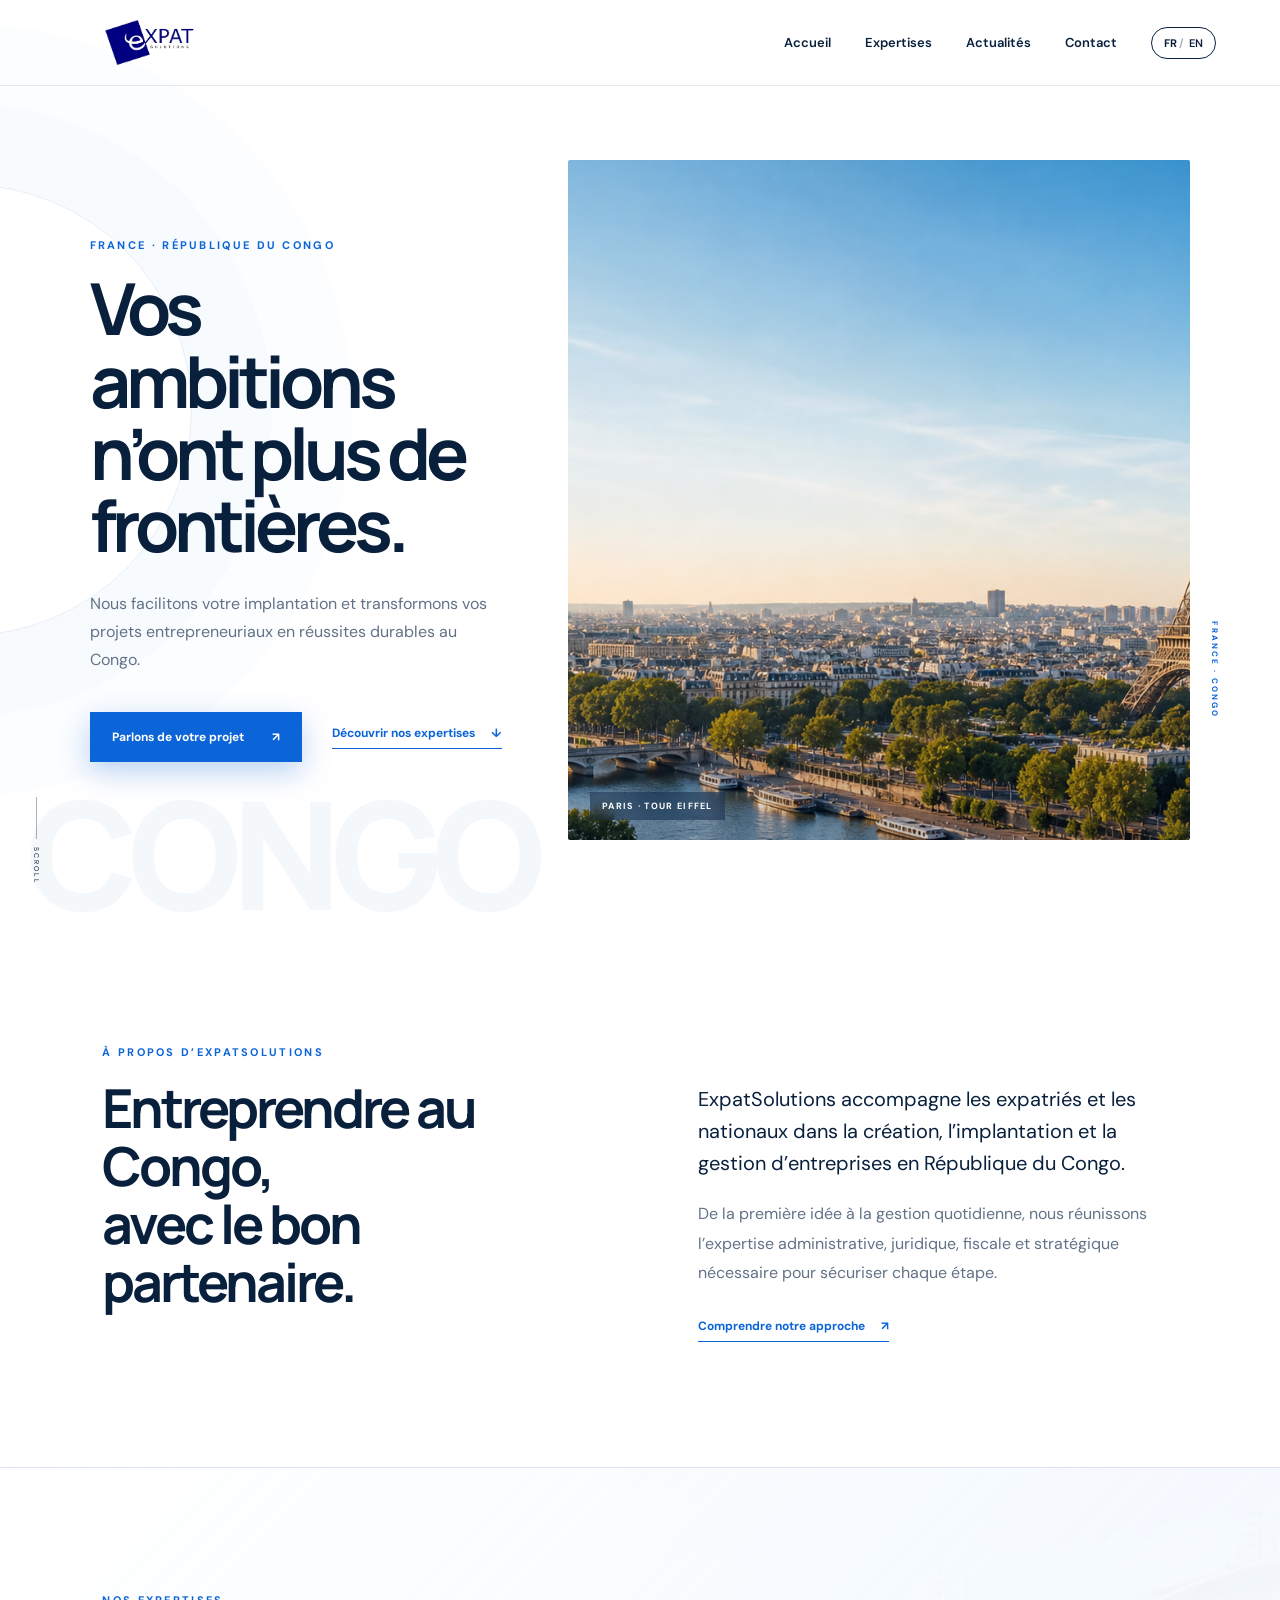
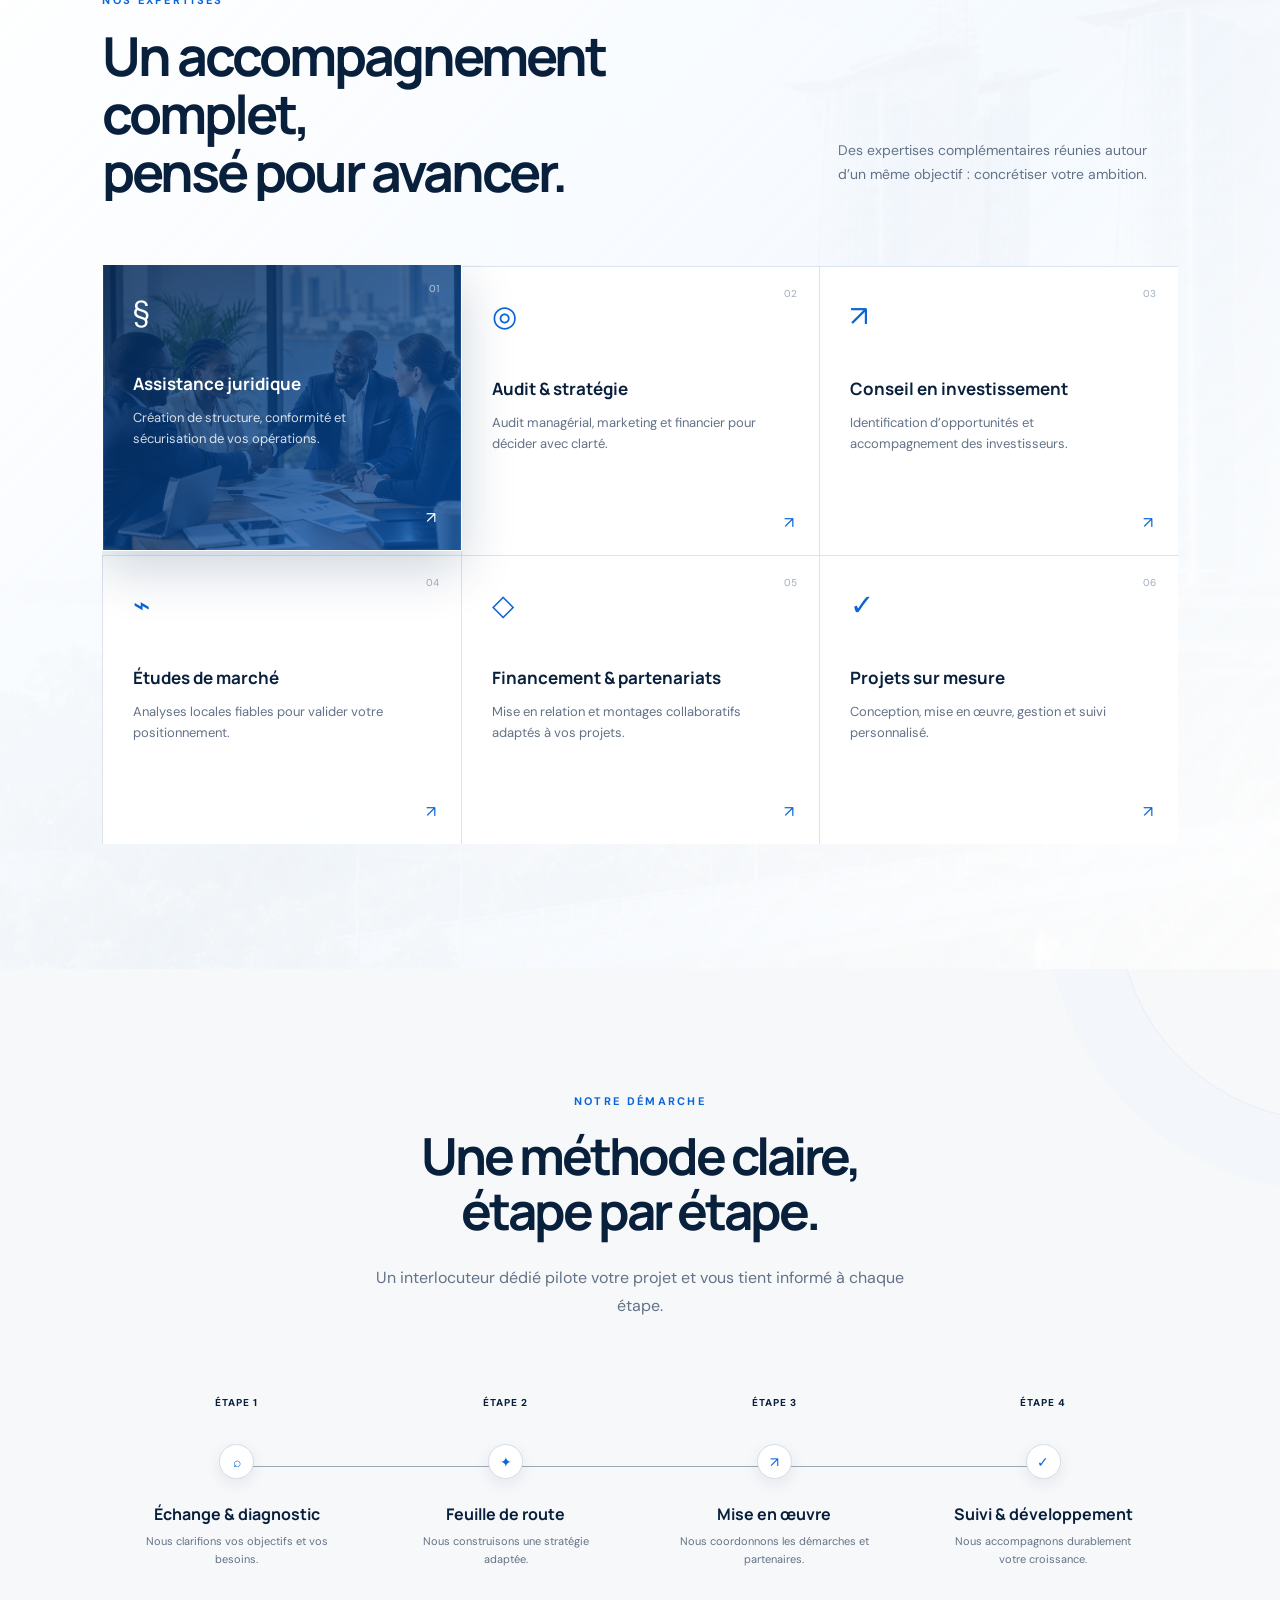
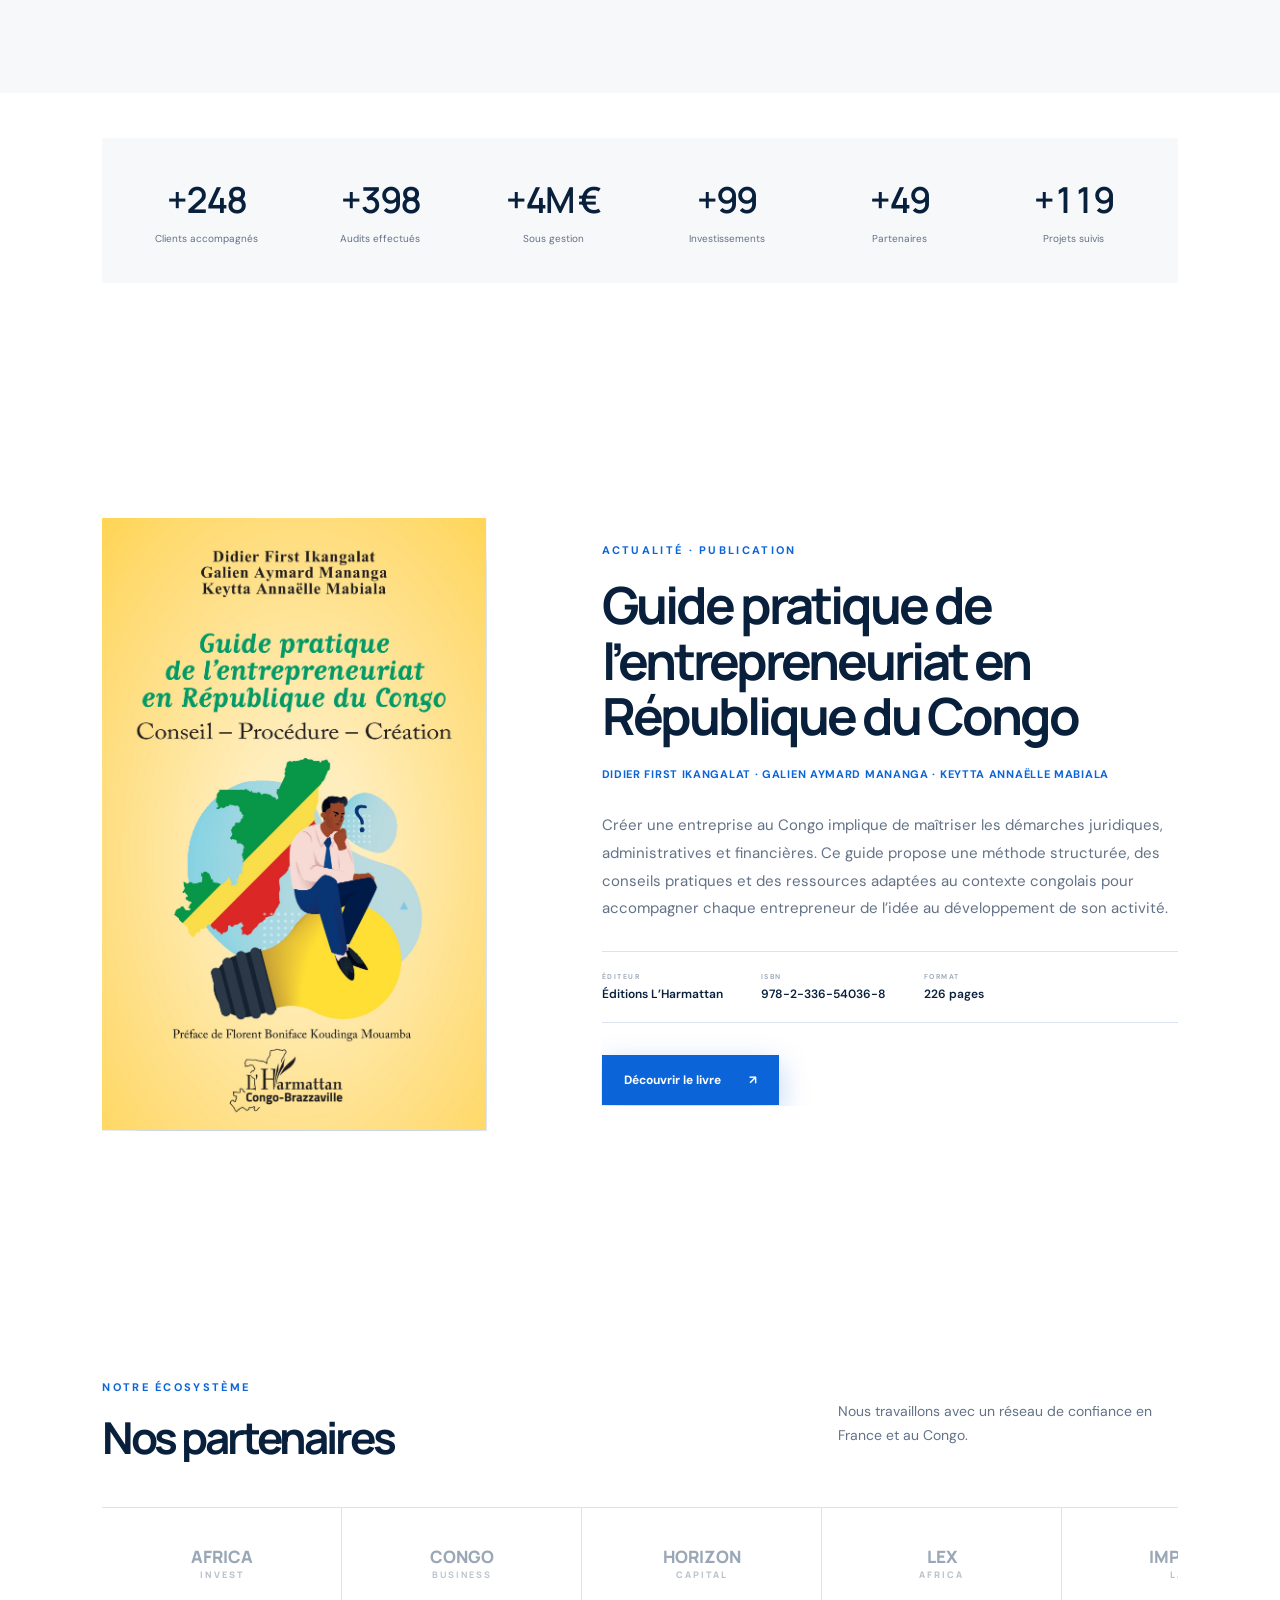
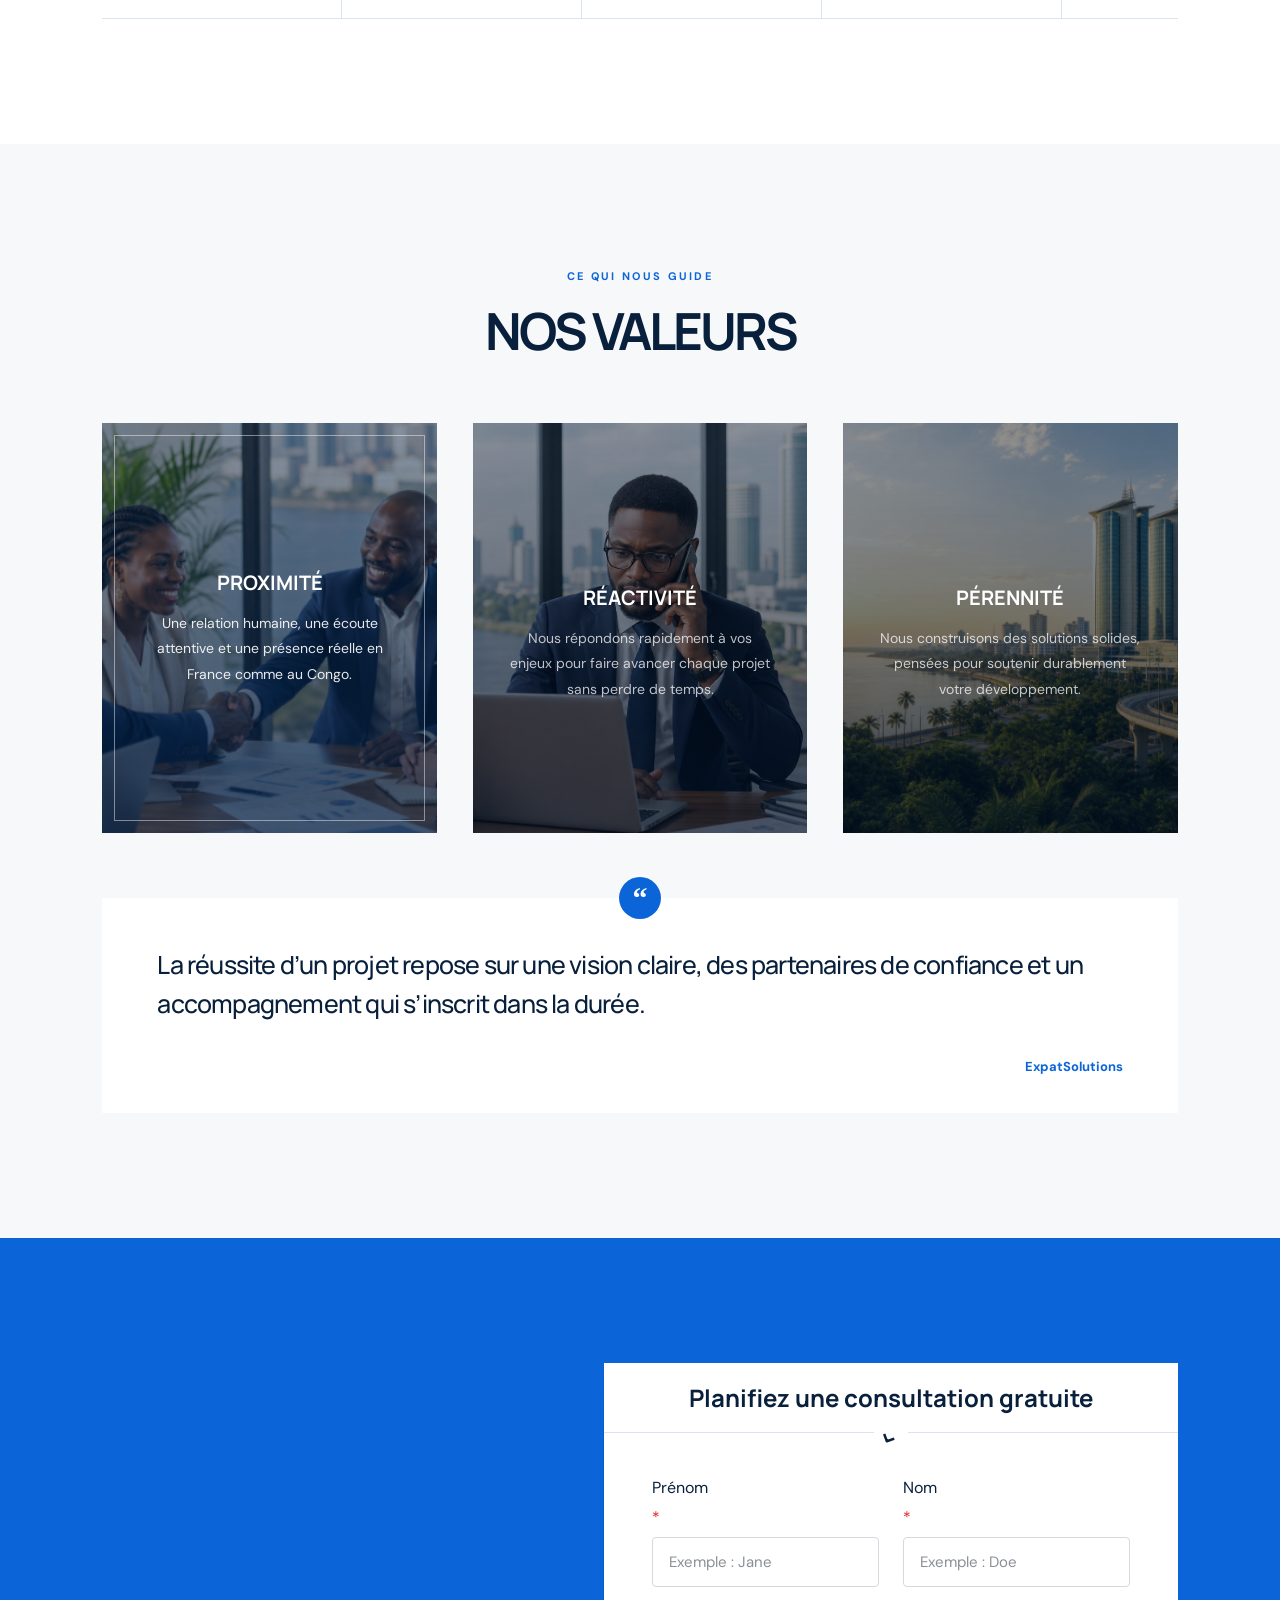
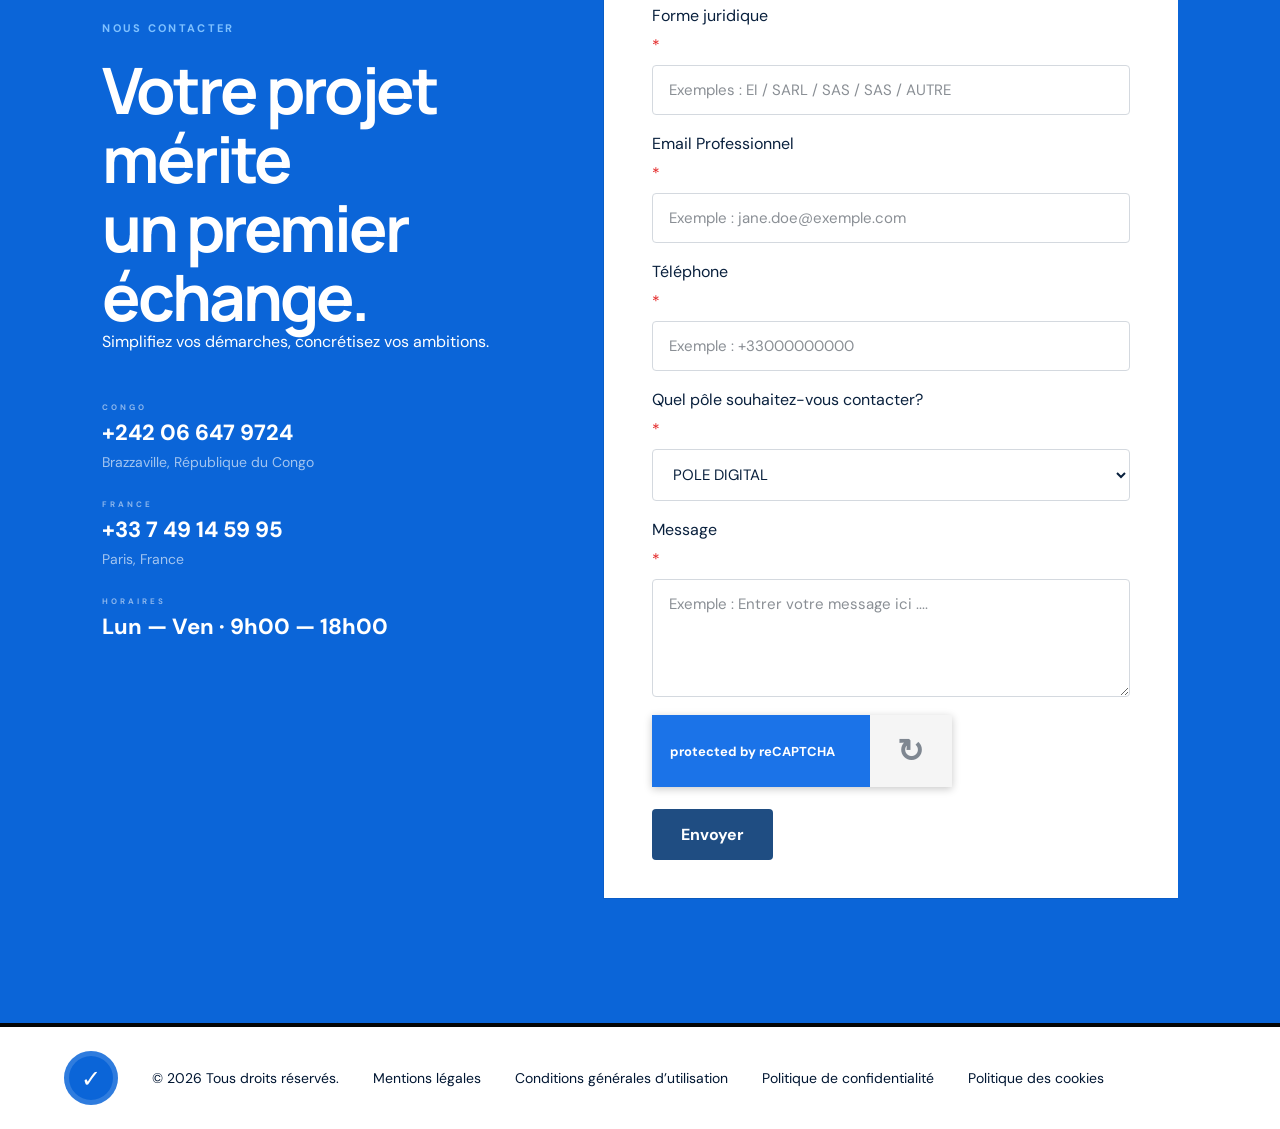
==== index.html @ 06015796 "Add free consultation contact form" ====
<!DOCTYPE html>
<html lang="fr">
<head>
  <meta charset="UTF-8">
  <meta name="viewport" content="width=device-width, initial-scale=1.0">
  <meta name="description" content="ExpatSolutions accompagne les expatriés et les nationaux dans leurs projets entrepreneuriaux en République du Congo.">
  <title>ExpatSolutions | Simplifiez vos démarches</title>
  <link rel="preconnect" href="https://fonts.googleapis.com">
  <link rel="preconnect" href="https://fonts.gstatic.com" crossorigin>
  <link href="https://fonts.googleapis.com/css2?family=DM+Sans:wght@400;500;600;700&family=Manrope:wght@500;600;700;800&display=swap" rel="stylesheet">
  <link rel="stylesheet" href="styles.css">
</head>
<body>
  <header class="site-header" id="top">
    <a class="brand" href="#top" aria-label="ExpatSolutions - Accueil">
      <img src="assets/logo-expat-solutions.png" alt="ExpatSolutions">
    </a>

    <button class="menu-toggle" aria-expanded="false" aria-label="Ouvrir le menu">
      <span></span><span></span>
    </button>

    <nav class="main-nav" aria-label="Navigation principale">
      <a href="#accueil" data-fr="Accueil" data-en="Home">Accueil</a>
      <a href="#expertises" data-fr="Expertises" data-en="Expertise">Expertises</a>
      <a href="#actualites" data-fr="Actualités" data-en="News">Actualités</a>
      <a href="#contact" data-fr="Contact" data-en="Contact">Contact</a>
      <button class="lang-switch" aria-label="Changer la langue"><strong>FR</strong><span>/</span> EN</button>
    </nav>
  </header>

  <main>
    <section class="hero" id="accueil">
      <div class="hero-content">
        <p class="eyebrow" data-fr="France · République du Congo" data-en="France · Republic of Congo">France · République du Congo</p>
        <h1 data-fr="Vos ambitions n’ont plus de frontières." data-en="Your ambitions know no borders.">Vos ambitions n’ont plus de frontières.</h1>
        <p class="hero-copy" data-fr="Nous facilitons votre implantation et transformons vos projets entrepreneuriaux en réussites durables au Congo." data-en="We simplify your establishment and turn your entrepreneurial projects into lasting successes in Congo.">
          Nous facilitons votre implantation et transformons vos projets entrepreneuriaux en réussites durables au Congo.
        </p>
        <div class="hero-actions">
          <a class="button button-primary" href="#contact" data-fr="Parlons de votre projet" data-en="Let's discuss your project">Parlons de votre projet <span>↗</span></a>
          <a class="text-link" href="#expertises" data-fr="Découvrir nos expertises" data-en="Discover our expertise">Découvrir nos expertises <span>↓</span></a>
        </div>
      </div>
      <div class="hero-visual">
        <div class="hero-image-main hero-slider">
          <div class="hero-slide-track">
            <figure class="hero-slide"><img src="assets/paris-eiffel.png" alt="Tour Eiffel et ville de Paris"><figcaption>Paris · Tour Eiffel</figcaption></figure>
            <figure class="hero-slide"><img src="assets/paris-louvre.png" alt="Musée du Louvre à Paris"><figcaption>Paris · Musée du Louvre</figcaption></figure>
            <figure class="hero-slide"><img src="assets/brazzaville-hero.png" alt="Tours Jumelles, viaduc et fleuve Congo à Brazzaville"><figcaption>Brazzaville · Tours Jumelles</figcaption></figure>
            <figure class="hero-slide"><img src="assets/congo-river.png" alt="Viaduc de la Corniche et Tours Jumelles de Brazzaville"><figcaption>Brazzaville · Viaduc</figcaption></figure>
            <figure class="hero-slide" aria-hidden="true"><img src="assets/paris-eiffel.png" alt=""><figcaption>Paris · Tour Eiffel</figcaption></figure>
            <figure class="hero-slide" aria-hidden="true"><img src="assets/paris-louvre.png" alt=""><figcaption>Paris · Musée du Louvre</figcaption></figure>
            <figure class="hero-slide" aria-hidden="true"><img src="assets/brazzaville-hero.png" alt=""><figcaption>Brazzaville · Tours Jumelles</figcaption></figure>
            <figure class="hero-slide" aria-hidden="true"><img src="assets/congo-river.png" alt=""><figcaption>Brazzaville · Viaduc</figcaption></figure>
          </div>
        </div>
        <span class="hero-caption">FRANCE · CONGO</span>
      </div>
      <div class="hero-scroll"><span></span><small>SCROLL</small></div>
    </section>

    <section class="intro section">
      <div>
        <p class="eyebrow" data-fr="À propos d’ExpatSolutions" data-en="About ExpatSolutions">À propos d’ExpatSolutions</p>
        <h2 data-fr="Entreprendre au Congo, avec le bon partenaire." data-en="Doing business in Congo, with the right partner.">Entreprendre au Congo,<br>avec le bon partenaire.</h2>
      </div>
      <div class="intro-copy">
        <p data-fr="ExpatSolutions accompagne les expatriés et les nationaux dans la création, l’implantation et la gestion d’entreprises en République du Congo." data-en="ExpatSolutions supports expatriates and nationals in creating, establishing and managing businesses in the Republic of Congo.">
          ExpatSolutions accompagne les expatriés et les nationaux dans la création, l’implantation et la gestion d’entreprises en République du Congo.
        </p>
        <p data-fr="De la première idée à la gestion quotidienne, nous réunissons l’expertise administrative, juridique, fiscale et stratégique nécessaire pour sécuriser chaque étape." data-en="From the first idea to daily management, we bring together the administrative, legal, tax and strategic expertise needed to secure every step.">
          De la première idée à la gestion quotidienne, nous réunissons l’expertise administrative, juridique, fiscale et stratégique nécessaire pour sécuriser chaque étape.
        </p>
        <a class="text-link" href="#demarche" data-fr="Comprendre notre approche" data-en="Understand our approach">Comprendre notre approche <span>↗</span></a>
      </div>
    </section>

    <section class="expertise section" id="expertises">
      <div class="expertise-moving-bg" aria-hidden="true"></div>
      <div class="section-heading">
        <div>
          <p class="eyebrow" data-fr="Nos expertises" data-en="Our expertise">Nos expertises</p>
          <h2 data-fr="Un accompagnement complet, pensé pour avancer." data-en="Comprehensive support, designed to move forward.">Un accompagnement complet,<br>pensé pour avancer.</h2>
        </div>
        <p data-fr="Des expertises complémentaires réunies autour d’un même objectif : concrétiser votre ambition." data-en="Complementary expertise united around one goal: making your ambition a reality.">Des expertises complémentaires réunies autour d’un même objectif : concrétiser votre ambition.</p>
      </div>
      <div class="services-grid">
        <article class="service active">
          <span class="service-bg service-bg-legal" aria-hidden="true"></span>
          <span class="service-number">01</span>
          <div class="service-icon">§</div>
          <h3 data-fr="Assistance juridique" data-en="Legal assistance">Assistance juridique</h3>
          <p data-fr="Création de structure, conformité et sécurisation de vos opérations." data-en="Company formation, compliance and operational security.">Création de structure, conformité et sécurisation de vos opérations.</p>
          <a href="#contact" aria-label="En savoir plus">↗</a>
        </article>
        <article class="service">
          <span class="service-bg service-bg-audit" aria-hidden="true"></span>
          <span class="service-number">02</span>
          <div class="service-icon">◎</div>
          <h3 data-fr="Audit & stratégie" data-en="Audit & strategy">Audit & stratégie</h3>
          <p data-fr="Audit managérial, marketing et financier pour décider avec clarté." data-en="Management, marketing and financial audits for clear decisions.">Audit managérial, marketing et financier pour décider avec clarté.</p>
          <a href="#contact" aria-label="En savoir plus">↗</a>
        </article>
        <article class="service">
          <span class="service-bg service-bg-invest" aria-hidden="true"></span>
          <span class="service-number">03</span>
          <div class="service-icon">↗</div>
          <h3 data-fr="Conseil en investissement" data-en="Investment advisory">Conseil en investissement</h3>
          <p data-fr="Identification d’opportunités et accompagnement des investisseurs." data-en="Opportunity sourcing and investor support.">Identification d’opportunités et accompagnement des investisseurs.</p>
          <a href="#contact" aria-label="En savoir plus">↗</a>
        </article>
        <article class="service">
          <span class="service-bg service-bg-market" aria-hidden="true"></span>
          <span class="service-number">04</span>
          <div class="service-icon">⌁</div>
          <h3 data-fr="Études de marché" data-en="Market research">Études de marché</h3>
          <p data-fr="Analyses locales fiables pour valider votre positionnement." data-en="Reliable local analysis to validate your positioning.">Analyses locales fiables pour valider votre positionnement.</p>
          <a href="#contact" aria-label="En savoir plus">↗</a>
        </article>
        <article class="service">
          <span class="service-bg service-bg-funding" aria-hidden="true"></span>
          <span class="service-number">05</span>
          <div class="service-icon">◇</div>
          <h3 data-fr="Financement & partenariats" data-en="Funding & partnerships">Financement & partenariats</h3>
          <p data-fr="Mise en relation et montages collaboratifs adaptés à vos projets." data-en="Networking and collaborative arrangements tailored to your projects.">Mise en relation et montages collaboratifs adaptés à vos projets.</p>
          <a href="#contact" aria-label="En savoir plus">↗</a>
        </article>
        <article class="service">
          <span class="service-bg service-bg-project" aria-hidden="true"></span>
          <span class="service-number">06</span>
          <div class="service-icon">✓</div>
          <h3 data-fr="Projets sur mesure" data-en="Tailored projects">Projets sur mesure</h3>
          <p data-fr="Conception, mise en œuvre, gestion et suivi personnalisé." data-en="Design, implementation, management and personalized monitoring.">Conception, mise en œuvre, gestion et suivi personnalisé.</p>
          <a href="#contact" aria-label="En savoir plus">↗</a>
        </article>
      </div>
    </section>

    <section class="process section" id="demarche">
      <div class="process-intro">
        <p class="eyebrow" data-fr="Notre démarche" data-en="Our approach">Notre démarche</p>
        <h2 data-fr="Une méthode claire, étape par étape." data-en="A clear method, step by step.">Une méthode claire,<br>étape par étape.</h2>
        <p data-fr="Un interlocuteur dédié pilote votre projet et vous tient informé à chaque étape." data-en="A dedicated advisor leads your project and keeps you informed at every stage.">Un interlocuteur dédié pilote votre projet et vous tient informé à chaque étape.</p>
      </div>
      <ol class="steps">
        <li>
          <span class="step-label">ÉTAPE 1</span>
          <span class="step-icon" aria-hidden="true">⌕</span>
          <div><h3 data-fr="Échange & diagnostic" data-en="Discussion & diagnosis">Échange & diagnostic</h3><p data-fr="Nous clarifions vos objectifs et vos besoins." data-en="We clarify your goals and needs.">Nous clarifions vos objectifs et vos besoins.</p></div>
        </li>
        <li>
          <span class="step-label">ÉTAPE 2</span>
          <span class="step-icon" aria-hidden="true">✦</span>
          <div><h3 data-fr="Feuille de route" data-en="Roadmap">Feuille de route</h3><p data-fr="Nous construisons une stratégie adaptée." data-en="We build a tailored strategy.">Nous construisons une stratégie adaptée.</p></div>
        </li>
        <li>
          <span class="step-label">ÉTAPE 3</span>
          <span class="step-icon" aria-hidden="true">↗</span>
          <div><h3 data-fr="Mise en œuvre" data-en="Implementation">Mise en œuvre</h3><p data-fr="Nous coordonnons les démarches et partenaires." data-en="We coordinate procedures and partners.">Nous coordonnons les démarches et partenaires.</p></div>
        </li>
        <li>
          <span class="step-label">ÉTAPE 4</span>
          <span class="step-icon" aria-hidden="true">✓</span>
          <div><h3 data-fr="Suivi & développement" data-en="Monitoring & growth">Suivi & développement</h3><p data-fr="Nous accompagnons durablement votre croissance." data-en="We support your long-term growth.">Nous accompagnons durablement votre croissance.</p></div>
        </li>
      </ol>
    </section>

    <section class="stats">
      <div><strong class="counter" data-target="250" data-prefix="+">0</strong><span data-fr="Clients accompagnés" data-en="Clients supported">Clients accompagnés</span></div>
      <div><strong class="counter" data-target="400" data-prefix="+">0</strong><span data-fr="Audits effectués" data-en="Audits completed">Audits effectués</span></div>
      <div><strong class="counter" data-target="5" data-prefix="+" data-suffix="M €">0</strong><span data-fr="Sous gestion" data-en="Under management">Sous gestion</span></div>
      <div><strong class="counter" data-target="100" data-prefix="+">0</strong><span data-fr="Investissements" data-en="Investments">Investissements</span></div>
      <div><strong class="counter" data-target="50" data-prefix="+">0</strong><span data-fr="Partenaires" data-en="Partners">Partenaires</span></div>
      <div><strong class="counter" data-target="120" data-prefix="+">0</strong><span data-fr="Projets suivis" data-en="Projects monitored">Projets suivis</span></div>
    </section>

    <section class="news section" id="actualites">
      <div class="news-cover">
        <span class="news-date">04.09.2025</span>
        <img src="assets/guide-entrepreneuriat-congo.jpg" alt="Couverture du Guide pratique de l’entrepreneuriat en République du Congo">
      </div>
      <div class="news-content">
        <p class="eyebrow" data-fr="Actualité · Publication" data-en="News · Publication">Actualité · Publication</p>
        <h2 data-fr="Guide pratique de l’entrepreneuriat en République du Congo" data-en="Practical guide to entrepreneurship in the Republic of Congo">Guide pratique de l’entrepreneuriat en République du Congo</h2>
        <p class="news-authors">Didier First Ikangalat · Galien Aymard Mananga · Keytta Annaëlle Mabiala</p>
        <p data-fr="Créer une entreprise au Congo implique de maîtriser les démarches juridiques, administratives et financières. Ce guide propose une méthode structurée, des conseils pratiques et des ressources adaptées au contexte congolais pour accompagner chaque entrepreneur de l’idée au développement de son activité." data-en="Starting a business in Congo requires a strong understanding of legal, administrative and financial procedures. This guide offers a structured method, practical advice and resources tailored to the Congolese context, supporting entrepreneurs from the initial idea through business growth.">
          Créer une entreprise au Congo implique de maîtriser les démarches juridiques, administratives et financières. Ce guide propose une méthode structurée, des conseils pratiques et des ressources adaptées au contexte congolais pour accompagner chaque entrepreneur de l’idée au développement de son activité.
        </p>
        <div class="news-meta">
          <span><small data-fr="ÉDITEUR" data-en="PUBLISHER">ÉDITEUR</small>Éditions L’Harmattan</span>
          <span><small>ISBN</small>978-2-336-54036-8</span>
          <span><small data-fr="FORMAT" data-en="FORMAT">FORMAT</small>226 pages</span>
        </div>
        <a class="button button-primary" href="https://www.editions-harmattan.fr/catalogue/livre/guide-pratique-de-l-entrepreneuriat-en-republique-du-congo/79647" target="_blank" rel="noopener noreferrer" data-fr="Découvrir le livre" data-en="Discover the book">Découvrir le livre <span>↗</span></a>
      </div>
    </section>

    <section class="partners section">
      <div class="section-heading compact">
        <div><p class="eyebrow" data-fr="Notre écosystème" data-en="Our ecosystem">Notre écosystème</p><h2 data-fr="Nos partenaires" data-en="Our partners">Nos partenaires</h2></div>
        <p data-fr="Nous travaillons avec un réseau de confiance en France et au Congo." data-en="We work with a trusted network in France and Congo.">Nous travaillons avec un réseau de confiance en France et au Congo.</p>
      </div>
      <div class="logo-marquee">
        <div class="logo-track">
          <span>AFRICA<span>INVEST</span></span><span>CONGO<br><b>BUSINESS</b></span><span>HORIZON<span>CAPITAL</span></span><span>LEX<span>AFRICA</span></span><span>IMPACT<span>LAB</span></span>
          <span>AFRICA<span>INVEST</span></span><span>CONGO<br><b>BUSINESS</b></span><span>HORIZON<span>CAPITAL</span></span><span>LEX<span>AFRICA</span></span><span>IMPACT<span>LAB</span></span>
        </div>
      </div>
    </section>

    <section class="values section" id="valeurs">
      <div class="values-copy">
        <p class="eyebrow" data-fr="Ce qui nous guide" data-en="What guides us">Ce qui nous guide</p>
        <h2 data-fr="Nos valeurs" data-en="Our values">Nos valeurs</h2>
      </div>
      <div class="values-list">
        <article class="value-card value-proximity">
          <span class="value-image" aria-hidden="true"></span>
          <div><h3 data-fr="Proximité" data-en="Proximity">Proximité</h3><p data-fr="Une relation humaine, une écoute attentive et une présence réelle en France comme au Congo." data-en="A human relationship, attentive listening and real presence in France and Congo.">Une relation humaine, une écoute attentive et une présence réelle en France comme au Congo.</p></div>
        </article>
        <article class="value-card value-reactivity">
          <span class="value-image" aria-hidden="true"></span>
          <div><h3 data-fr="Réactivité" data-en="Responsiveness">Réactivité</h3><p data-fr="Nous répondons rapidement à vos enjeux pour faire avancer chaque projet sans perdre de temps." data-en="We respond quickly to your challenges to keep every project moving forward.">Nous répondons rapidement à vos enjeux pour faire avancer chaque projet sans perdre de temps.</p></div>
        </article>
        <article class="value-card value-sustainability">
          <span class="value-image" aria-hidden="true"></span>
          <div><h3 data-fr="Pérennité" data-en="Sustainability">Pérennité</h3><p data-fr="Nous construisons des solutions solides, pensées pour soutenir durablement votre développement." data-en="We build strong solutions designed to support your long-term development.">Nous construisons des solutions solides, pensées pour soutenir durablement votre développement.</p></div>
        </article>
      </div>
      <blockquote class="values-quote">
        <span>“</span>
        <p data-fr="La réussite d’un projet repose sur une vision claire, des partenaires de confiance et un accompagnement qui s’inscrit dans la durée." data-en="A project's success relies on a clear vision, trusted partners and long-term support.">La réussite d’un projet repose sur une vision claire, des partenaires de confiance et un accompagnement qui s’inscrit dans la durée.</p>
        <cite>ExpatSolutions</cite>
      </blockquote>
    </section>

    <section class="contact section" id="contact">
      <div>
        <p class="eyebrow light" data-fr="Nous contacter" data-en="Contact us">Nous contacter</p>
        <h2 data-fr="Votre projet mérite un premier échange." data-en="Your project deserves a first conversation.">Votre projet mérite<br>un premier échange.</h2>
        <p data-fr="Simplifiez vos démarches, concrétisez vos ambitions." data-en="Simplify your processes, achieve your ambitions.">Simplifiez vos démarches, concrétisez vos ambitions.</p>
        <div class="contact-quick">
          <div><small>CONGO</small><a href="tel:+242066479724">+242 06 647 9724</a><span>Brazzaville, République du Congo</span></div>
          <div><small>FRANCE</small><a href="tel:+33749145995">+33 7 49 14 59 95</a><span>Paris, France</span></div>
          <div><small data-fr="HORAIRES" data-en="OPENING HOURS">HORAIRES</small><strong data-fr="Lun — Ven · 9h00 — 18h00" data-en="Mon — Fri · 9am — 6pm">Lun — Ven · 9h00 — 18h00</strong></div>
        </div>
      </div>
      <form class="consultation-form" action="mailto:contact@expatsolutions.com" method="post" enctype="text/plain">
        <h3 data-fr="Planifiez une consultation gratuite" data-en="Schedule a free consultation">Planifiez une consultation gratuite</h3>
        <span class="form-mark" aria-hidden="true">⌄</span>
        <div class="form-grid">
          <label>Prénom <em>*</em><input type="text" name="prenom" placeholder="Exemple : Jane" required></label>
          <label>Nom <em>*</em><input type="text" name="nom" placeholder="Exemple : Doe" required></label>
        </div>
        <label>Forme juridique <em>*</em><input type="text" name="forme_juridique" placeholder="Exemples : EI / SARL / SAS / SAS / AUTRE" required></label>
        <label>Email Professionnel <em>*</em><input type="email" name="email" placeholder="Exemple : jane.doe@exemple.com" required></label>
        <label>Téléphone <em>*</em><input type="tel" name="telephone" placeholder="Exemple : +33000000000" required></label>
        <label>Quel pôle souhaitez-vous contacter? <em>*</em>
          <select name="pole" required>
            <option>POLE DIGITAL</option>
            <option>ASSISTANCE JURIDIQUE</option>
            <option>CONSEIL EN INVESTISSEMENT</option>
            <option>ÉTUDES DE MARCHÉ</option>
            <option>PROJET SUR MESURE</option>
          </select>
        </label>
        <label>Message <em>*</em><textarea name="message" placeholder="Exemple : Entrer votre message ici ...." required></textarea></label>
        <div class="fake-recaptcha" aria-label="protected by reCAPTCHA">
          <span>protected by reCAPTCHA</span>
          <strong>↻</strong>
        </div>
        <button type="submit">Envoyer</button>
      </form>
      <a class="contact-arrow" href="mailto:contact@expatsolutions.com" aria-label="Envoyer un e-mail">↗</a>
    </section>
  </main>

  <footer class="site-footer">
    <div class="footer-bottom">
      <span class="footer-badge" aria-hidden="true">✓</span>
      <p>© 2026 Tous droits réservés.</p>
      <a href="#">Mentions légales</a>
      <a href="#">Conditions générales d’utilisation</a>
      <a href="#">Politique de confidentialité</a>
      <a href="#">Politique des cookies</a>
    </div>
  </footer>
  <script src="script.js"></script>
</body>
</html>
---- styles.css ----
:root {
  --navy: #061d3b;
  --navy-2: #082853;
  --blue: #0b65d8;
  --bright: #2d91ff;
  --ice: #edf6ff;
  --ink: #09203d;
  --muted: #637287;
  --line: #dbe4ee;
  --white: #fff;
}

* { box-sizing: border-box; }
html { scroll-behavior: smooth; }
body { margin: 0; color: var(--ink); background: #fff; font-family: "DM Sans", sans-serif; }
a { color: inherit; text-decoration: none; }
button { font: inherit; }
h1, h2, h3, p { margin-top: 0; }
h1, h2, h3 { font-family: "Manrope", sans-serif; }

.site-header {
  height: 86px; padding: 0 5vw; display: flex; align-items: center; justify-content: space-between;
  position: fixed; inset: 0 0 auto; z-index: 20; color: var(--ink); border-bottom: 1px solid rgba(9,32,61,.1);
  transition: .3s ease;
}
.site-header.scrolled { height: 72px; background: rgba(255,255,255,.92); color: var(--ink); box-shadow: 0 8px 30px rgba(5,29,58,.06); backdrop-filter: blur(16px); }
.brand { display: flex; align-items: center; }
.brand img { display: block; width: 172px; height: 58px; object-fit: contain; }
.main-nav { display: flex; align-items: center; gap: 34px; font-size: 13px; font-weight: 600; }
.main-nav a { position: relative; }
.main-nav a::after { content: ""; position: absolute; left: 0; bottom: -8px; width: 0; height: 2px; background: var(--bright); transition: .25s; }
.main-nav a:hover::after { width: 100%; }
.lang-switch { border: 1px solid currentColor; color: inherit; background: transparent; border-radius: 30px; padding: 8px 12px; cursor: pointer; font-size: 11px; }
.lang-switch span { opacity: .4; margin: 0 2px; }
.menu-toggle { display: none; }

.hero { min-height: 100vh; padding: 160px 7vw 80px; color: var(--ink); position: relative; display: grid; grid-template-columns: .8fr 1.2fr; gap: 5vw; align-items: center; overflow: hidden; background: #fff; }
.hero::before { content: ""; position: absolute; width: 450px; height: 450px; left: -260px; top: 20%; border: 1px solid #e6eef7; border-radius: 50%; box-shadow: 0 0 0 80px #f8fbfe, 0 0 0 160px #fbfdff; }
.hero::after { content: "CONGO"; position: absolute; left: 2vw; bottom: -35px; font: 800 150px "Manrope"; letter-spacing: -10px; color: #f5f8fb; z-index: 0; }
.hero-content { max-width: 620px; position: relative; z-index: 3; }
.eyebrow { color: var(--blue); text-transform: uppercase; font-size: 11px; letter-spacing: 2.3px; font-weight: 700; margin-bottom: 20px; }
.eyebrow.light { color: #7fc1ff; }
.hero h1 { max-width: 620px; font-size: clamp(50px, 5.6vw, 82px); line-height: 1.01; letter-spacing: -5px; margin-bottom: 28px; }
.hero-copy { max-width: 520px; font-size: 16px; line-height: 1.75; color: var(--muted); }
.hero-actions { margin-top: 38px; display: flex; align-items: center; gap: 30px; }
.button { display: inline-flex; align-items: center; gap: 28px; padding: 17px 22px; font-size: 12px; font-weight: 700; transition: .25s; }
.button-primary { background: var(--blue); color: white; box-shadow: 0 10px 30px rgba(0,94,212,.28); }
.button:hover { transform: translateY(-3px); }
.text-link { display: inline-flex; align-items: center; gap: 16px; font-size: 12px; font-weight: 700; color: var(--blue); padding-bottom: 7px; border-bottom: 1px solid currentColor; }
.light-link { color: #fff; }
.hero-visual { position: relative; height: min(68vw, 680px); z-index: 2; }
.hero-image-main { position: absolute; inset: 0; overflow: hidden; border-radius: 2px; clip-path: inset(0 100% 0 0); animation: reveal-image 1.2s cubic-bezier(.77,0,.18,1) .25s forwards; }
.hero-image-main img, .hero-image-float img { width: 100%; height: 100%; display: block; object-fit: cover; transition: transform 1.2s cubic-bezier(.2,.7,.2,1); }
.hero-slide-track { height: 100%; width: 800%; display: flex; animation: continuous-slides 36s linear infinite; will-change: transform; }
.hero-slide { width: 12.5%; height: 100%; flex: 0 0 12.5%; position: relative; margin: 0; overflow: hidden; }
.hero-slide img { transform: scale(1.04); }
.hero-slide figcaption { position: absolute; left: 22px; bottom: 20px; z-index: 2; padding: 8px 12px; color: white; background: rgba(4,28,60,.45); backdrop-filter: blur(8px); font-size: 9px; font-weight: 700; letter-spacing: 1.3px; text-transform: uppercase; }
.hero-slide::after { content: ""; position: absolute; inset: 0; background: linear-gradient(0deg, rgba(4,28,60,.22), transparent 35%); }
@keyframes continuous-slides { to { transform: translateX(-50%); } }
.hero-caption { position: absolute; right: -32px; bottom: 18%; color: var(--blue); font-size: 8px; font-weight: 700; line-height: 1.8; letter-spacing: 2px; writing-mode: vertical-rl; text-transform: uppercase; }
@keyframes reveal-image { to { clip-path: inset(0 0 0 0); } }
@keyframes float-in { from { opacity: 0; transform: translateY(25px); } to { opacity: 1; transform: translateY(0); } }
.pulse { width: 7px; height: 7px; display: block; background: #45e0b1; border-radius: 50%; box-shadow: 0 0 0 6px rgba(69,224,177,.12); margin-bottom: 16px; }
.hero-scroll { position: absolute; z-index: 2; bottom: 35px; left: 2.5vw; display: flex; flex-direction: column; align-items: center; gap: 8px; }
.hero-scroll span { width: 1px; height: 42px; background: rgba(9,32,61,.35); }
.hero-scroll small { font-size: 7px; letter-spacing: 2px; writing-mode: vertical-rl; }

.section { padding: 125px 8vw; }
.intro { display: grid; grid-template-columns: 1fr 1fr; gap: 9vw; background: #fff; }
.section h2 { font-size: clamp(35px, 4.2vw, 60px); line-height: 1.08; letter-spacing: -3px; margin-bottom: 0; }
.intro-copy { padding-top: 38px; }
.intro-copy p { color: var(--muted); font-size: 16px; line-height: 1.85; }
.intro-copy p:first-child { color: var(--ink); font-size: 20px; line-height: 1.6; }
.intro-copy .text-link { margin-top: 14px; }

.expertise { position: relative; overflow: hidden; background: rgba(255,255,255,.88); border-top: 1px solid var(--line); isolation: isolate; }
.expertise-moving-bg { position: absolute; inset: -12%; z-index: -2; background: url("assets/brazzaville-hero.png") center/cover no-repeat; opacity: .16; animation: expertise-pan 22s ease-in-out infinite alternate; will-change: transform; }
.expertise::before { content: ""; position: absolute; inset: 0; z-index: -1; background: linear-gradient(135deg, rgba(255,255,255,.97), rgba(244,249,255,.84) 52%, rgba(255,255,255,.92)); }
.expertise .section-heading, .expertise .services-grid { position: relative; z-index: 1; }
@keyframes expertise-pan {
  0% { transform: scale(1.05) translate3d(-2%, -1%, 0); }
  50% { transform: scale(1.12) translate3d(2%, 1%, 0); }
  100% { transform: scale(1.07) translate3d(1%, -2%, 0); }
}
.section-heading { display: flex; justify-content: space-between; align-items: flex-end; gap: 50px; margin-bottom: 65px; }
.section-heading > p { max-width: 340px; color: var(--muted); line-height: 1.7; font-size: 14px; }
.services-grid { display: grid; grid-template-columns: repeat(3, 1fr); }
.service { min-height: 290px; padding: 30px; position: relative; overflow: hidden; isolation: isolate; background: rgba(255,255,255,.94); border: 1px solid var(--line); margin: 0 -1px -1px 0; transition: transform .5s cubic-bezier(.2,.7,.2,1), box-shadow .5s, color .45s, border-color .45s; }
.service:hover, .service.active { z-index: 1; color: white; border-color: transparent; transform: translateY(-5px); box-shadow: 0 18px 50px rgba(11,45,84,.2); }
.service-bg { position: absolute; inset: 0; z-index: -2; background-position: center; background-size: cover; clip-path: inset(100% 0 0); transform: scale(1.08); transition: clip-path .75s cubic-bezier(.77,0,.18,1), transform 5s ease; }
.service::before { content: ""; position: absolute; inset: 0; z-index: -1; opacity: 0; background: linear-gradient(145deg, rgba(3,41,89,.82), rgba(5,92,193,.68)); transition: opacity .55s; }
.service:hover .service-bg, .service.active .service-bg { clip-path: inset(0); transform: scale(1); }
.service:hover::before, .service.active::before { opacity: 1; }
.service-bg-legal { background-image: url("assets/value-proximity.png"); }
.service-bg-audit { background-image: url("assets/value-reactivity.png"); }
.service-bg-invest { background-image: url("assets/brazzaville-hero.png"); }
.service-bg-market { background-image: url("assets/congo-river.png"); }
.service-bg-funding { background-image: url("assets/paris-louvre.png"); }
.service-bg-project { background-image: url("assets/value-sustainability.png"); }
.service-number { position: absolute; right: 22px; top: 20px; color: #9eadbd; font-size: 10px; }
.service:hover .service-number, .service.active .service-number { color: rgba(255,255,255,.65); }
.service-icon { height: 80px; color: var(--blue); font-size: 29px; }
.service:hover .service-icon, .service.active .service-icon { color: white; }
.service h3 { font-size: 17px; margin-bottom: 12px; }
.service p { color: var(--muted); font-size: 13px; line-height: 1.65; max-width: 270px; }
.service:hover p, .service.active p { color: rgba(255,255,255,.82); }
.service > a { position: absolute; right: 25px; bottom: 22px; color: var(--blue); }
.service:hover > a, .service.active > a { color: white; }

.process { color: var(--ink); background: #f7f8fa; position: relative; overflow: hidden; text-align: center; }
.process::before { content: ""; position: absolute; width: 420px; height: 420px; border-radius: 50%; border: 1px solid #e9eef4; right: -260px; top: -270px; box-shadow: 0 0 0 70px rgba(230,238,247,.25); }
.process-intro { max-width: 680px; margin: 0 auto 75px; position: relative; z-index: 1; }
.process-intro h2 { font-size: clamp(34px, 4vw, 54px); }
.process-intro > p:not(.eyebrow) { max-width: 550px; color: var(--muted); line-height: 1.8; margin: 25px auto 0; }
.button-outline { border: 1px solid rgba(255,255,255,.3); }
.steps { list-style: none; padding: 0; margin: 0; display: grid; grid-template-columns: repeat(4, 1fr); position: relative; z-index: 1; }
.steps::before { content: ""; position: absolute; height: 1px; background: #9ba7b4; left: 12.5%; right: 12.5%; top: 70px; }
.steps li { position: relative; padding: 0 20px; display: flex; flex-direction: column; align-items: center; }
.step-label { color: var(--ink); font-size: 10px; font-weight: 800; letter-spacing: 1px; margin-bottom: 35px; }
.step-icon { position: relative; z-index: 1; width: 35px; height: 35px; display: grid; place-content: center; color: var(--blue); background: white; border: 1px solid #d4dce5; border-radius: 50%; box-shadow: 0 5px 15px rgba(6,29,59,.08); margin-bottom: 24px; font-size: 14px; transition: .35s; }
.steps li:hover .step-icon { color: white; background: var(--blue); border-color: var(--blue); transform: translateY(-4px); }
.steps h3 { font-size: 16px; margin-bottom: 8px; }
.steps p { max-width: 190px; color: var(--muted); font-size: 11px; line-height: 1.6; margin: 0; }
.stats { margin: 45px 8vw 110px; display: grid; grid-template-columns: repeat(6, 1fr); padding: 0 18px; background: #f7f8fa; color: var(--ink); }
.stats div { min-height: 145px; padding: 28px 12px; display: flex; flex-direction: column; align-items: center; justify-content: center; text-align: center; gap: 8px; }
.stats strong { font: 600 clamp(25px, 2.8vw, 40px) "Manrope"; letter-spacing: -2px; }
.stats .counter { min-width: 90px; font-variant-numeric: tabular-nums; }
.stats span { max-width: 105px; color: var(--muted); font-size: 10px; line-height: 1.45; }

.news { display: grid; grid-template-columns: .8fr 1.2fr; gap: 9vw; align-items: center; background: #fff; }
.news-cover { max-width: 430px; position: relative; margin: 0 auto; }
.news-cover::before { content: ""; position: absolute; inset: 7% -9% -7% 9%; z-index: 0; background: var(--ice); }
.news-cover img { width: 100%; display: block; position: relative; z-index: 1; box-shadow: 0 25px 60px rgba(6,29,59,.18); transition: transform .65s cubic-bezier(.16,1,.3,1), box-shadow .65s; }
.news-cover:hover img { transform: translateY(-8px) rotate(-1deg); box-shadow: 0 35px 70px rgba(6,29,59,.24); }
.news-date { position: absolute; top: 25px; left: -42px; z-index: 2; padding: 10px 14px; color: white; background: var(--blue); font-size: 9px; font-weight: 700; letter-spacing: 1.5px; writing-mode: vertical-rl; }
.news-content h2 { max-width: 750px; font-size: clamp(35px, 4vw, 58px); }
.news-content > p:not(.eyebrow):not(.news-authors) { max-width: 690px; margin: 28px 0; color: var(--muted); font-size: 15px; line-height: 1.85; }
.news-authors { margin: 22px 0 0; color: var(--blue); font-size: 11px; font-weight: 700; line-height: 1.7; letter-spacing: .7px; text-transform: uppercase; }
.news-meta { margin-bottom: 32px; padding: 20px 0; display: flex; gap: 38px; border-top: 1px solid var(--line); border-bottom: 1px solid var(--line); }
.news-meta span { display: flex; flex-direction: column; gap: 5px; color: var(--ink); font-size: 12px; font-weight: 600; }
.news-meta small { color: #96a4b4; font-size: 7px; letter-spacing: 1.5px; }

.compact { margin-bottom: 45px; }
.compact h2 { font-size: 44px; }
.logo-marquee { overflow: hidden; border-top: 1px solid var(--line); border-bottom: 1px solid var(--line); }
.logo-track { width: max-content; display: flex; align-items: center; animation: marquee 24s linear infinite; }
.logo-track > span { min-width: 240px; height: 110px; display: grid; place-content: center; text-align: center; color: #9aa7b6; font: 800 17px "Manrope"; border-right: 1px solid var(--line); }
.logo-track > span span, .logo-track b { color: #b9c2cc; font-size: 9px; letter-spacing: 2px; display: block; }
@keyframes marquee { to { transform: translateX(-50%); } }
.values { background: #f7f8fa; display: block; }
.values-copy { text-align: center; margin-bottom: 65px; }
.values-copy h2 { font-size: clamp(36px, 4vw, 55px); text-transform: uppercase; }
.values-list { display: grid; grid-template-columns: repeat(3, 1fr); gap: 36px; }
.value-card { min-height: 410px; position: relative; overflow: hidden; display: grid; place-items: center; color: white; text-align: center; isolation: isolate; perspective: 800px; }
.value-image { position: absolute; inset: -12%; z-index: -2; background-position: center; background-size: cover; animation: value-zoom 5.5s ease-in-out infinite alternate; transition: transform .75s cubic-bezier(.16,1,.3,1), filter .75s; will-change: transform; }
.value-card::before { content: ""; position: absolute; inset: 0; background: linear-gradient(rgba(3,19,40,.44), rgba(3,19,40,.68)); transition: background .4s; }
.value-card::after { content: ""; position: absolute; inset: 18px; border: 1px solid rgba(255,255,255,0); transition: .4s; }
.value-card:hover::before, .value-card.zooming::before { background: linear-gradient(rgba(4,35,74,.48), rgba(4,35,74,.72)); }
.value-card:hover::after, .value-card.zooming::after { inset: 12px; border-color: rgba(255,255,255,.45); }
.value-card:hover .value-image, .value-card.zooming .value-image { transform: scale(1.28) translate3d(var(--move-x, 0), var(--move-y, 0), 0); filter: saturate(1.22); animation-play-state: paused; }
.value-card > div { max-width: 330px; padding: 35px; position: relative; z-index: 1; transform: translateY(15px); transition: transform .55s cubic-bezier(.16,1,.3,1); }
.value-card:hover > div, .value-card.zooming > div { transform: translateY(0); }
.value-card h3 { margin-bottom: 15px; color: white; font-size: 20px; text-transform: uppercase; }
.value-card p { margin: 0; color: rgba(255,255,255,.9); font-size: 14px; line-height: 1.8; opacity: .82; transition: opacity .45s; }
.value-card:hover p, .value-card.zooming p { opacity: 1; }
.value-proximity .value-image { background-image: url("assets/value-proximity.png"); animation-delay: -2s; }
.value-reactivity .value-image { background-image: url("assets/value-reactivity.png"); animation-delay: -6s; }
.value-sustainability .value-image { background-image: url("assets/value-sustainability.png"); animation-delay: -9s; }
@keyframes value-zoom {
  0% { transform: scale(1.02) translate3d(-2%, -1%, 0); }
  100% { transform: scale(1.24) translate3d(2%, 1%, 0); }
}
.values-quote { margin: 65px 0 0; padding: 48px 55px 38px; position: relative; background: white; border: 0; }
.values-quote > span { width: 42px; height: 42px; position: absolute; left: calc(50% - 21px); top: -21px; display: grid; place-content: center; color: white; background: var(--blue); border-radius: 50%; font: 700 30px Georgia, serif; }
.values-quote p { margin: 0; color: var(--ink); font: 500 clamp(18px, 2vw, 25px)/1.55 "Manrope"; letter-spacing: -.8px; }
.values-quote cite { display: block; margin-top: 35px; color: var(--blue); font-size: 13px; font-style: normal; font-weight: 700; text-align: right; }

.contact { background: var(--blue); color: white; display: grid; grid-template-columns: .85fr 1.15fr; gap: 6vw; align-items: center; }
.contact h2 { font-size: clamp(40px, 5vw, 70px); }
.contact > div:first-child > p:last-child { color: rgba(255,255,255,.65); margin-top: 25px; }
.contact-quick { margin-top: 50px; display: grid; gap: 28px; }
.contact-quick div { display: flex; flex-direction: column; gap: 6px; }
.contact-quick small { color: rgba(255,255,255,.52); font-size: 8px; font-weight: 700; letter-spacing: 3px; }
.contact-quick a, .contact-quick strong { color: white; font-size: 22px; font-weight: 800; }
.contact-quick span { color: rgba(255,255,255,.62); font-size: 14px; }
.consultation-form { padding: 0 48px 38px; color: var(--ink); background: white; box-shadow: 0 25px 70px rgba(4,22,46,.2); }
.consultation-form h3 { margin: 0 -48px 28px; padding: 18px 48px; text-align: center; font-size: 24px; border-bottom: 1px solid var(--line); }
.form-mark { width: 34px; height: 34px; display: grid; place-content: center; margin: -46px auto 28px; color: var(--ink); background: white; border-radius: 50%; font-size: 30px; transform: rotate(25deg); }
.form-grid { display: grid; grid-template-columns: 1fr 1fr; gap: 24px; }
.consultation-form label { display: flex; flex-direction: column; gap: 9px; margin-bottom: 18px; color: var(--ink); font-size: 16px; }
.consultation-form em { color: #e32222; font-style: normal; }
.consultation-form input, .consultation-form select, .consultation-form textarea { width: 100%; border: 1px solid #d4d9df; border-radius: 4px; padding: 14px 16px; color: var(--ink); background: white; font: 15px "DM Sans"; }
.consultation-form textarea { min-height: 118px; resize: vertical; }
.consultation-form input::placeholder, .consultation-form textarea::placeholder { color: #8a8f95; }
.fake-recaptcha { width: 300px; max-width: 100%; height: 72px; margin: 18px 0 22px; display: grid; grid-template-columns: 1fr 82px; align-items: center; color: white; background: #1b73e8; box-shadow: 0 2px 8px rgba(0,0,0,.22); }
.fake-recaptcha span { padding-left: 18px; font-size: 13px; font-weight: 700; }
.fake-recaptcha strong { height: 72px; display: grid; place-content: center; color: #7f8791; background: #f5f5f5; font-size: 32px; }
.consultation-form button { border: 0; border-radius: 4px; padding: 15px 29px; color: white; background: #1f4d82; font: 700 16px "DM Sans"; cursor: pointer; transition: .25s; }
.consultation-form button:hover { transform: translateY(-2px); background: var(--navy); }
.contact-arrow { display: none; }
.site-footer { padding: 24px 5vw; color: var(--ink); background: white; border-top: 4px solid #050505; }
.footer-bottom { display: flex; align-items: center; gap: 34px; color: #001632; font-size: 14px; }
.footer-bottom p { margin: 0; }
.footer-badge { width: 54px; height: 54px; flex: 0 0 auto; display: grid; place-content: center; color: white; background: var(--blue); border-radius: 50%; font-size: 24px; box-shadow: inset 0 0 0 5px rgba(255,255,255,.15); }
.footer-bottom a { white-space: nowrap; }

@media (max-width: 900px) {
  .site-header { height: 72px; padding: 0 20px; }
  .brand img { width: 135px; height: 42px; }
  .menu-toggle { display: grid; gap: 6px; border: 0; background: none; padding: 10px; z-index: 2; }
  .menu-toggle span { width: 23px; height: 2px; background: currentColor; transition: .25s; }
  .menu-toggle.active span:first-child { transform: translateY(4px) rotate(45deg); }
  .menu-toggle.active span:last-child { transform: translateY(-4px) rotate(-45deg); }
  .main-nav { position: fixed; inset: 0; background: var(--navy); color: white; flex-direction: column; justify-content: center; font-size: 24px; transform: translateX(100%); transition: .35s; }
  .main-nav.open { transform: translateX(0); }
  .hero { padding: 120px 24px 70px; min-height: auto; grid-template-columns: 1fr; }
  .hero h1 { letter-spacing: -3px; }
  .hero-visual { height: 520px; margin-top: 25px; }
  .hero-image-main { inset: 0; }
  .hero-scroll, .hero-caption { display: none; }
  .hero-actions { align-items: flex-start; flex-direction: column; gap: 22px; }
  .section { padding: 75px 24px; }
  .intro { grid-template-columns: 1fr; gap: 55px; }
  .section-heading { display: block; }
  .section-heading > p { margin-top: 25px; }
  .section h2 { letter-spacing: -2px; }
  .services-grid { grid-template-columns: 1fr; }
  .service { min-height: 250px; }
  .steps { grid-template-columns: 1fr 1fr; gap: 55px 0; }
  .steps::before { display: none; }
  .step-label { margin-bottom: 15px; }
  .stats { grid-template-columns: repeat(3, 1fr); margin: 30px 24px 75px; padding: 0; }
  .news { grid-template-columns: 1fr; gap: 75px; }
  .news-cover { width: min(75%, 400px); }
  .values-list { grid-template-columns: 1fr; gap: 20px; }
  .value-card { min-height: 370px; }
  .values-quote { margin-top: 45px; padding: 45px 28px 30px; }
  .contact { grid-template-columns: 1fr; }
  .consultation-form { padding: 0 24px 28px; }
  .consultation-form h3 { margin: 0 -24px 24px; padding: 17px 24px; }
  .form-grid { grid-template-columns: 1fr; gap: 0; }
}

@media (max-width: 560px) {
  .hero h1 { font-size: 47px; }
  .hero-copy { font-size: 15px; }
  .intro-copy p:first-child { font-size: 17px; }
  .steps { grid-template-columns: 1fr; }
  .stats { grid-template-columns: 1fr 1fr; }
  .news-meta { align-items: flex-start; flex-direction: column; gap: 14px; }
  .footer-bottom { flex-direction: column; gap: 16px; text-align: center; }
}

@media (prefers-reduced-motion: reduce) {
  html { scroll-behavior: auto; }
  *, *::before, *::after { animation-duration: .001ms !important; animation-iteration-count: 1 !important; transition-duration: .001ms !important; }
}
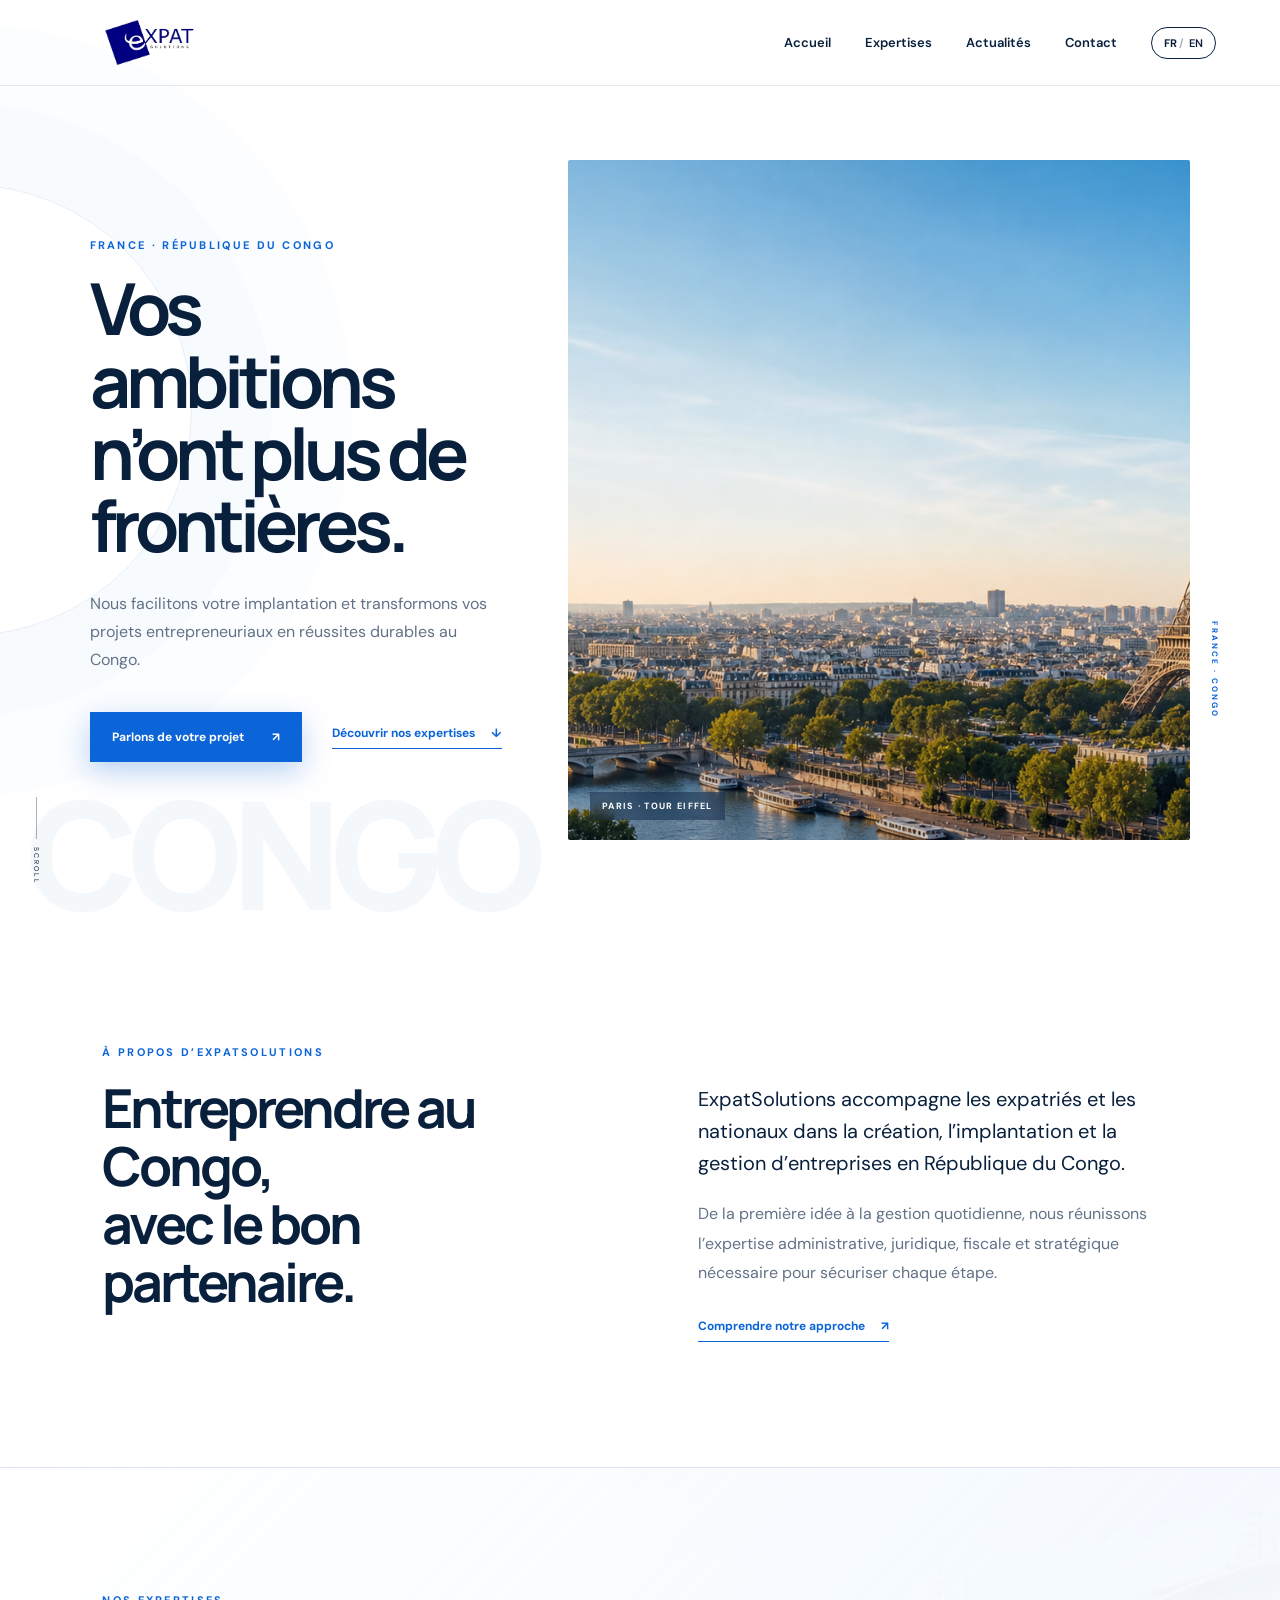
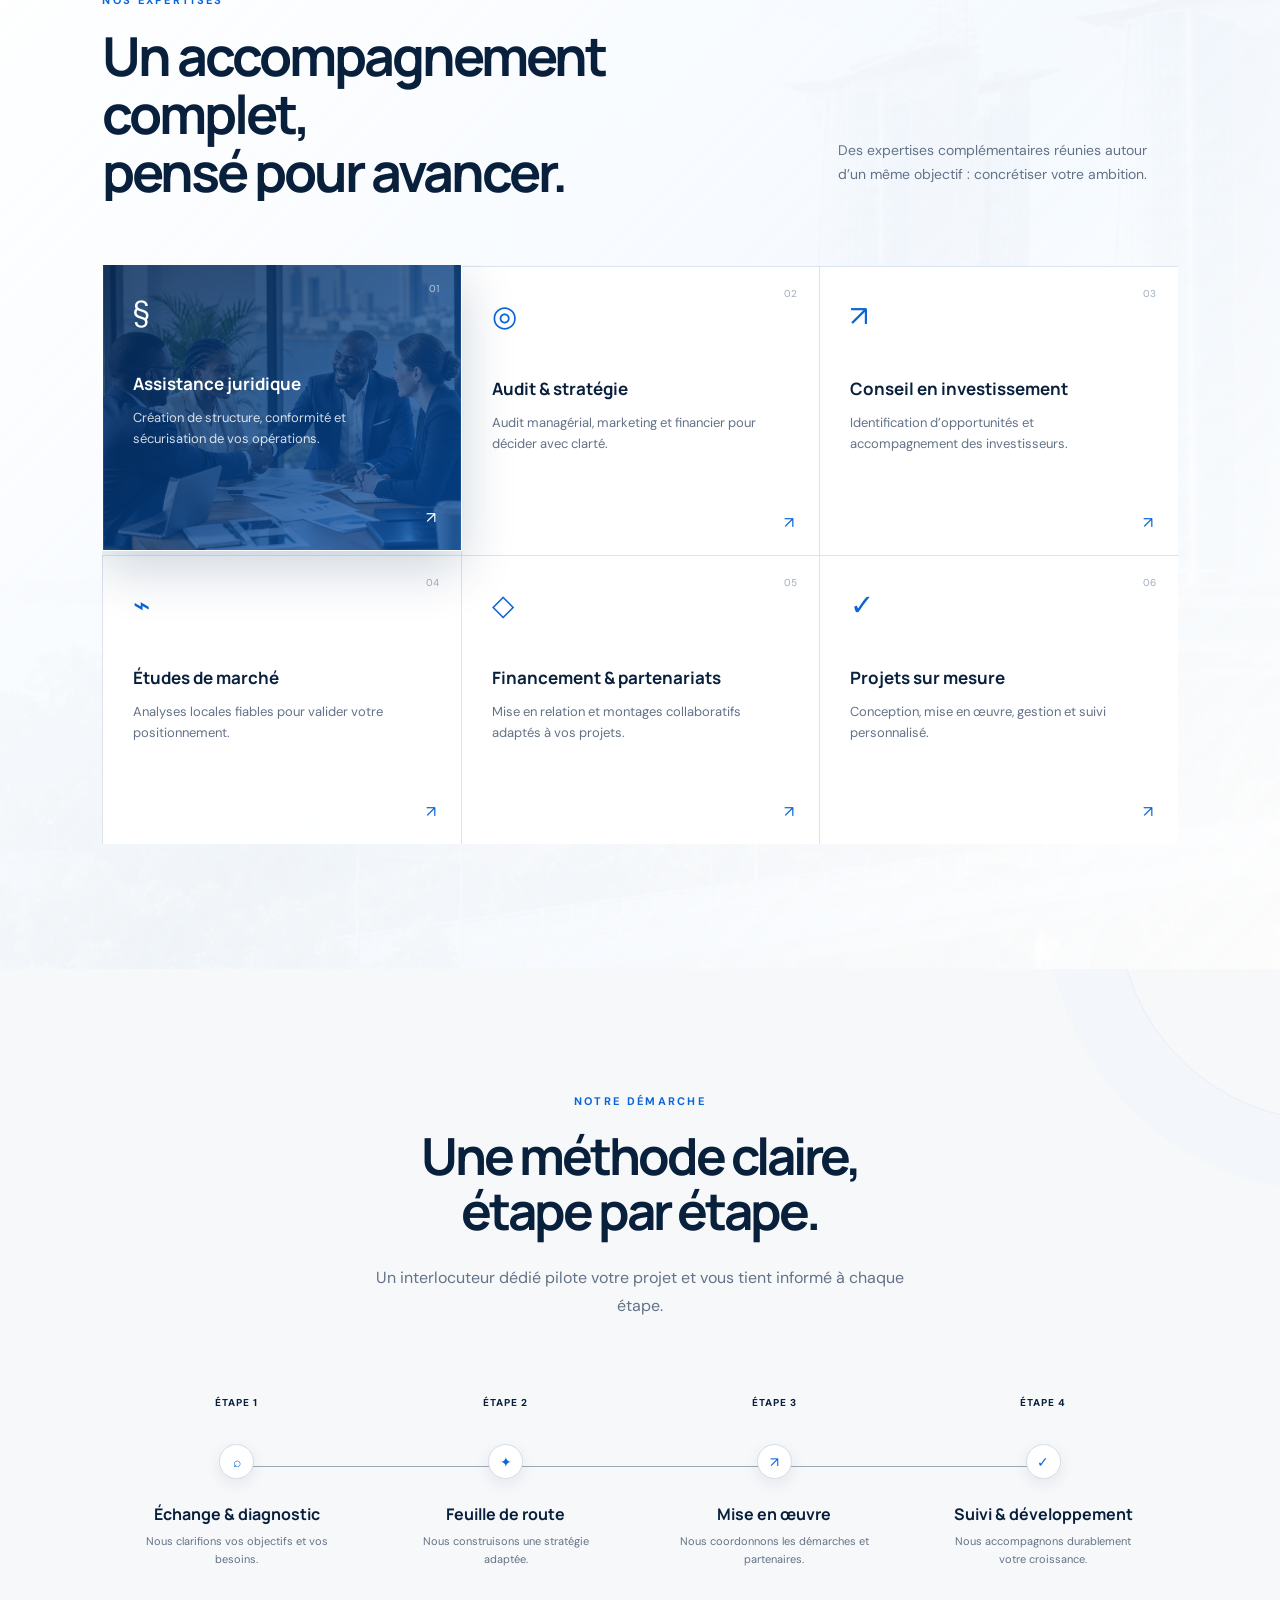
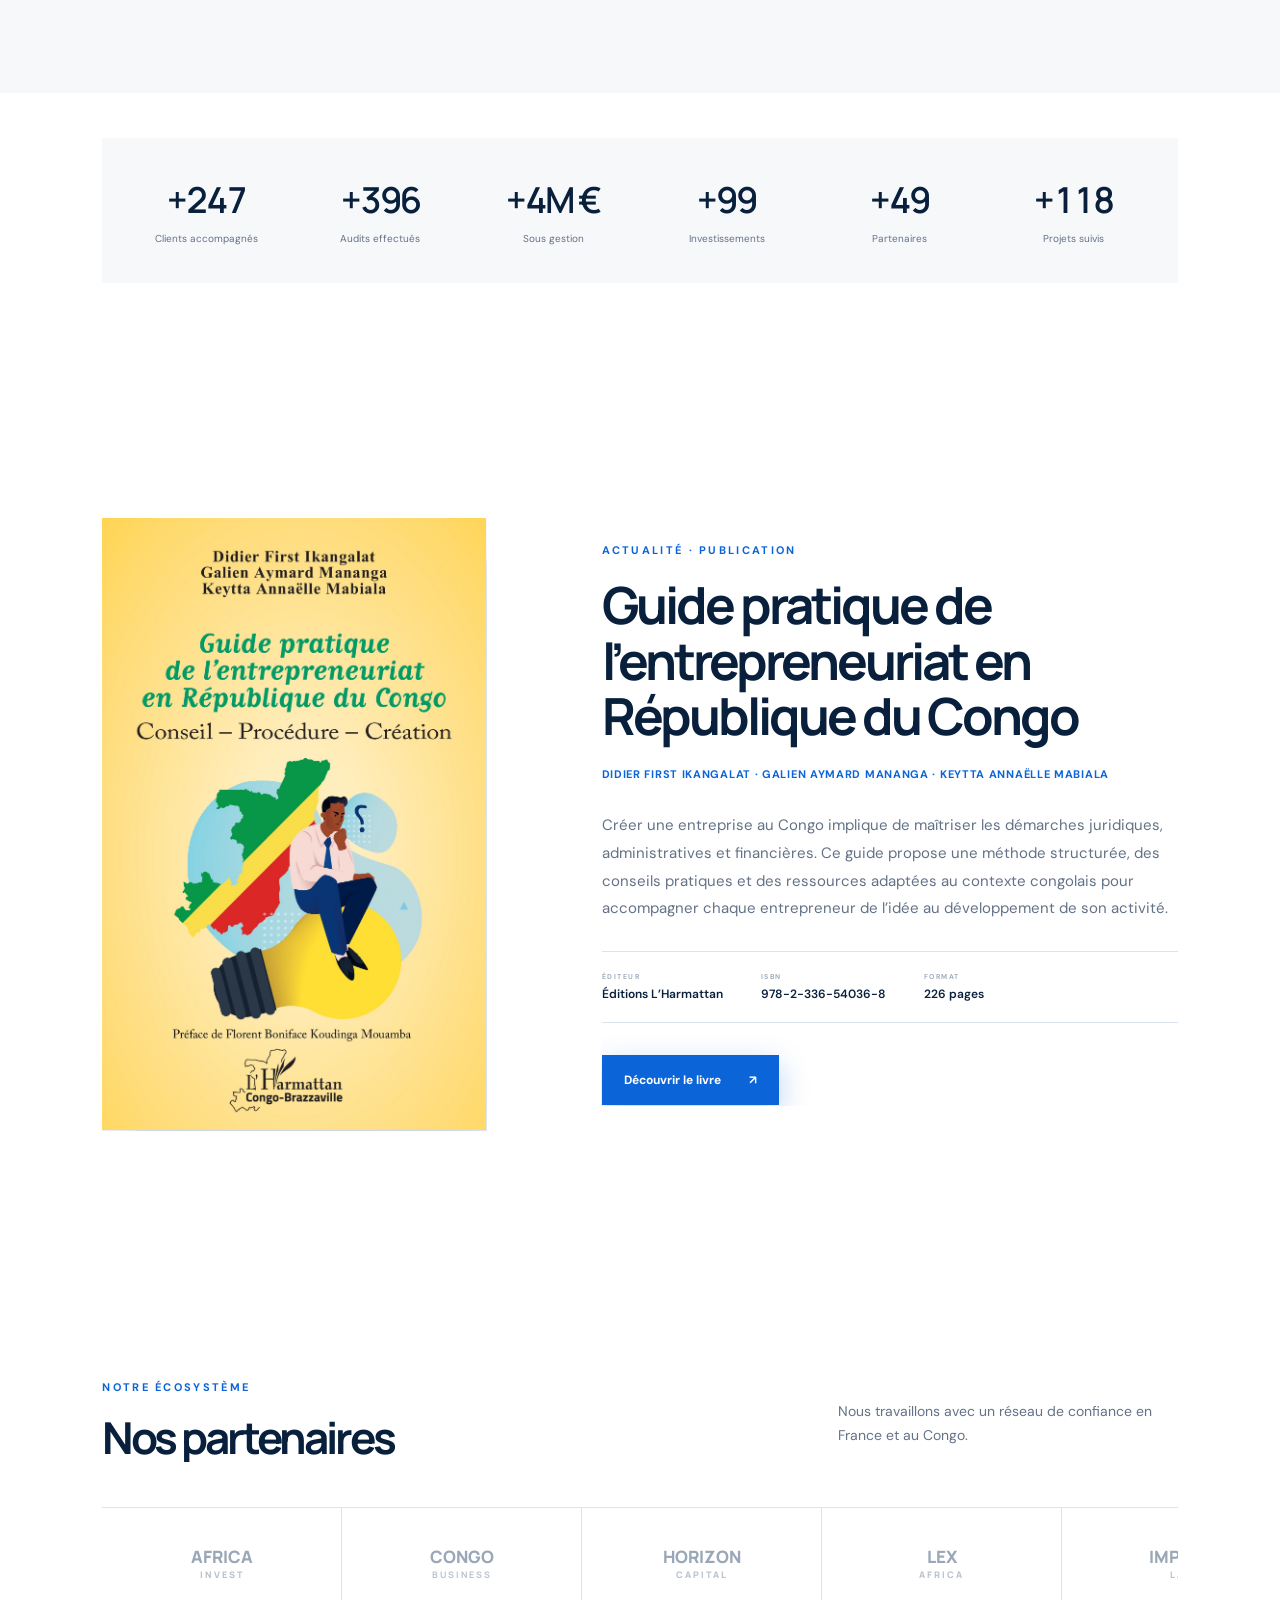
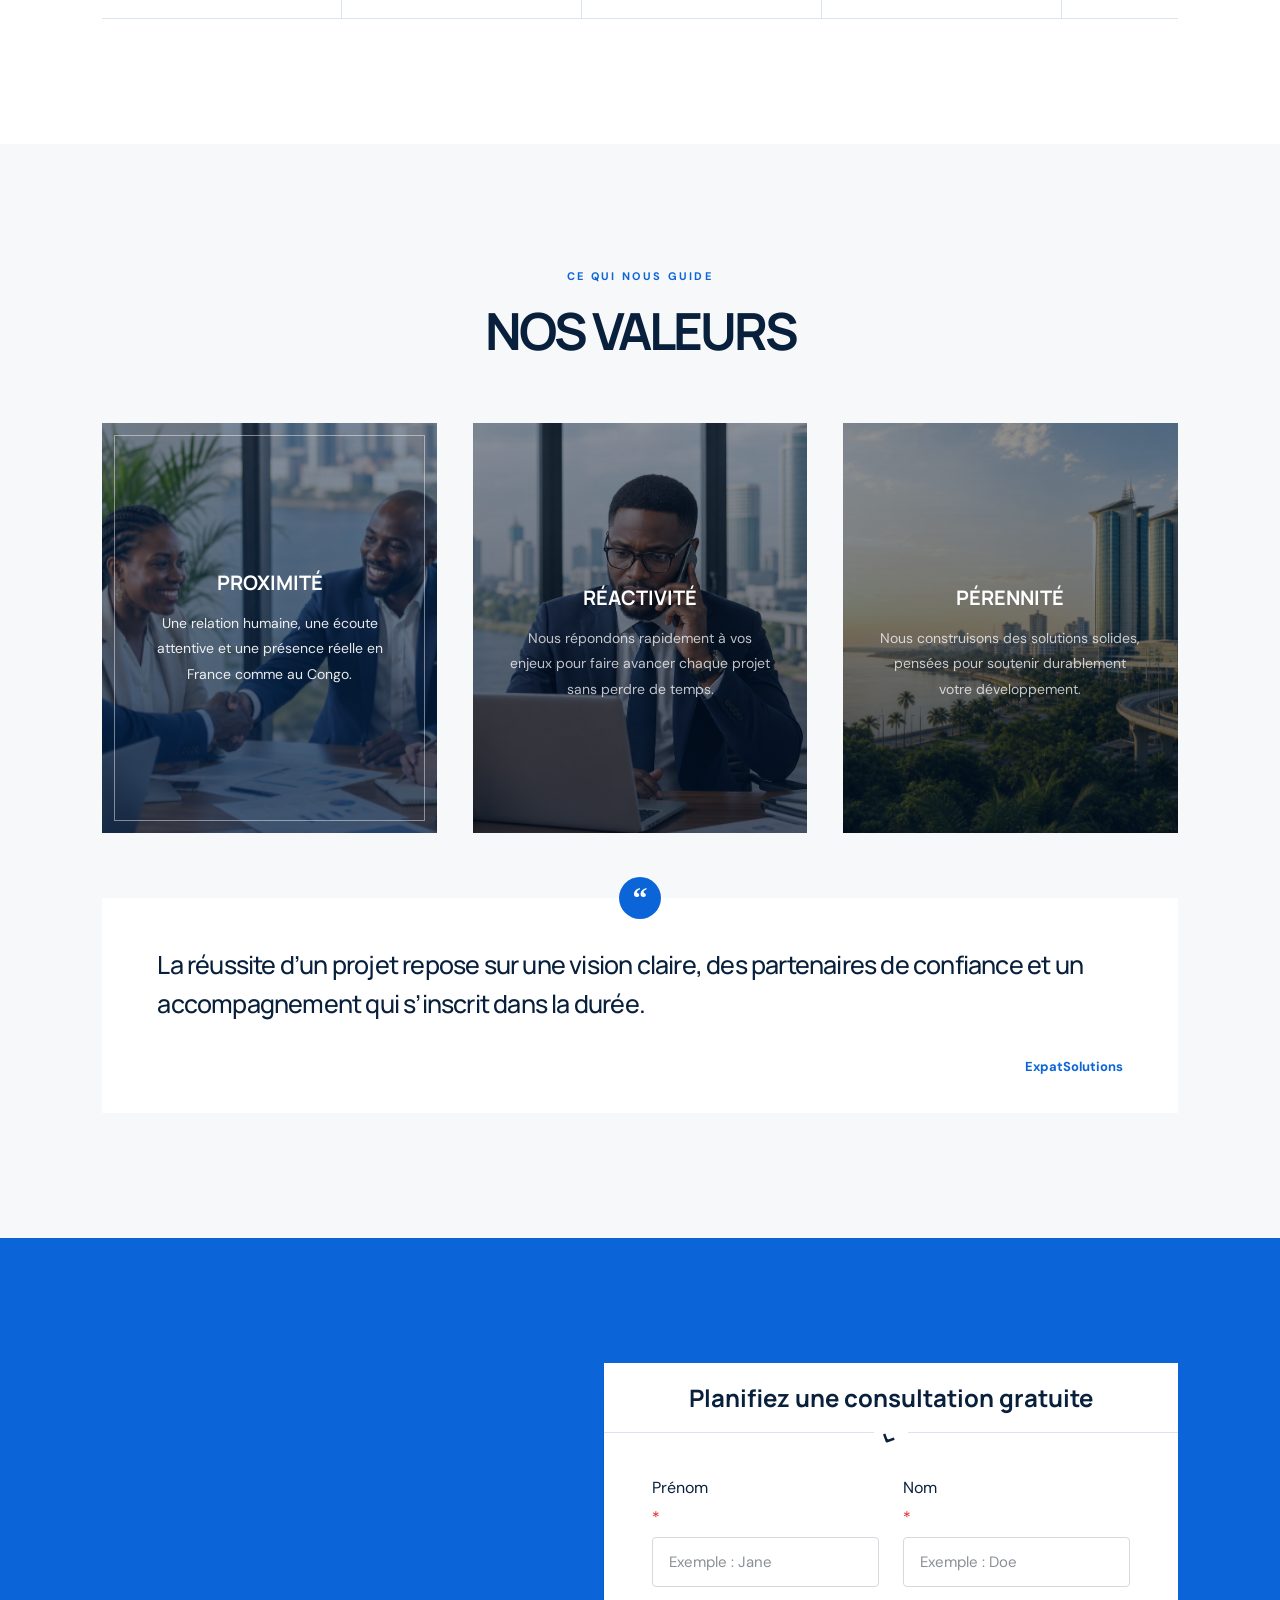
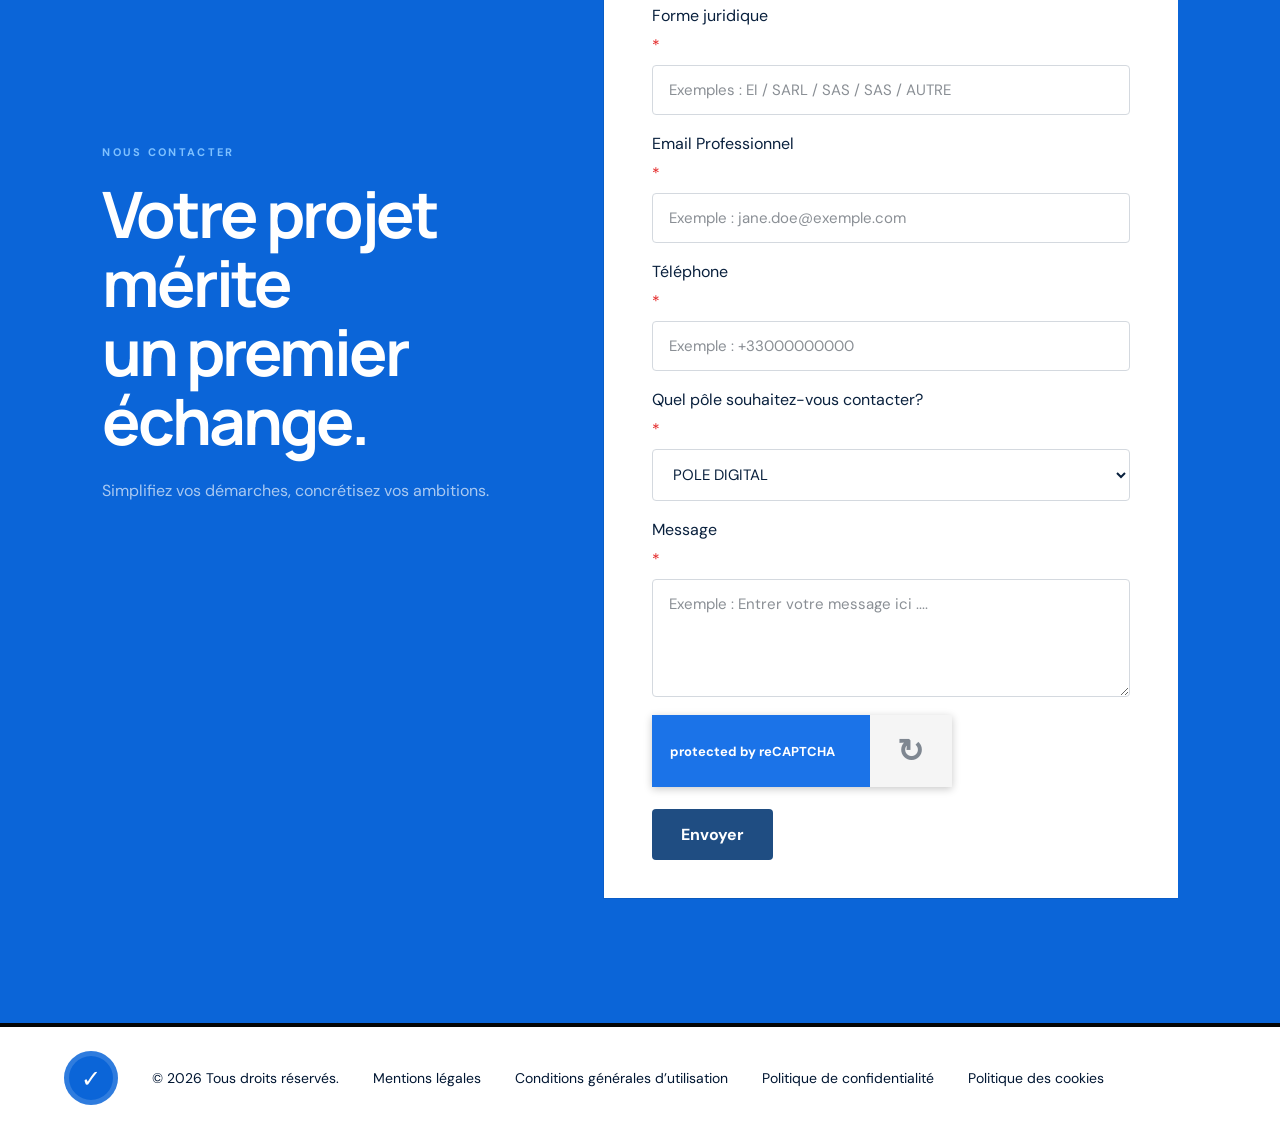
==== commit 5667c6e5: "Place consultation form in contact slot" ====
--- a/index.html
+++ b/index.html
@@ -241,11 +241,6 @@
         <p class="eyebrow light" data-fr="Nous contacter" data-en="Contact us">Nous contacter</p>
         <h2 data-fr="Votre projet mérite un premier échange." data-en="Your project deserves a first conversation.">Votre projet mérite<br>un premier échange.</h2>
         <p data-fr="Simplifiez vos démarches, concrétisez vos ambitions." data-en="Simplify your processes, achieve your ambitions.">Simplifiez vos démarches, concrétisez vos ambitions.</p>
-        <div class="contact-quick">
-          <div><small>CONGO</small><a href="tel:+242066479724">+242 06 647 9724</a><span>Brazzaville, République du Congo</span></div>
-          <div><small>FRANCE</small><a href="tel:+33749145995">+33 7 49 14 59 95</a><span>Paris, France</span></div>
-          <div><small data-fr="HORAIRES" data-en="OPENING HOURS">HORAIRES</small><strong data-fr="Lun — Ven · 9h00 — 18h00" data-en="Mon — Fri · 9am — 6pm">Lun — Ven · 9h00 — 18h00</strong></div>
-        </div>
       </div>
       <form class="consultation-form" action="mailto:contact@expatsolutions.com" method="post" enctype="text/plain">
         <h3 data-fr="Planifiez une consultation gratuite" data-en="Schedule a free consultation">Planifiez une consultation gratuite</h3>
--- a/styles.css
+++ b/styles.css
@@ -178,12 +178,7 @@
 .contact { background: var(--blue); color: white; display: grid; grid-template-columns: .85fr 1.15fr; gap: 6vw; align-items: center; }
 .contact h2 { font-size: clamp(40px, 5vw, 70px); }
 .contact > div:first-child > p:last-child { color: rgba(255,255,255,.65); margin-top: 25px; }
-.contact-quick { margin-top: 50px; display: grid; gap: 28px; }
-.contact-quick div { display: flex; flex-direction: column; gap: 6px; }
-.contact-quick small { color: rgba(255,255,255,.52); font-size: 8px; font-weight: 700; letter-spacing: 3px; }
-.contact-quick a, .contact-quick strong { color: white; font-size: 22px; font-weight: 800; }
-.contact-quick span { color: rgba(255,255,255,.62); font-size: 14px; }
-.consultation-form { padding: 0 48px 38px; color: var(--ink); background: white; box-shadow: 0 25px 70px rgba(4,22,46,.2); }
+.consultation-form { width: min(600px, 100%); justify-self: end; padding: 0 48px 38px; color: var(--ink); background: white; box-shadow: 0 25px 70px rgba(4,22,46,.2); }
 .consultation-form h3 { margin: 0 -48px 28px; padding: 18px 48px; text-align: center; font-size: 24px; border-bottom: 1px solid var(--line); }
 .form-mark { width: 34px; height: 34px; display: grid; place-content: center; margin: -46px auto 28px; color: var(--ink); background: white; border-radius: 50%; font-size: 30px; transform: rotate(25deg); }
 .form-grid { display: grid; grid-template-columns: 1fr 1fr; gap: 24px; }
@@ -236,7 +231,7 @@
   .value-card { min-height: 370px; }
   .values-quote { margin-top: 45px; padding: 45px 28px 30px; }
   .contact { grid-template-columns: 1fr; }
-  .consultation-form { padding: 0 24px 28px; }
+  .consultation-form { justify-self: stretch; width: 100%; padding: 0 24px 28px; }
   .consultation-form h3 { margin: 0 -24px 24px; padding: 17px 24px; }
   .form-grid { grid-template-columns: 1fr; gap: 0; }
 }
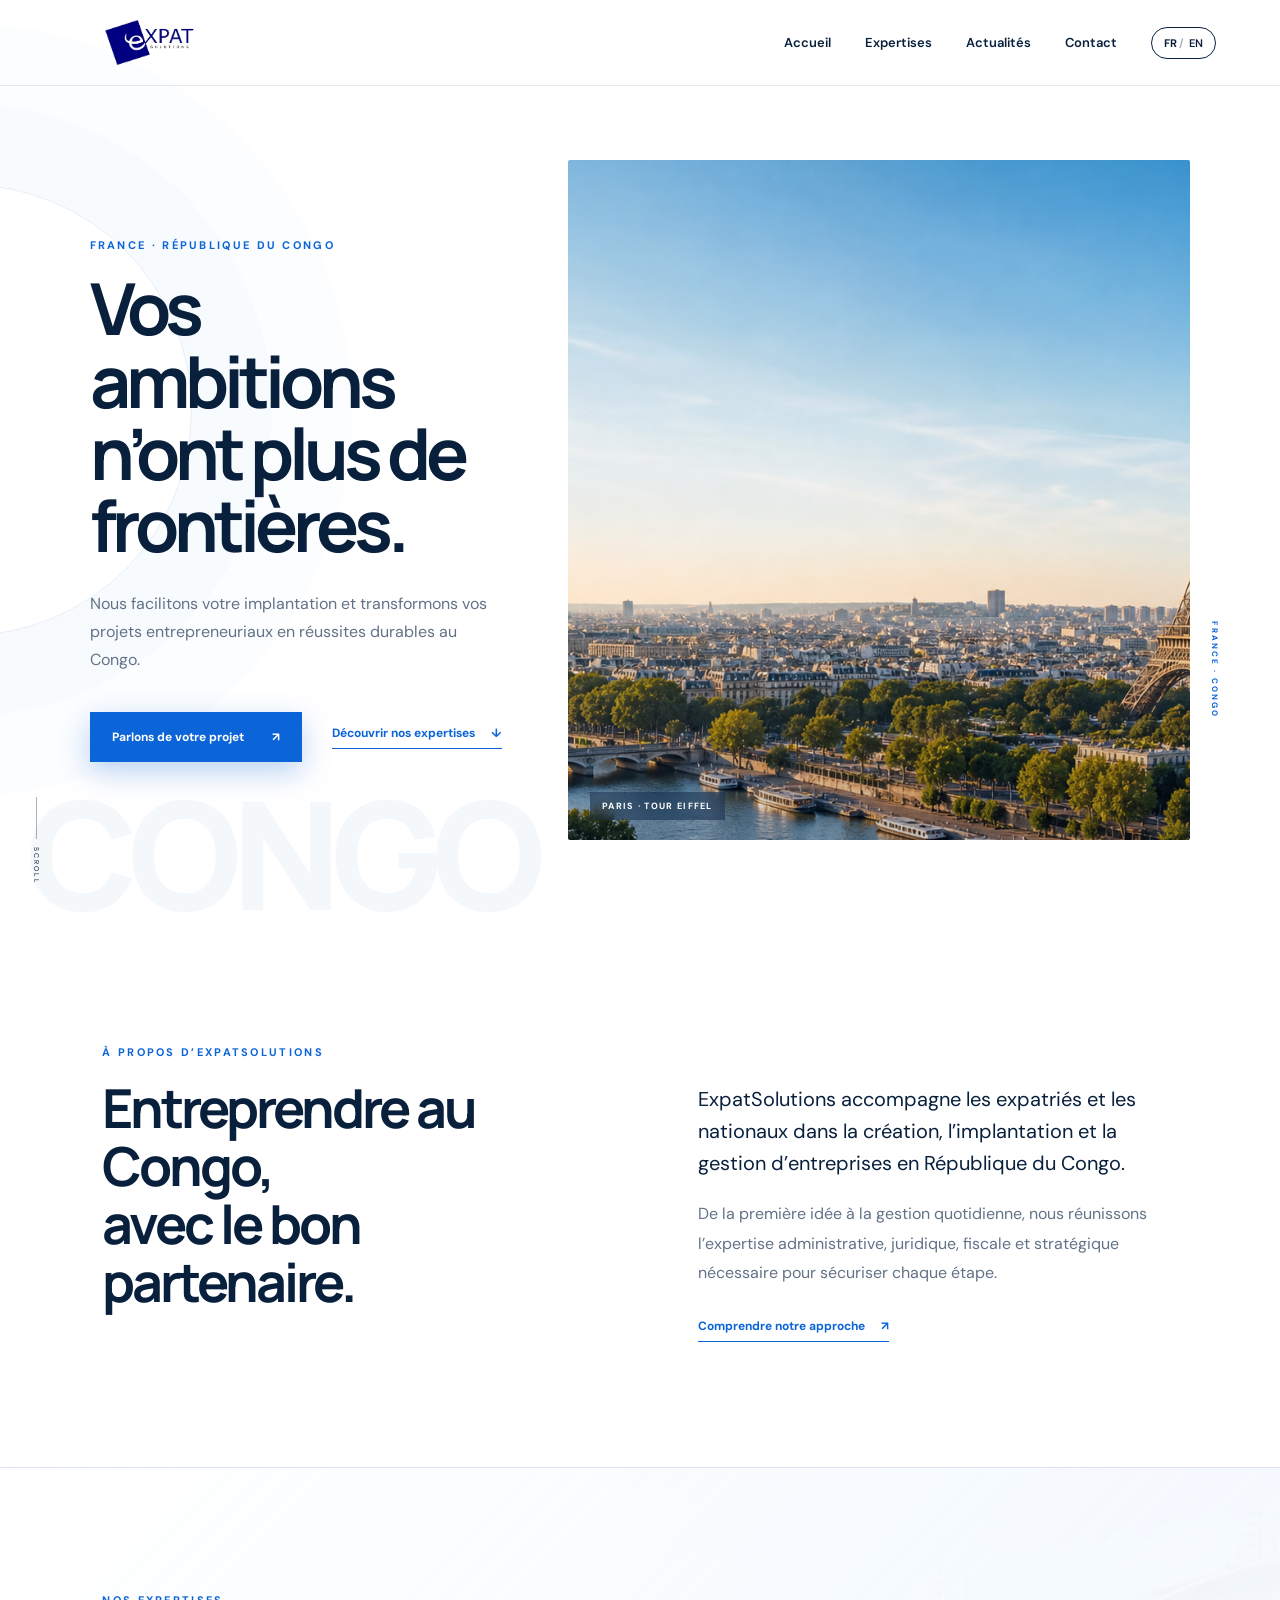
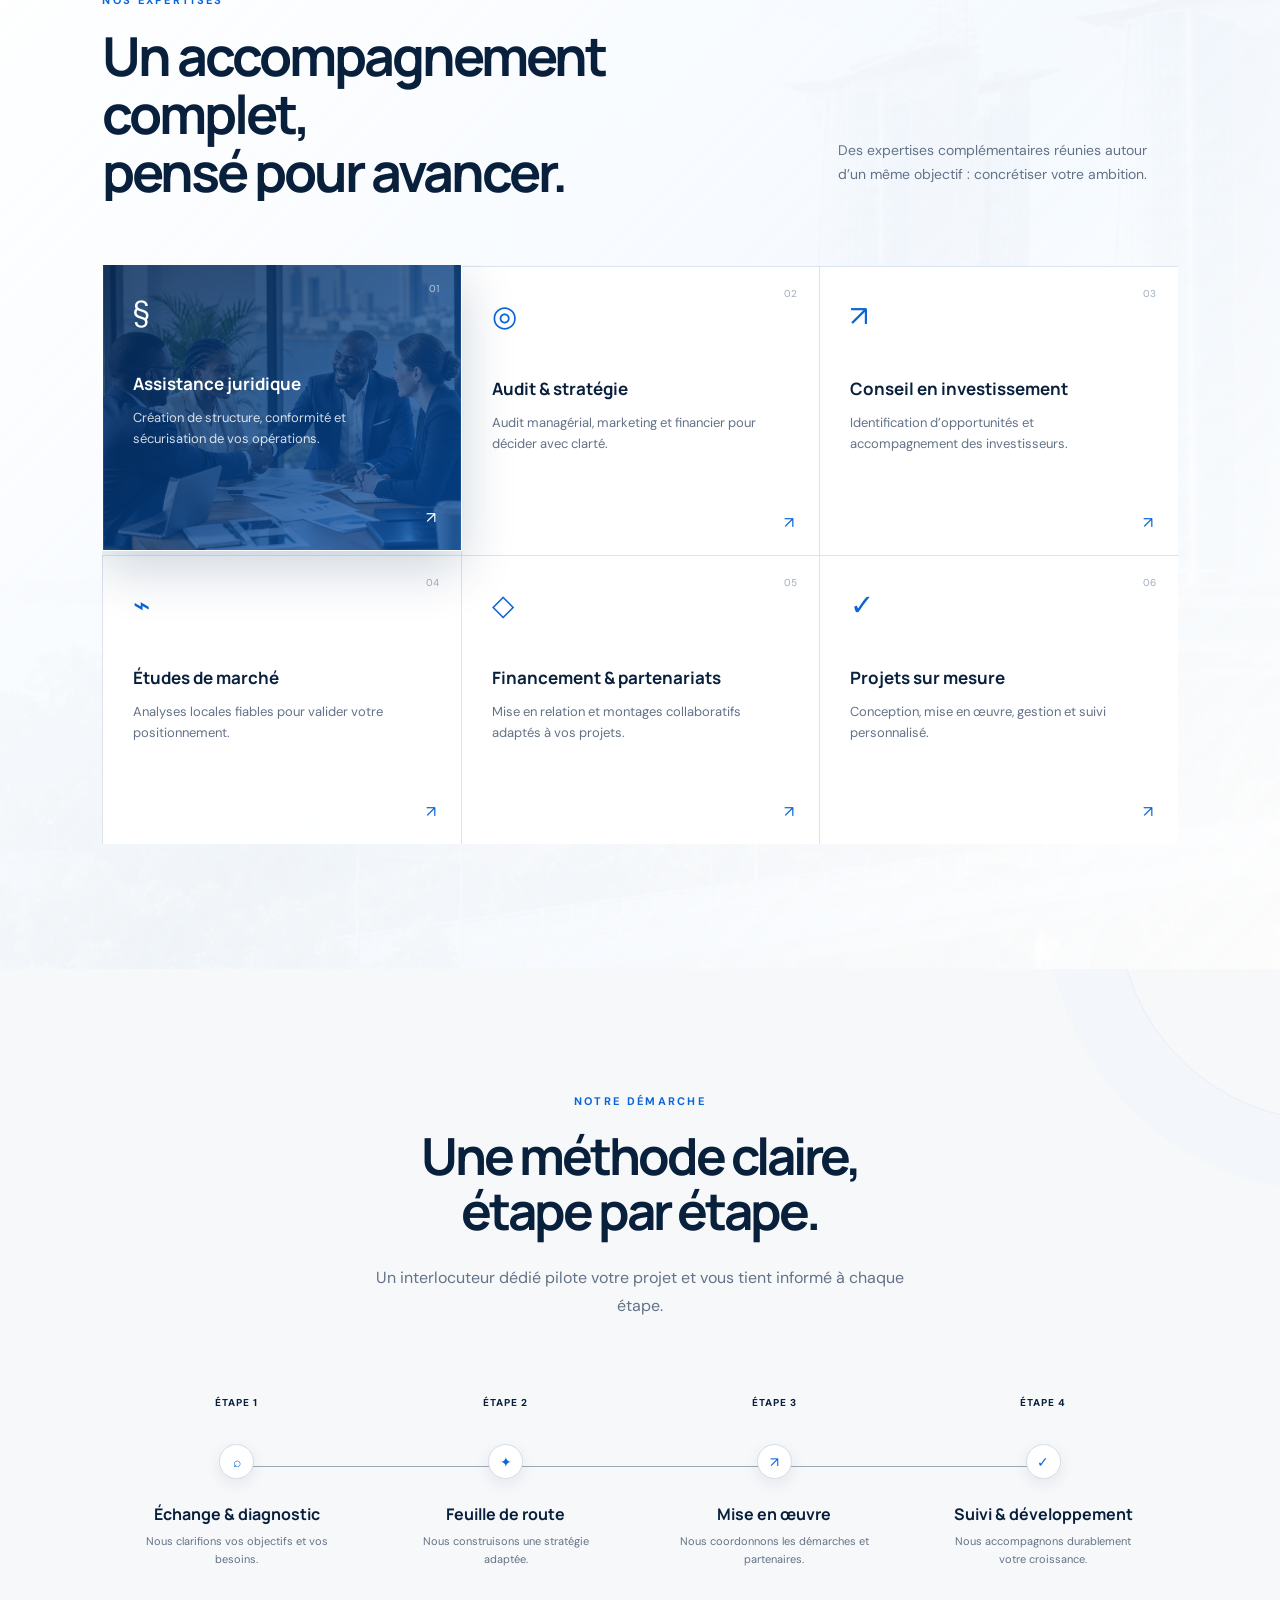
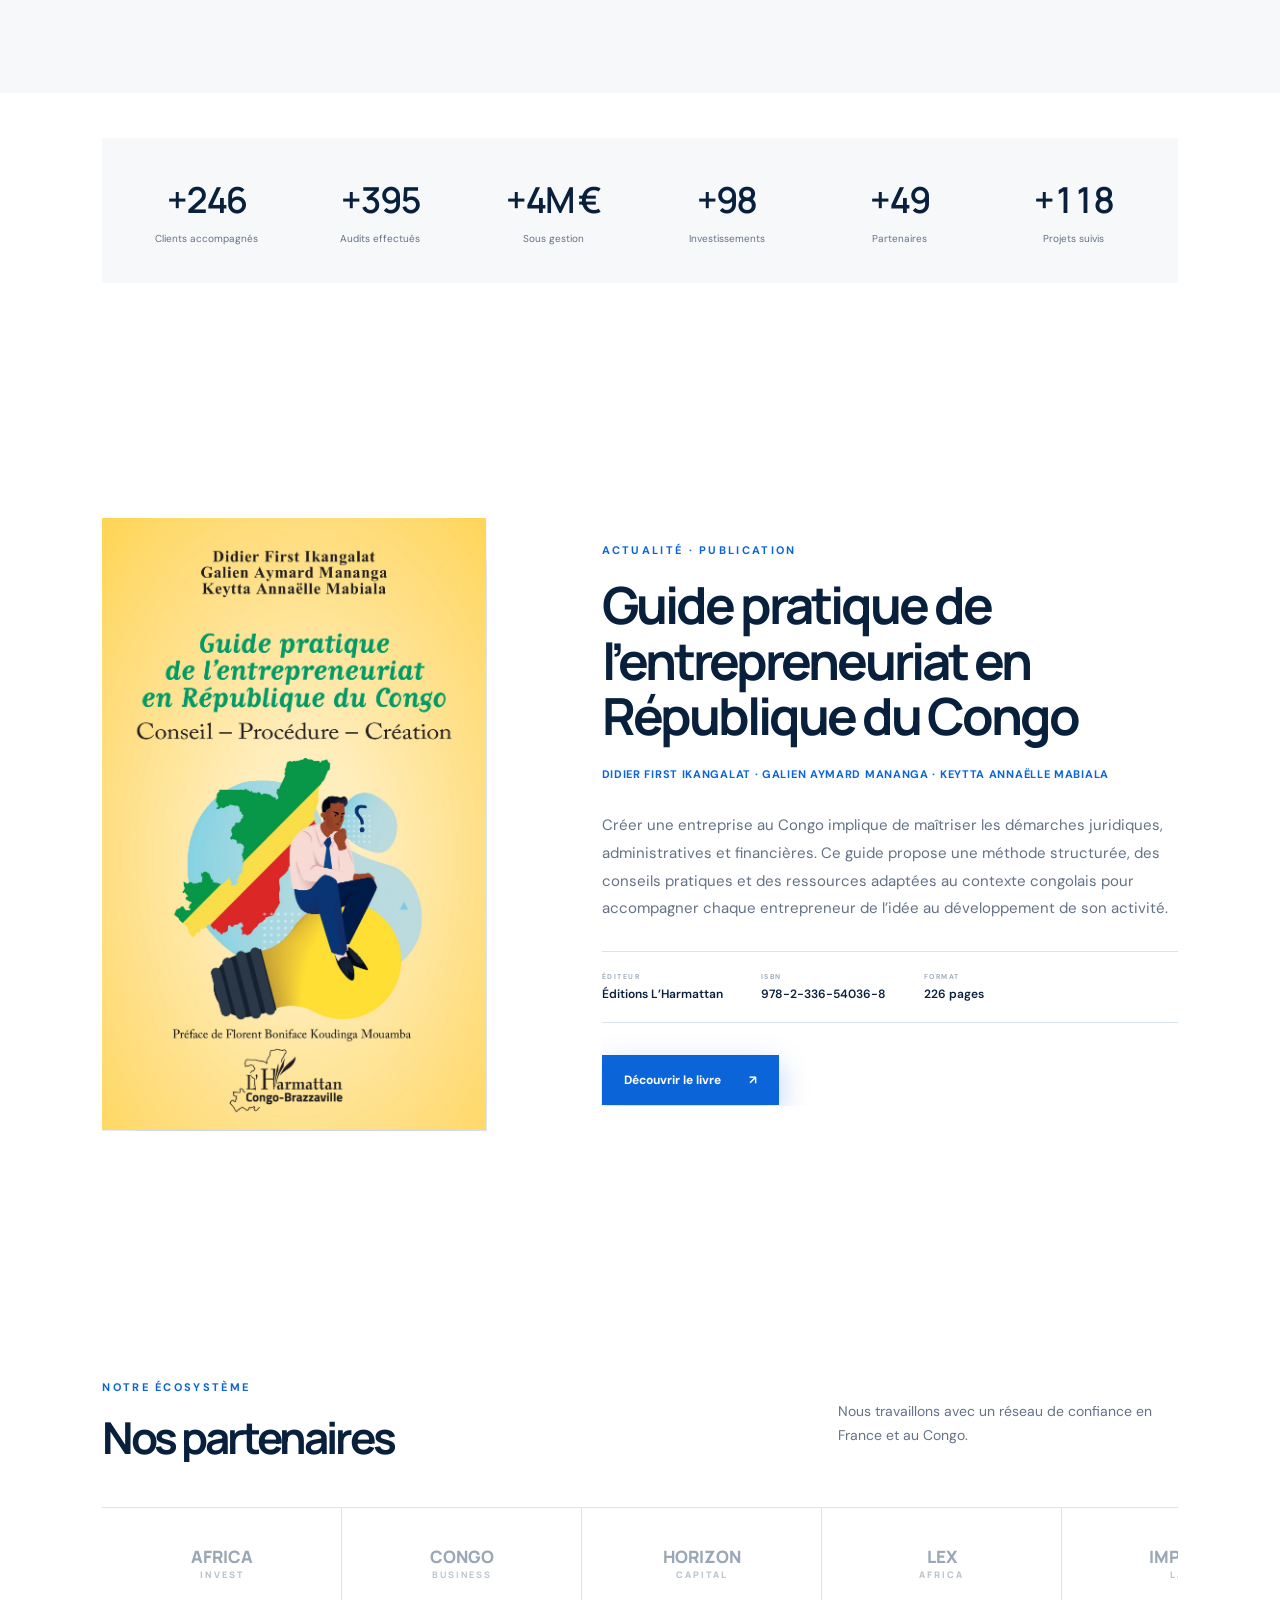
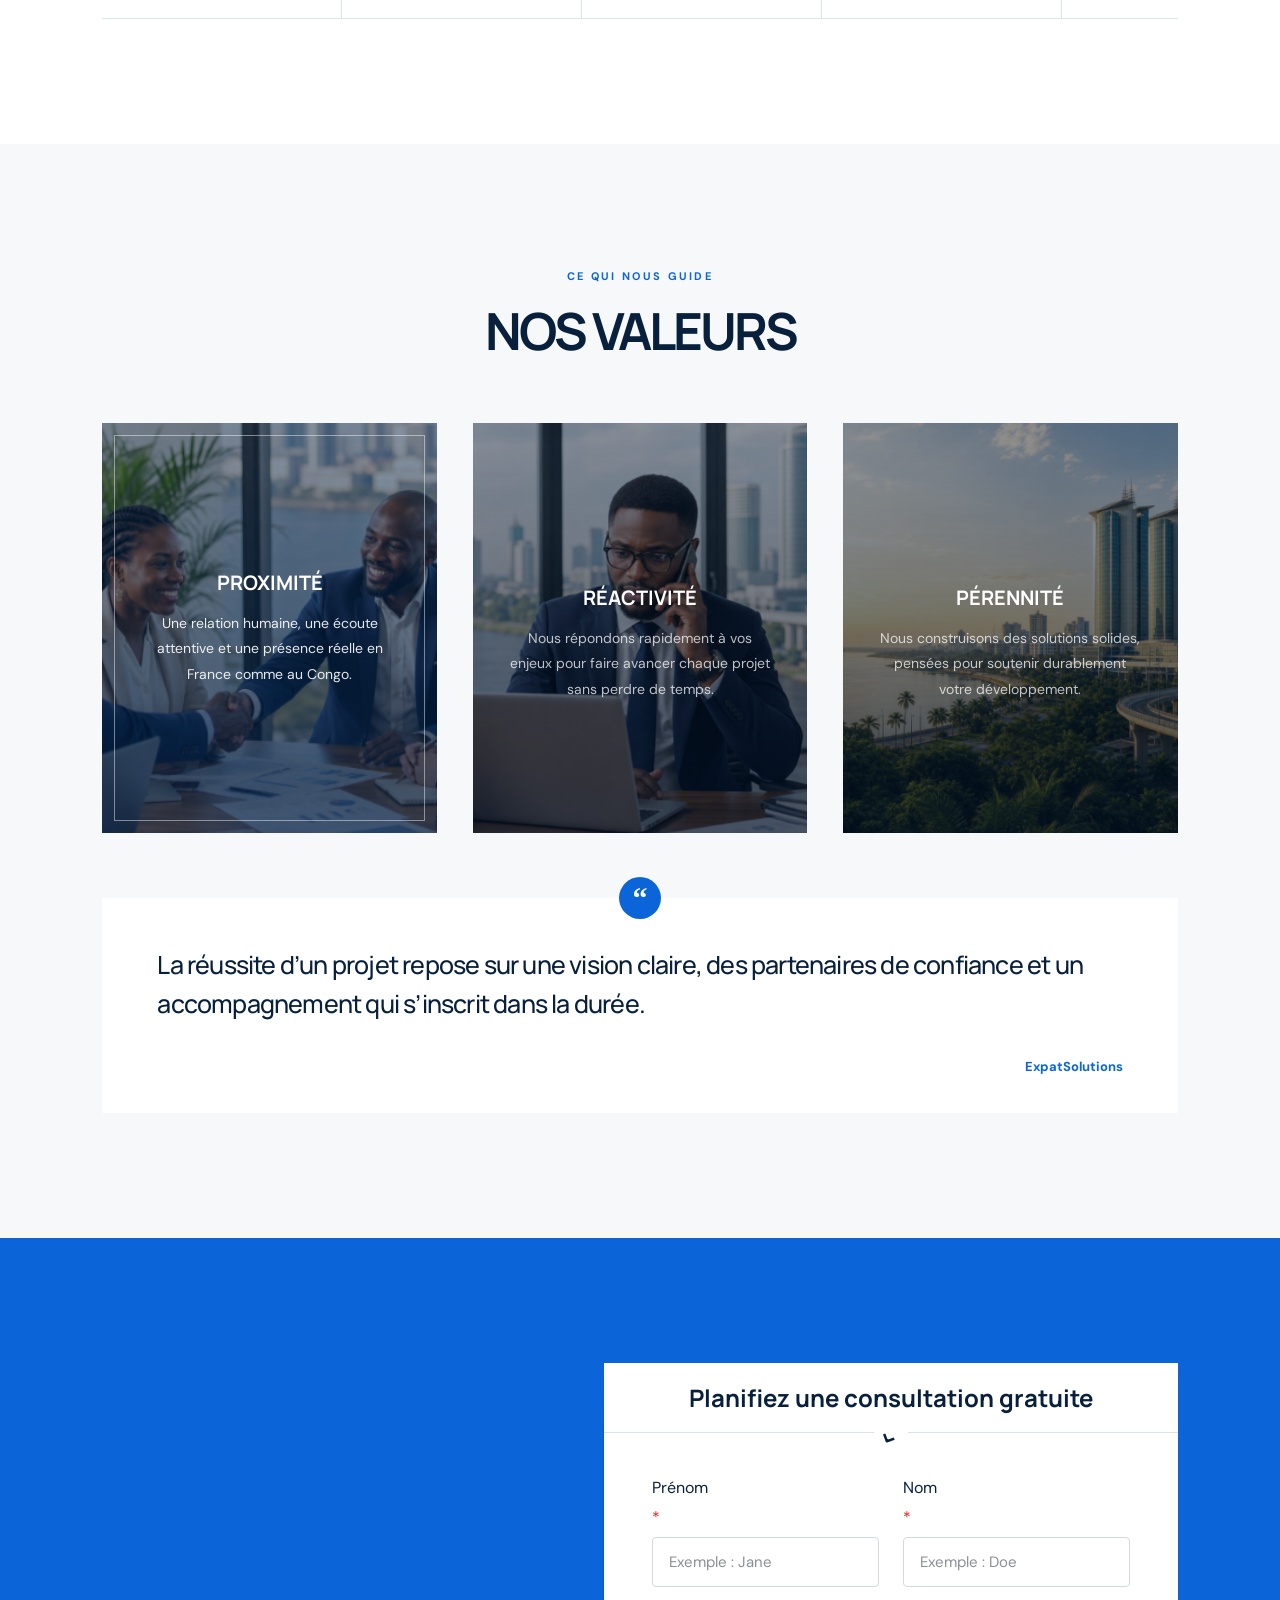
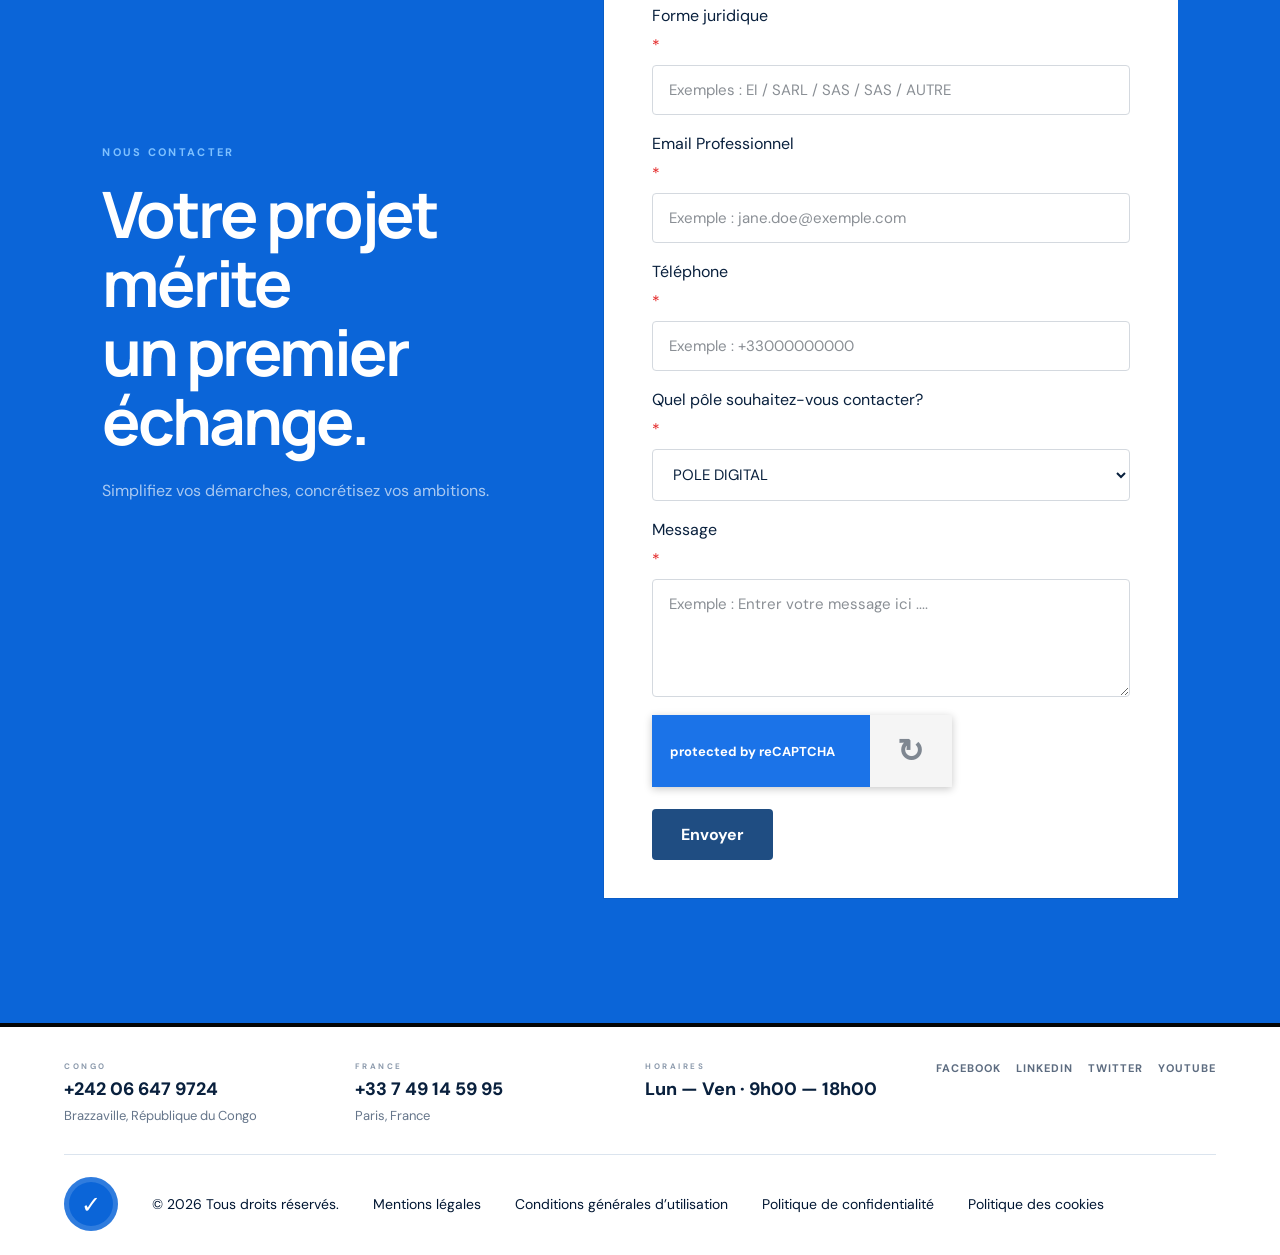
==== commit c25b3e23: "Add contact details to footer" ====
--- a/index.html
+++ b/index.html
@@ -273,6 +273,17 @@
   </main>
 
   <footer class="site-footer">
+    <div class="footer-contact-panel">
+      <div><small>CONGO</small><a href="tel:+242066479724">+242 06 647 9724</a><span>Brazzaville, République du Congo</span></div>
+      <div><small>FRANCE</small><a href="tel:+33749145995">+33 7 49 14 59 95</a><span>Paris, France</span></div>
+      <div><small data-fr="HORAIRES" data-en="OPENING HOURS">HORAIRES</small><strong data-fr="Lun — Ven · 9h00 — 18h00" data-en="Mon — Fri · 9am — 6pm">Lun — Ven · 9h00 — 18h00</strong></div>
+      <nav class="footer-mini-social" aria-label="Réseaux sociaux">
+        <a href="#">Facebook</a>
+        <a href="#">LinkedIn</a>
+        <a href="#">Twitter</a>
+        <a href="#">Youtube</a>
+      </nav>
+    </div>
     <div class="footer-bottom">
       <span class="footer-badge" aria-hidden="true">✓</span>
       <p>© 2026 Tous droits réservés.</p>
--- a/styles.css
+++ b/styles.css
@@ -193,7 +193,14 @@
 .consultation-form button { border: 0; border-radius: 4px; padding: 15px 29px; color: white; background: #1f4d82; font: 700 16px "DM Sans"; cursor: pointer; transition: .25s; }
 .consultation-form button:hover { transform: translateY(-2px); background: var(--navy); }
 .contact-arrow { display: none; }
-.site-footer { padding: 24px 5vw; color: var(--ink); background: white; border-top: 4px solid #050505; }
+.site-footer { padding: 34px 5vw 24px; color: var(--ink); background: white; border-top: 4px solid #050505; }
+.footer-contact-panel { display: grid; grid-template-columns: repeat(3, 1fr) auto; gap: 36px; align-items: start; padding-bottom: 28px; margin-bottom: 22px; border-bottom: 1px solid var(--line); }
+.footer-contact-panel div { display: flex; flex-direction: column; gap: 6px; }
+.footer-contact-panel small { color: #8d9bad; font-size: 8px; font-weight: 700; letter-spacing: 2.5px; }
+.footer-contact-panel a, .footer-contact-panel strong { color: var(--ink); font-size: 18px; font-weight: 800; }
+.footer-contact-panel span { color: #65758a; font-size: 13px; line-height: 1.45; }
+.footer-mini-social { display: flex; gap: 15px; align-items: center; justify-content: flex-end; flex-wrap: wrap; }
+.footer-mini-social a { color: #5d6c80; font-size: 11px; font-weight: 700; text-transform: uppercase; letter-spacing: 1px; }
 .footer-bottom { display: flex; align-items: center; gap: 34px; color: #001632; font-size: 14px; }
 .footer-bottom p { margin: 0; }
 .footer-badge { width: 54px; height: 54px; flex: 0 0 auto; display: grid; place-content: center; color: white; background: var(--blue); border-radius: 50%; font-size: 24px; box-shadow: inset 0 0 0 5px rgba(255,255,255,.15); }
@@ -234,6 +241,8 @@
   .consultation-form { justify-self: stretch; width: 100%; padding: 0 24px 28px; }
   .consultation-form h3 { margin: 0 -24px 24px; padding: 17px 24px; }
   .form-grid { grid-template-columns: 1fr; gap: 0; }
+  .footer-contact-panel { grid-template-columns: 1fr; gap: 22px; text-align: center; }
+  .footer-mini-social { justify-content: center; }
 }
 
 @media (max-width: 560px) {
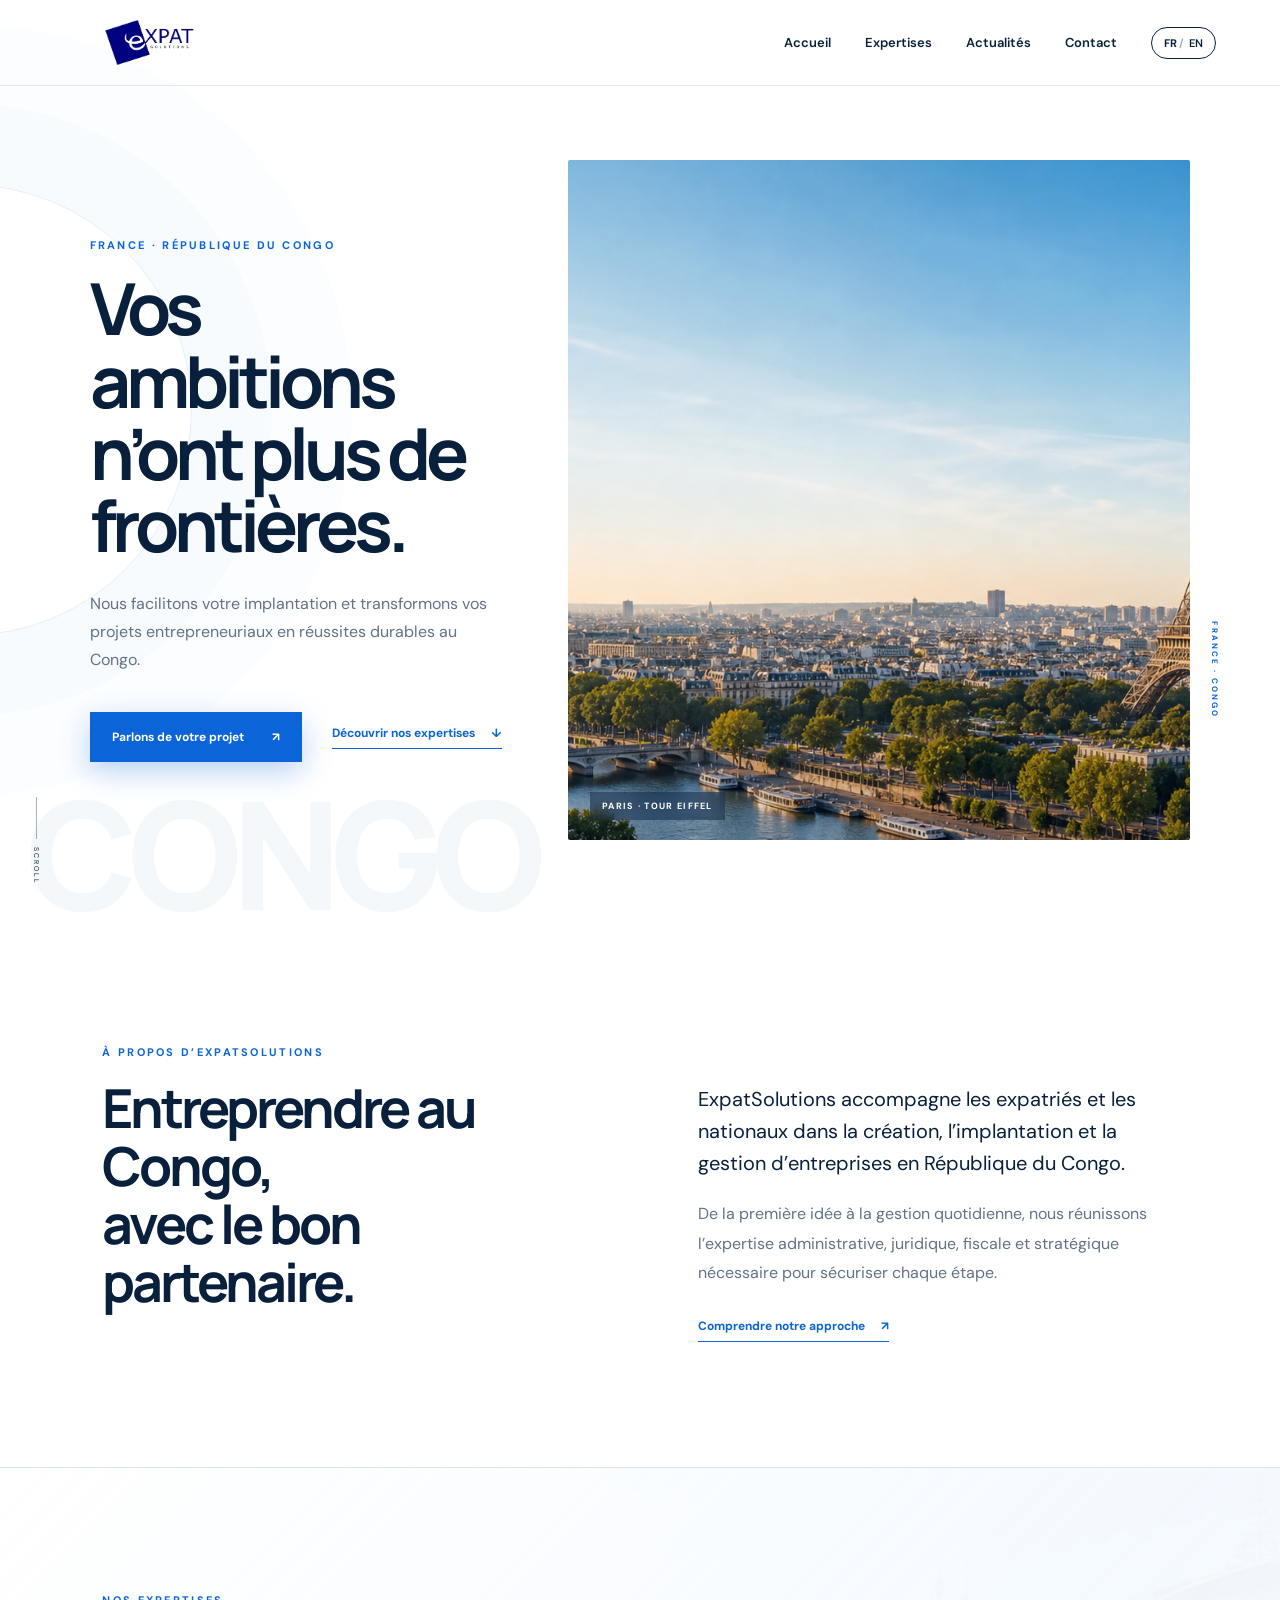
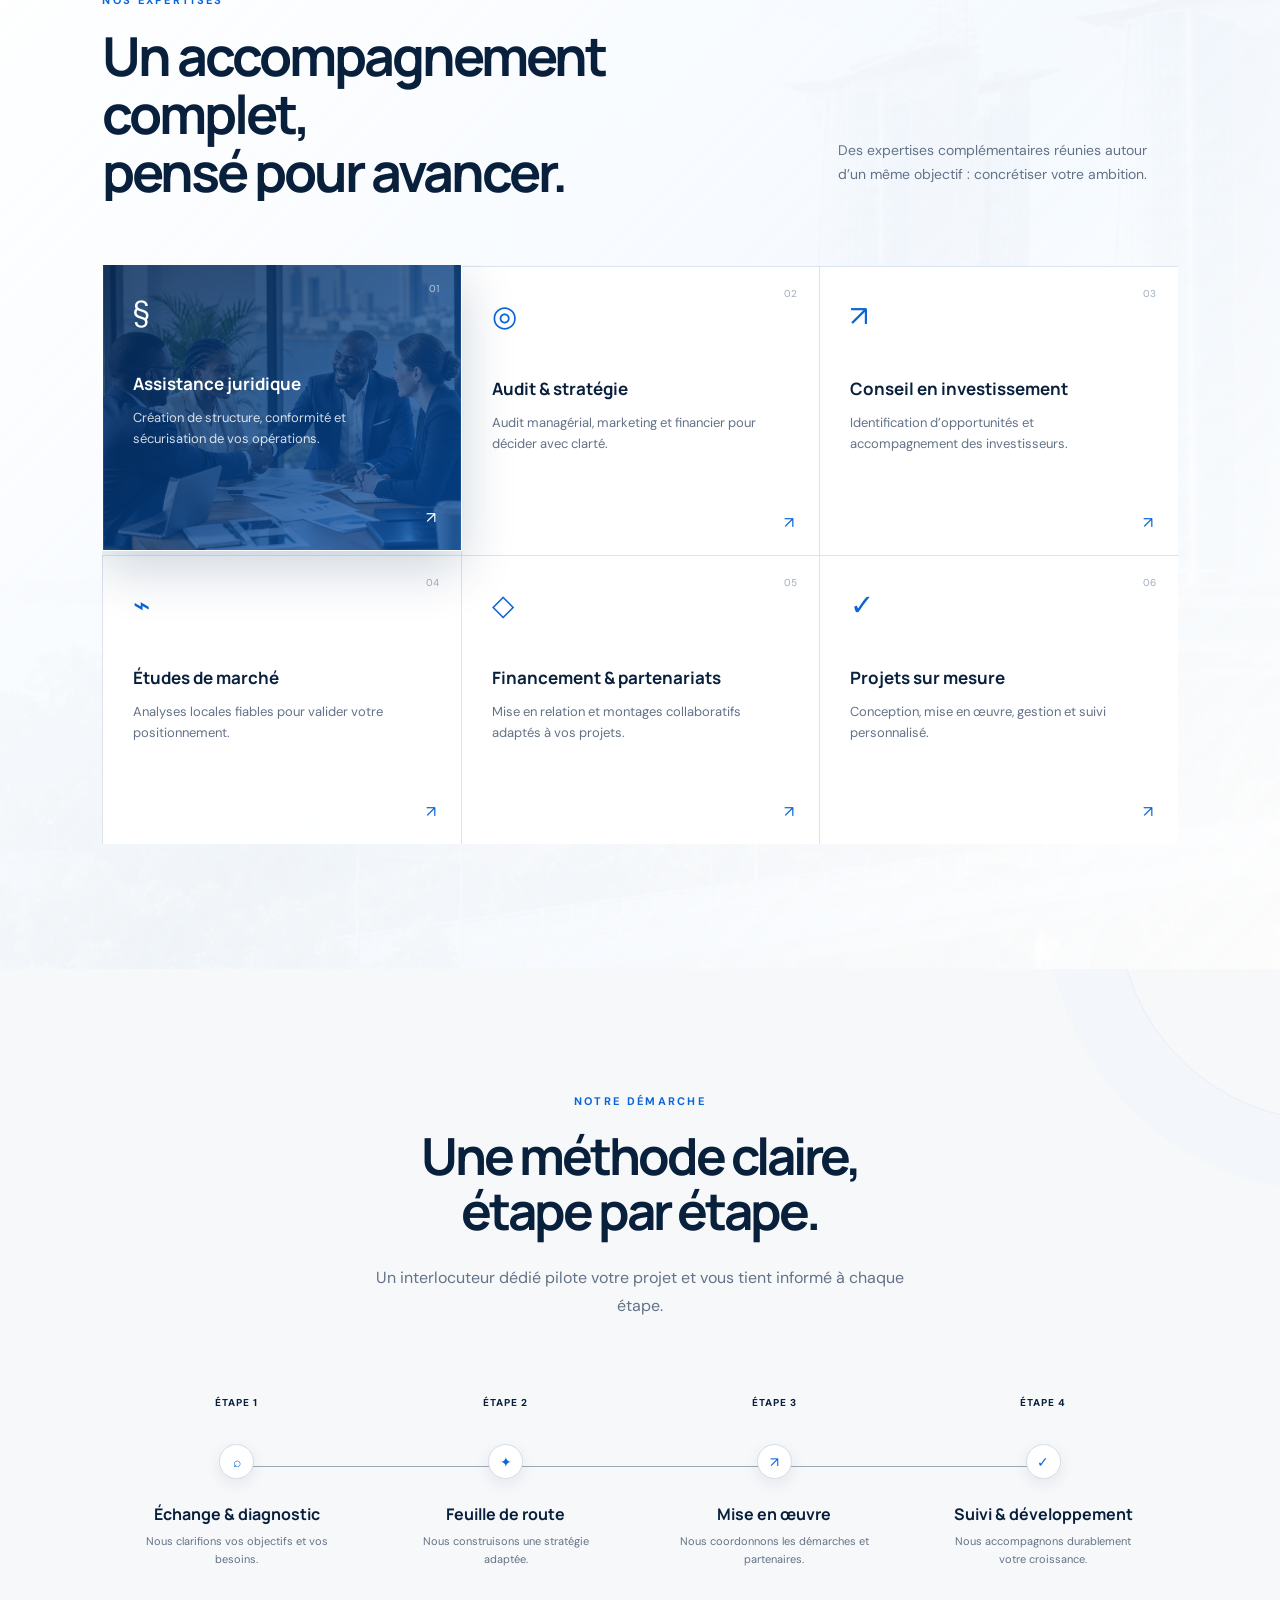
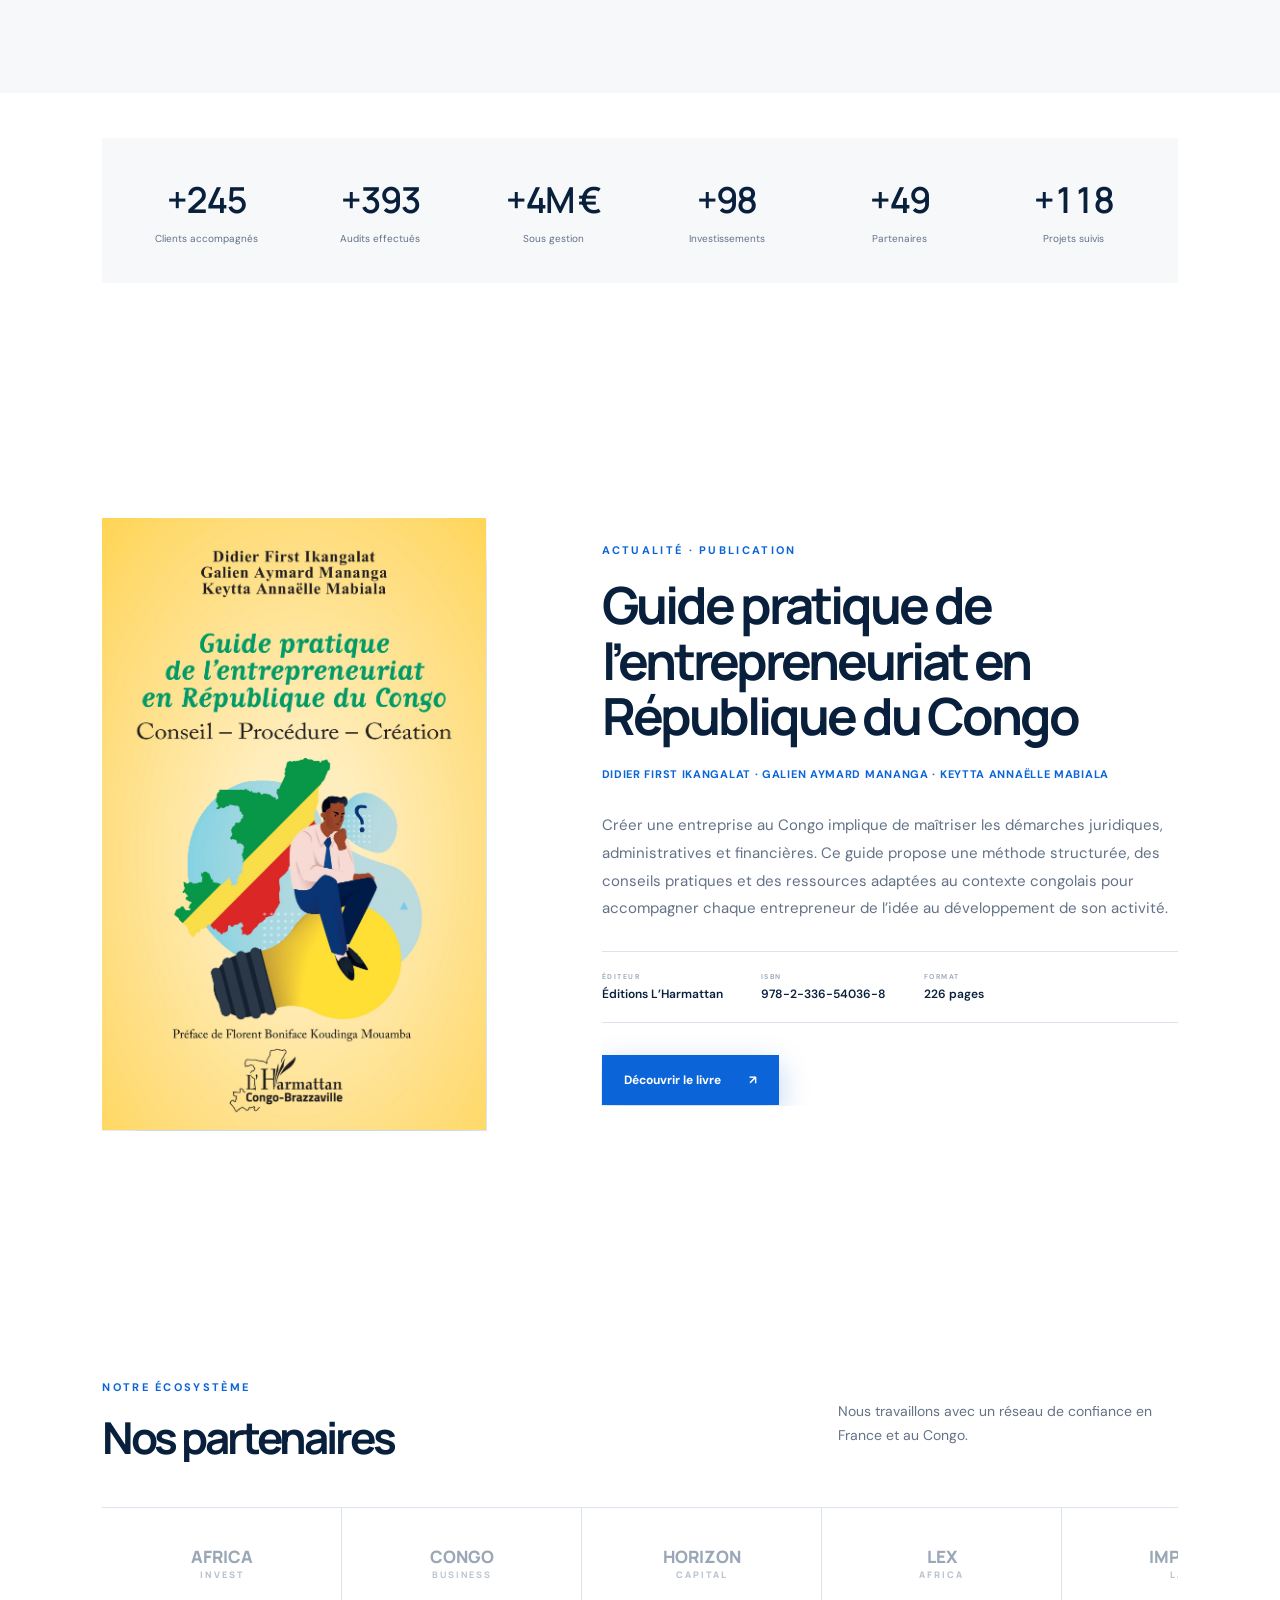
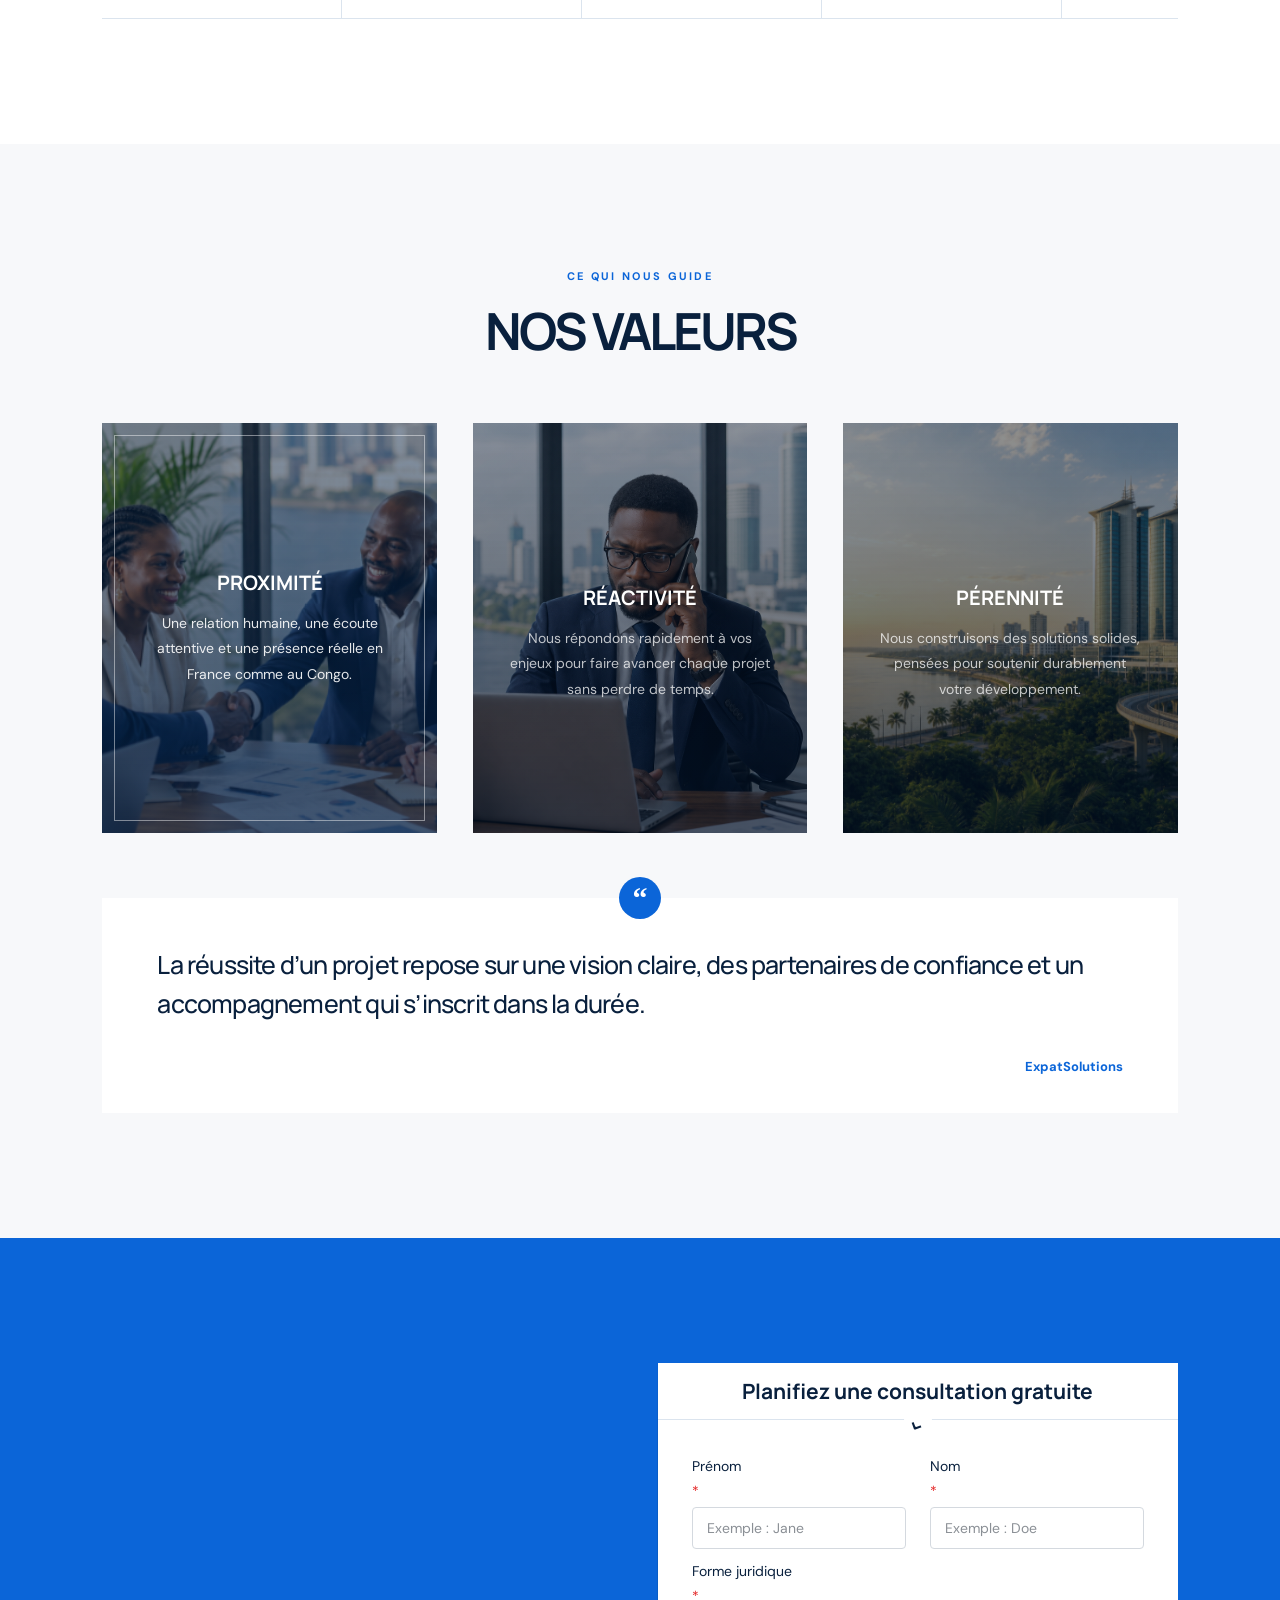
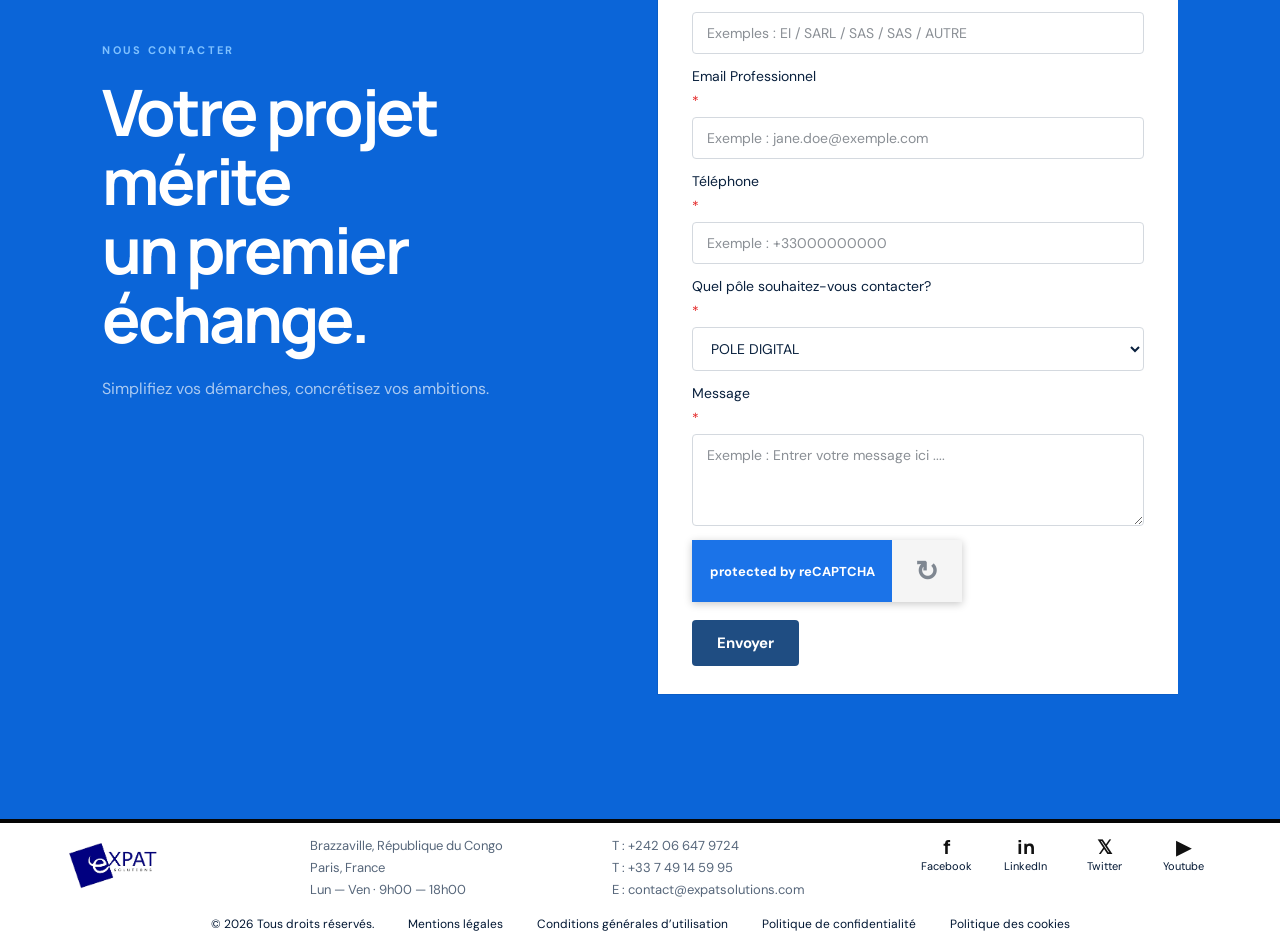
==== commit 6658a88d: "Make footer compact" ====
--- a/index.html
+++ b/index.html
@@ -273,19 +273,28 @@
   </main>
 
   <footer class="site-footer">
-    <div class="footer-contact-panel">
-      <div><small>CONGO</small><a href="tel:+242066479724">+242 06 647 9724</a><span>Brazzaville, République du Congo</span></div>
-      <div><small>FRANCE</small><a href="tel:+33749145995">+33 7 49 14 59 95</a><span>Paris, France</span></div>
-      <div><small data-fr="HORAIRES" data-en="OPENING HOURS">HORAIRES</small><strong data-fr="Lun — Ven · 9h00 — 18h00" data-en="Mon — Fri · 9am — 6pm">Lun — Ven · 9h00 — 18h00</strong></div>
+    <div class="footer-main">
+      <a class="footer-logo-small" href="#top" aria-label="ExpatSolutions - Accueil">
+        <img src="assets/logo-expat-solutions.png" alt="ExpatSolutions">
+      </a>
+      <address>
+        <span>Brazzaville, République du Congo</span>
+        <span>Paris, France</span>
+        <span>Lun — Ven · 9h00 — 18h00</span>
+      </address>
+      <div class="footer-phones">
+        <a href="tel:+242066479724">T : +242 06 647 9724</a>
+        <a href="tel:+33749145995">T : +33 7 49 14 59 95</a>
+        <a href="mailto:contact@expatsolutions.com">E : contact@expatsolutions.com</a>
+      </div>
       <nav class="footer-mini-social" aria-label="Réseaux sociaux">
-        <a href="#">Facebook</a>
-        <a href="#">LinkedIn</a>
-        <a href="#">Twitter</a>
-        <a href="#">Youtube</a>
+        <a href="#"><span>f</span>Facebook</a>
+        <a href="#"><span>in</span>LinkedIn</a>
+        <a href="#"><span>𝕏</span>Twitter</a>
+        <a href="#"><span>▶</span>Youtube</a>
       </nav>
     </div>
     <div class="footer-bottom">
-      <span class="footer-badge" aria-hidden="true">✓</span>
       <p>© 2026 Tous droits réservés.</p>
       <a href="#">Mentions légales</a>
       <a href="#">Conditions générales d’utilisation</a>
--- a/styles.css
+++ b/styles.css
@@ -178,32 +178,31 @@
 .contact { background: var(--blue); color: white; display: grid; grid-template-columns: .85fr 1.15fr; gap: 6vw; align-items: center; }
 .contact h2 { font-size: clamp(40px, 5vw, 70px); }
 .contact > div:first-child > p:last-child { color: rgba(255,255,255,.65); margin-top: 25px; }
-.consultation-form { width: min(600px, 100%); justify-self: end; padding: 0 48px 38px; color: var(--ink); background: white; box-shadow: 0 25px 70px rgba(4,22,46,.2); }
-.consultation-form h3 { margin: 0 -48px 28px; padding: 18px 48px; text-align: center; font-size: 24px; border-bottom: 1px solid var(--line); }
-.form-mark { width: 34px; height: 34px; display: grid; place-content: center; margin: -46px auto 28px; color: var(--ink); background: white; border-radius: 50%; font-size: 30px; transform: rotate(25deg); }
+.consultation-form { width: min(520px, 100%); justify-self: end; padding: 0 34px 28px; color: var(--ink); background: white; box-shadow: 0 25px 70px rgba(4,22,46,.2); }
+.consultation-form h3 { margin: 0 -34px 22px; padding: 14px 34px; text-align: center; font-size: 21px; border-bottom: 1px solid var(--line); }
+.form-mark { width: 28px; height: 28px; display: grid; place-content: center; margin: -35px auto 22px; color: var(--ink); background: white; border-radius: 50%; font-size: 25px; transform: rotate(25deg); }
 .form-grid { display: grid; grid-template-columns: 1fr 1fr; gap: 24px; }
-.consultation-form label { display: flex; flex-direction: column; gap: 9px; margin-bottom: 18px; color: var(--ink); font-size: 16px; }
+.consultation-form label { display: flex; flex-direction: column; gap: 7px; margin-bottom: 13px; color: var(--ink); font-size: 14px; }
 .consultation-form em { color: #e32222; font-style: normal; }
-.consultation-form input, .consultation-form select, .consultation-form textarea { width: 100%; border: 1px solid #d4d9df; border-radius: 4px; padding: 14px 16px; color: var(--ink); background: white; font: 15px "DM Sans"; }
-.consultation-form textarea { min-height: 118px; resize: vertical; }
+.consultation-form input, .consultation-form select, .consultation-form textarea { width: 100%; border: 1px solid #d4d9df; border-radius: 4px; padding: 11px 14px; color: var(--ink); background: white; font: 14px "DM Sans"; }
+.consultation-form textarea { min-height: 92px; resize: vertical; }
 .consultation-form input::placeholder, .consultation-form textarea::placeholder { color: #8a8f95; }
-.fake-recaptcha { width: 300px; max-width: 100%; height: 72px; margin: 18px 0 22px; display: grid; grid-template-columns: 1fr 82px; align-items: center; color: white; background: #1b73e8; box-shadow: 0 2px 8px rgba(0,0,0,.22); }
+.fake-recaptcha { width: 270px; max-width: 100%; height: 62px; margin: 14px 0 18px; display: grid; grid-template-columns: 1fr 70px; align-items: center; color: white; background: #1b73e8; box-shadow: 0 2px 8px rgba(0,0,0,.22); }
 .fake-recaptcha span { padding-left: 18px; font-size: 13px; font-weight: 700; }
-.fake-recaptcha strong { height: 72px; display: grid; place-content: center; color: #7f8791; background: #f5f5f5; font-size: 32px; }
-.consultation-form button { border: 0; border-radius: 4px; padding: 15px 29px; color: white; background: #1f4d82; font: 700 16px "DM Sans"; cursor: pointer; transition: .25s; }
+.fake-recaptcha strong { height: 62px; display: grid; place-content: center; color: #7f8791; background: #f5f5f5; font-size: 28px; }
+.consultation-form button { border: 0; border-radius: 4px; padding: 13px 25px; color: white; background: #1f4d82; font: 700 15px "DM Sans"; cursor: pointer; transition: .25s; }
 .consultation-form button:hover { transform: translateY(-2px); background: var(--navy); }
 .contact-arrow { display: none; }
-.site-footer { padding: 34px 5vw 24px; color: var(--ink); background: white; border-top: 4px solid #050505; }
-.footer-contact-panel { display: grid; grid-template-columns: repeat(3, 1fr) auto; gap: 36px; align-items: start; padding-bottom: 28px; margin-bottom: 22px; border-bottom: 1px solid var(--line); }
-.footer-contact-panel div { display: flex; flex-direction: column; gap: 6px; }
-.footer-contact-panel small { color: #8d9bad; font-size: 8px; font-weight: 700; letter-spacing: 2.5px; }
-.footer-contact-panel a, .footer-contact-panel strong { color: var(--ink); font-size: 18px; font-weight: 800; }
-.footer-contact-panel span { color: #65758a; font-size: 13px; line-height: 1.45; }
-.footer-mini-social { display: flex; gap: 15px; align-items: center; justify-content: flex-end; flex-wrap: wrap; }
-.footer-mini-social a { color: #5d6c80; font-size: 11px; font-weight: 700; text-transform: uppercase; letter-spacing: 1px; }
-.footer-bottom { display: flex; align-items: center; gap: 34px; color: #001632; font-size: 14px; }
+.site-footer { padding: 14px 5vw 16px; color: var(--ink); background: white; border-top: 4px solid #050505; }
+.footer-main { display: grid; grid-template-columns: 1.1fr 1.4fr 1.4fr 1.6fr; gap: 38px; align-items: start; }
+.footer-logo-small img { width: 180px; height: 58px; display: block; object-fit: contain; object-position: left center; }
+.footer-main address, .footer-phones { display: flex; flex-direction: column; gap: 4px; margin: 0; color: #56667a; font-style: normal; font-size: 13px; line-height: 1.35; }
+.footer-phones a { color: #56667a; }
+.footer-mini-social { display: grid; grid-template-columns: repeat(4, 1fr); gap: 14px; text-align: center; }
+.footer-mini-social a { display: flex; flex-direction: column; align-items: center; gap: 2px; color: #001632; font-size: 11px; }
+.footer-mini-social span { height: 20px; display: grid; place-content: center; color: #111; font: 800 19px "Manrope"; line-height: 1; }
+.footer-bottom { margin-top: 18px; display: flex; align-items: center; justify-content: center; gap: 34px; color: #001632; font-size: 12px; }
 .footer-bottom p { margin: 0; }
-.footer-badge { width: 54px; height: 54px; flex: 0 0 auto; display: grid; place-content: center; color: white; background: var(--blue); border-radius: 50%; font-size: 24px; box-shadow: inset 0 0 0 5px rgba(255,255,255,.15); }
 .footer-bottom a { white-space: nowrap; }
 
 @media (max-width: 900px) {
@@ -241,8 +240,9 @@
   .consultation-form { justify-self: stretch; width: 100%; padding: 0 24px 28px; }
   .consultation-form h3 { margin: 0 -24px 24px; padding: 17px 24px; }
   .form-grid { grid-template-columns: 1fr; gap: 0; }
-  .footer-contact-panel { grid-template-columns: 1fr; gap: 22px; text-align: center; }
-  .footer-mini-social { justify-content: center; }
+  .footer-main { grid-template-columns: 1fr; gap: 18px; text-align: center; }
+  .footer-logo-small img { margin: 0 auto; object-position: center; }
+  .footer-mini-social { max-width: 360px; margin: 0 auto; width: 100%; }
 }
 
 @media (max-width: 560px) {
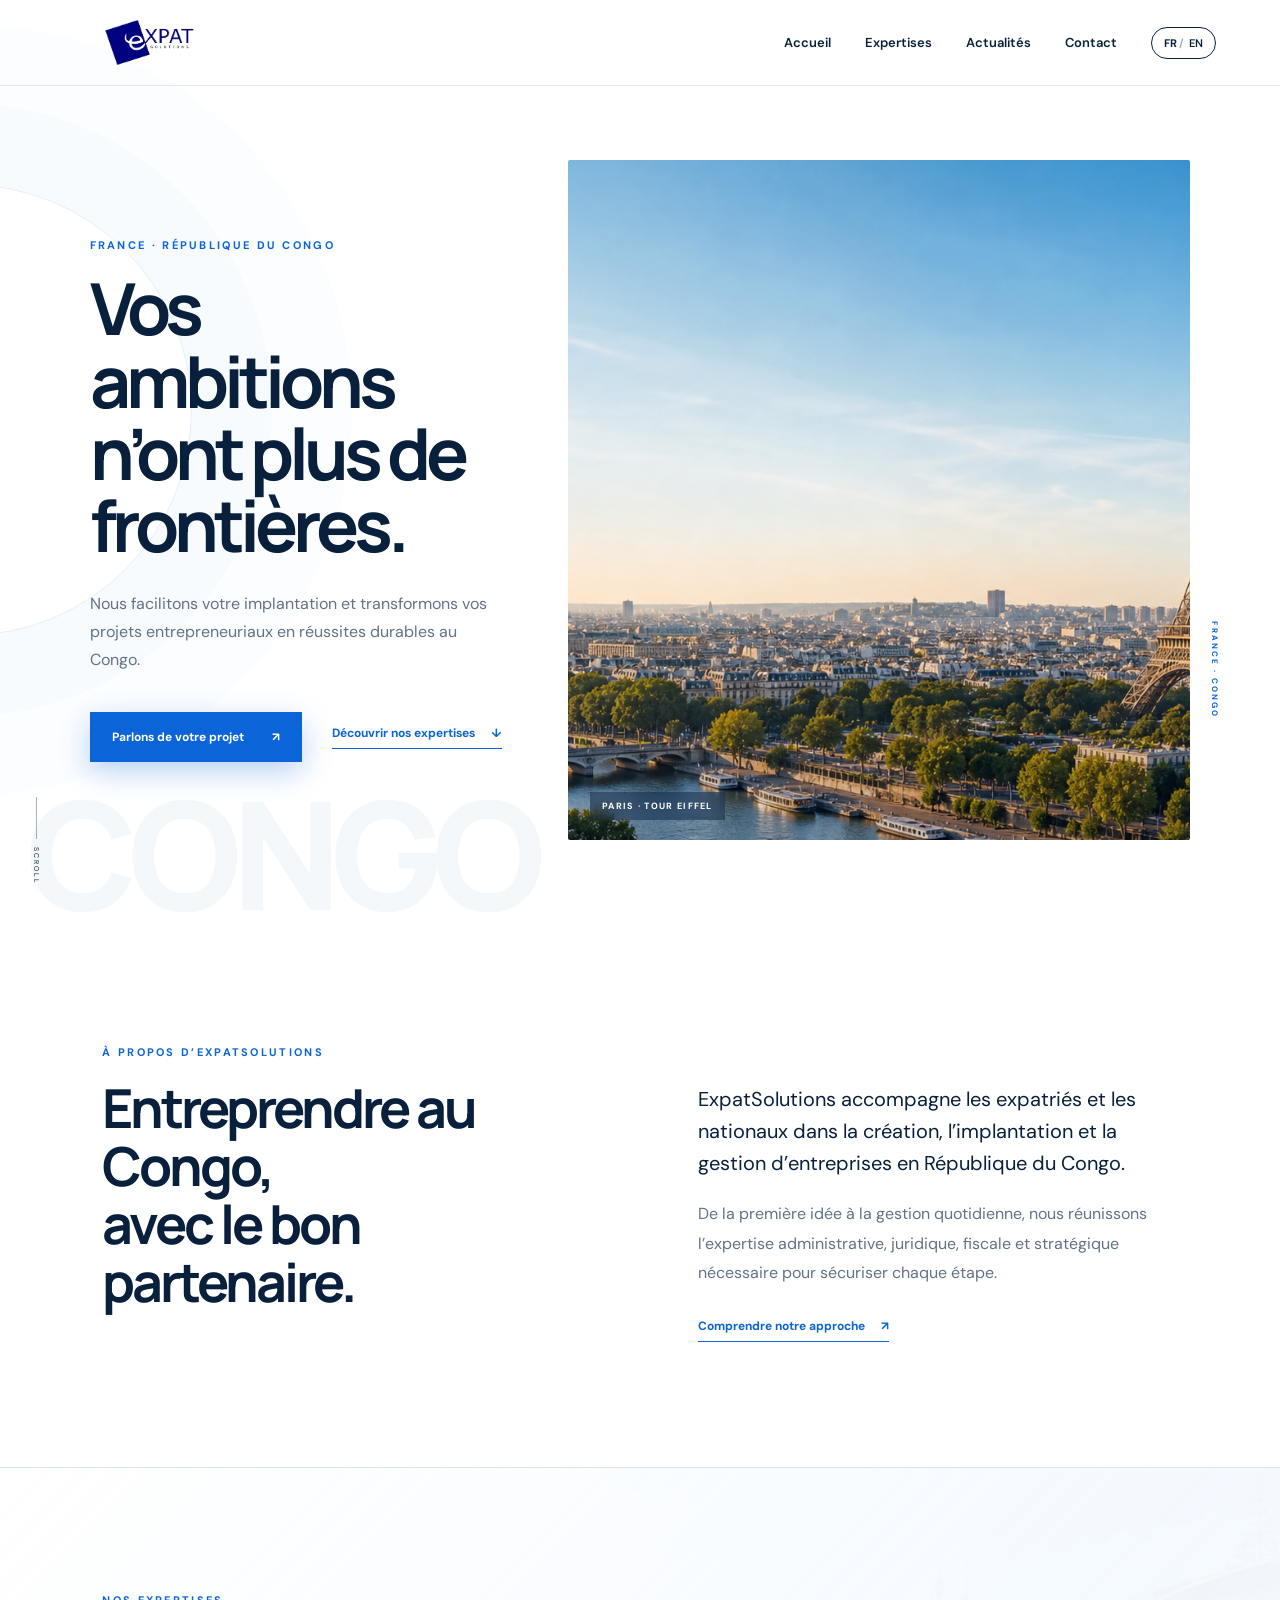
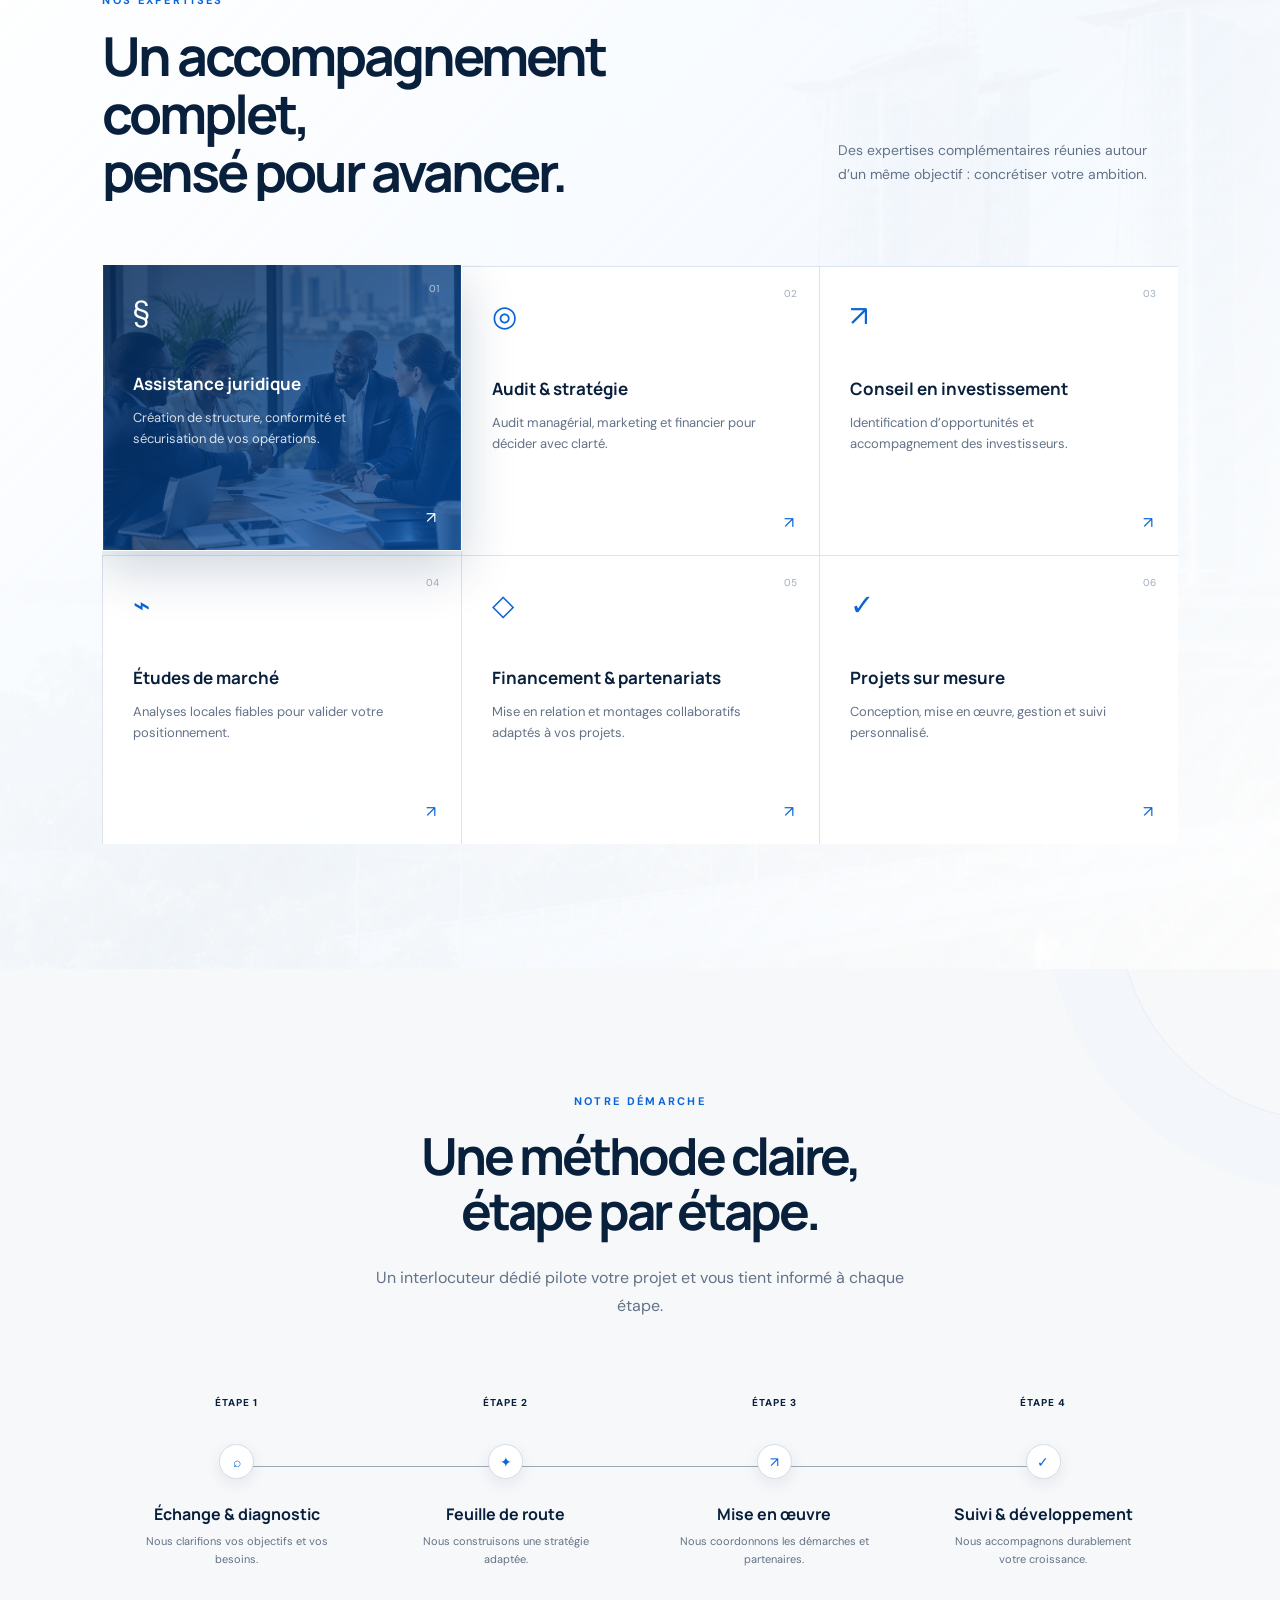
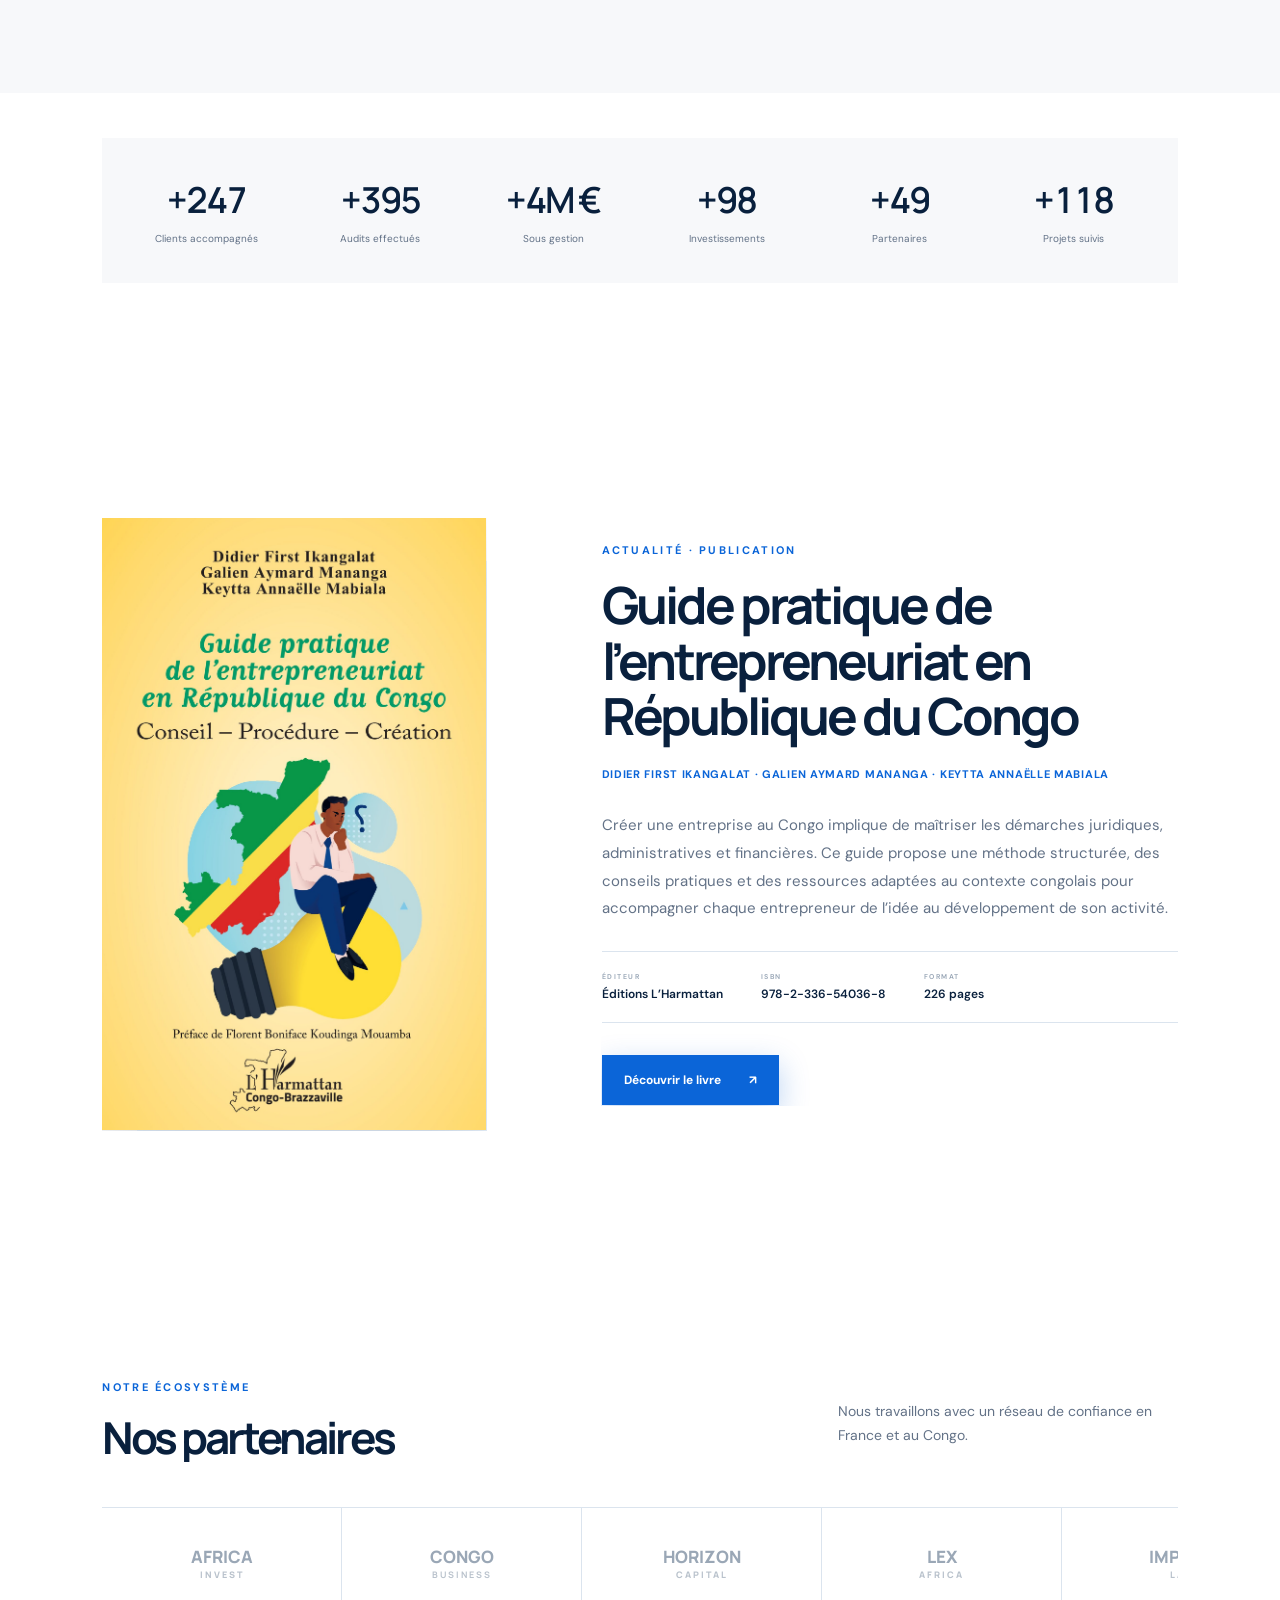
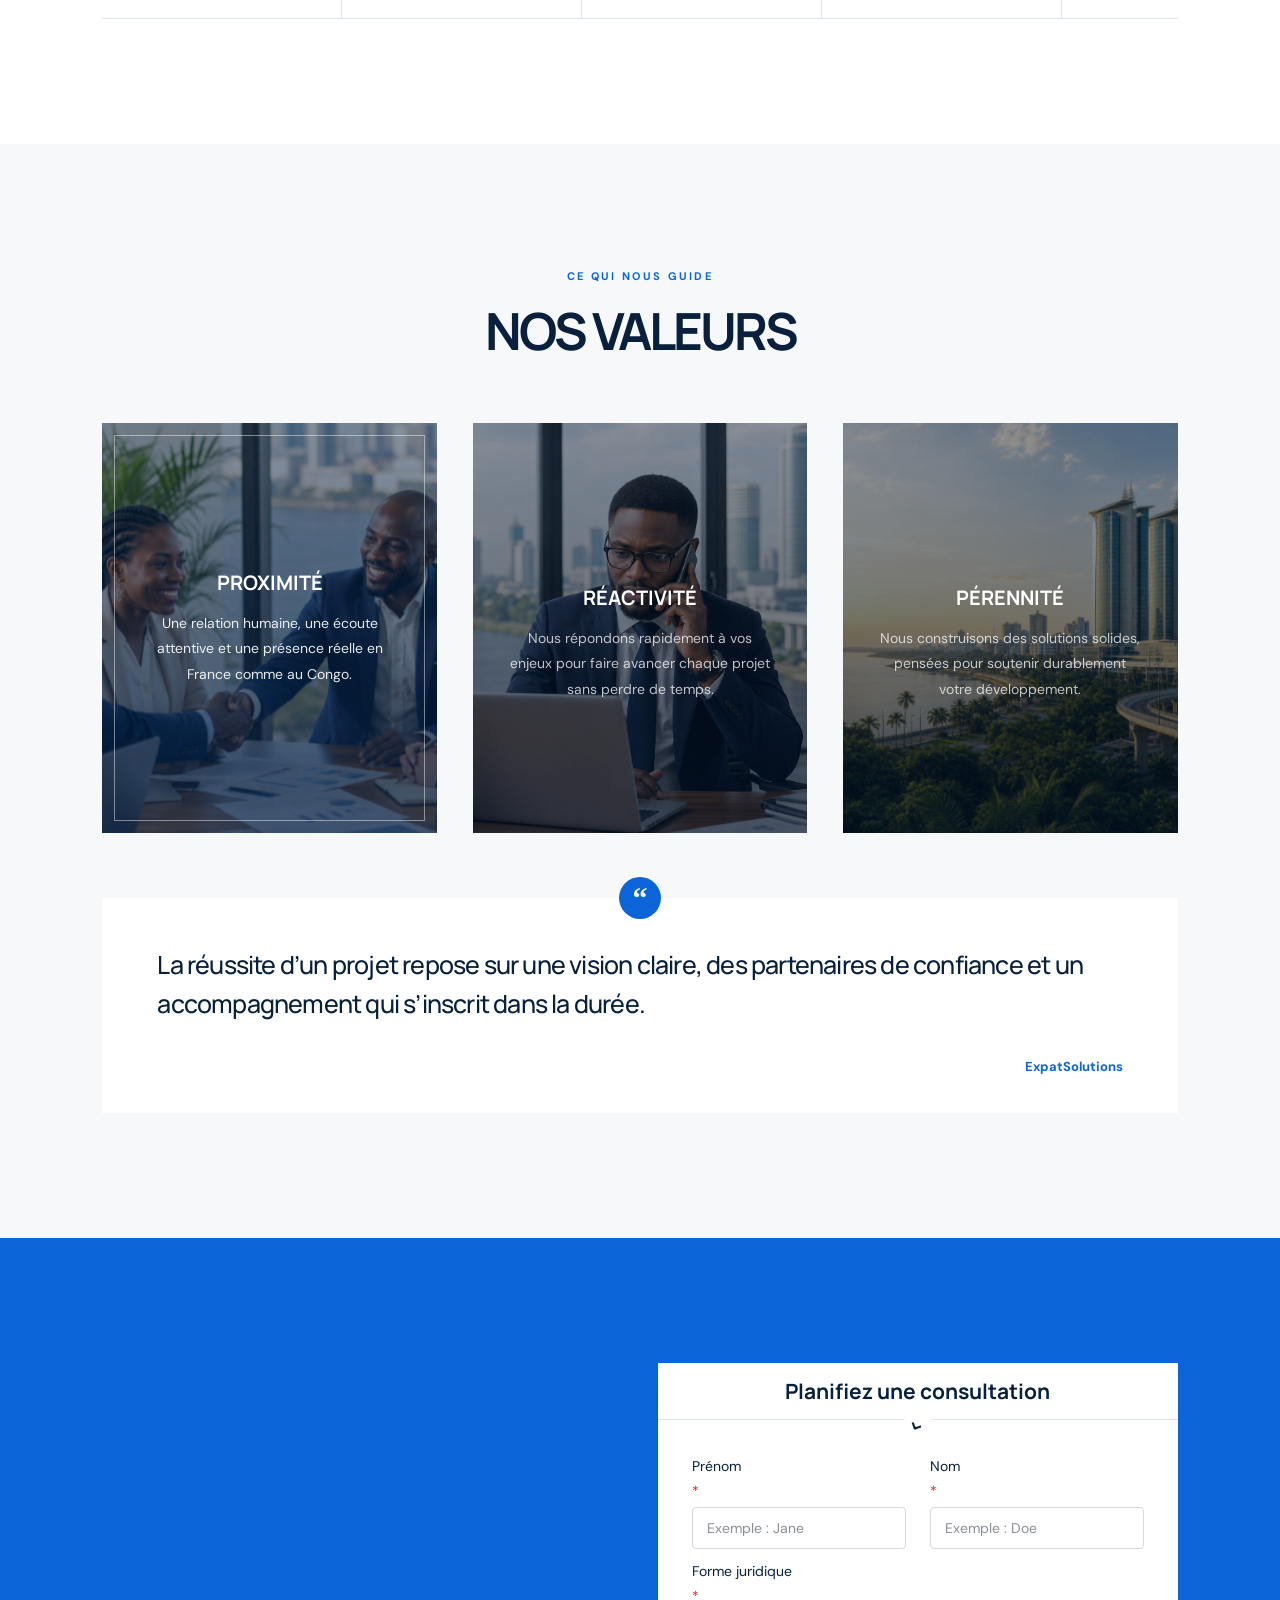
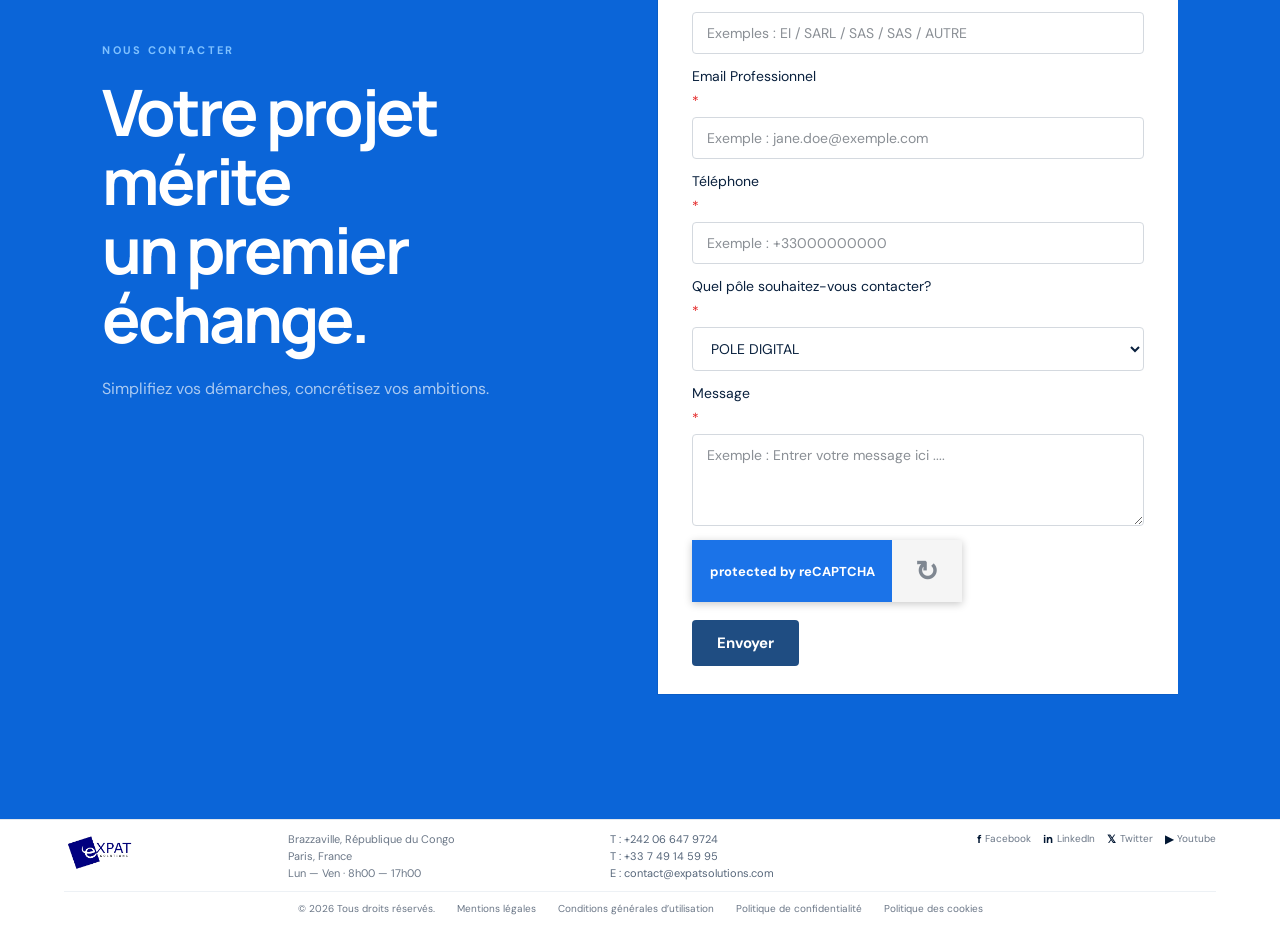
==== commit bfaaa029: "Update consultation title and opening hours" ====
--- a/index.html
+++ b/index.html
@@ -243,7 +243,7 @@
         <p data-fr="Simplifiez vos démarches, concrétisez vos ambitions." data-en="Simplify your processes, achieve your ambitions.">Simplifiez vos démarches, concrétisez vos ambitions.</p>
       </div>
       <form class="consultation-form" action="mailto:contact@expatsolutions.com" method="post" enctype="text/plain">
-        <h3 data-fr="Planifiez une consultation gratuite" data-en="Schedule a free consultation">Planifiez une consultation gratuite</h3>
+        <h3 data-fr="Planifiez une consultation" data-en="Schedule a consultation">Planifiez une consultation</h3>
         <span class="form-mark" aria-hidden="true">⌄</span>
         <div class="form-grid">
           <label>Prénom <em>*</em><input type="text" name="prenom" placeholder="Exemple : Jane" required></label>
@@ -280,7 +280,7 @@
       <address>
         <span>Brazzaville, République du Congo</span>
         <span>Paris, France</span>
-        <span>Lun — Ven · 9h00 — 18h00</span>
+        <span>Lun — Ven · 8h00 — 17h00</span>
       </address>
       <div class="footer-phones">
         <a href="tel:+242066479724">T : +242 06 647 9724</a>
--- a/styles.css
+++ b/styles.css
@@ -193,15 +193,15 @@
 .consultation-form button { border: 0; border-radius: 4px; padding: 13px 25px; color: white; background: #1f4d82; font: 700 15px "DM Sans"; cursor: pointer; transition: .25s; }
 .consultation-form button:hover { transform: translateY(-2px); background: var(--navy); }
 .contact-arrow { display: none; }
-.site-footer { padding: 14px 5vw 16px; color: var(--ink); background: white; border-top: 4px solid #050505; }
-.footer-main { display: grid; grid-template-columns: 1.1fr 1.4fr 1.4fr 1.6fr; gap: 38px; align-items: start; }
-.footer-logo-small img { width: 180px; height: 58px; display: block; object-fit: contain; object-position: left center; }
-.footer-main address, .footer-phones { display: flex; flex-direction: column; gap: 4px; margin: 0; color: #56667a; font-style: normal; font-size: 13px; line-height: 1.35; }
+.site-footer { padding: 12px 5vw 14px; color: var(--ink); background: #fff; border-top: 1px solid #e4e8ee; }
+.footer-main { display: grid; grid-template-columns: .9fr 1.35fr 1.35fr 1.3fr; gap: 28px; align-items: start; }
+.footer-logo-small img { width: 135px; height: 42px; display: block; object-fit: contain; object-position: left center; }
+.footer-main address, .footer-phones { display: flex; flex-direction: column; gap: 2px; margin: 0; color: #6b7787; font-style: normal; font-size: 11px; line-height: 1.35; }
 .footer-phones a { color: #56667a; }
-.footer-mini-social { display: grid; grid-template-columns: repeat(4, 1fr); gap: 14px; text-align: center; }
-.footer-mini-social a { display: flex; flex-direction: column; align-items: center; gap: 2px; color: #001632; font-size: 11px; }
-.footer-mini-social span { height: 20px; display: grid; place-content: center; color: #111; font: 800 19px "Manrope"; line-height: 1; }
-.footer-bottom { margin-top: 18px; display: flex; align-items: center; justify-content: center; gap: 34px; color: #001632; font-size: 12px; }
+.footer-mini-social { display: flex; gap: 12px; align-items: flex-start; justify-content: flex-end; flex-wrap: wrap; }
+.footer-mini-social a { display: inline-flex; align-items: center; gap: 4px; color: #6b7787; font-size: 10px; }
+.footer-mini-social span { height: auto; display: inline; color: #001632; font: 800 11px "Manrope"; line-height: 1; }
+.footer-bottom { margin-top: 10px; padding-top: 10px; display: flex; align-items: center; justify-content: center; gap: 22px; color: #6b7787; border-top: 1px solid #edf1f5; font-size: 10px; }
 .footer-bottom p { margin: 0; }
 .footer-bottom a { white-space: nowrap; }
 
@@ -240,7 +240,7 @@
   .consultation-form { justify-self: stretch; width: 100%; padding: 0 24px 28px; }
   .consultation-form h3 { margin: 0 -24px 24px; padding: 17px 24px; }
   .form-grid { grid-template-columns: 1fr; gap: 0; }
-  .footer-main { grid-template-columns: 1fr; gap: 18px; text-align: center; }
+  .footer-main { grid-template-columns: 1fr; gap: 12px; text-align: center; }
   .footer-logo-small img { margin: 0 auto; object-position: center; }
   .footer-mini-social { max-width: 360px; margin: 0 auto; width: 100%; }
 }
@@ -252,7 +252,7 @@
   .steps { grid-template-columns: 1fr; }
   .stats { grid-template-columns: 1fr 1fr; }
   .news-meta { align-items: flex-start; flex-direction: column; gap: 14px; }
-  .footer-bottom { flex-direction: column; gap: 16px; text-align: center; }
+  .footer-bottom { flex-direction: column; gap: 8px; text-align: center; }
 }
 
 @media (prefers-reduced-motion: reduce) {
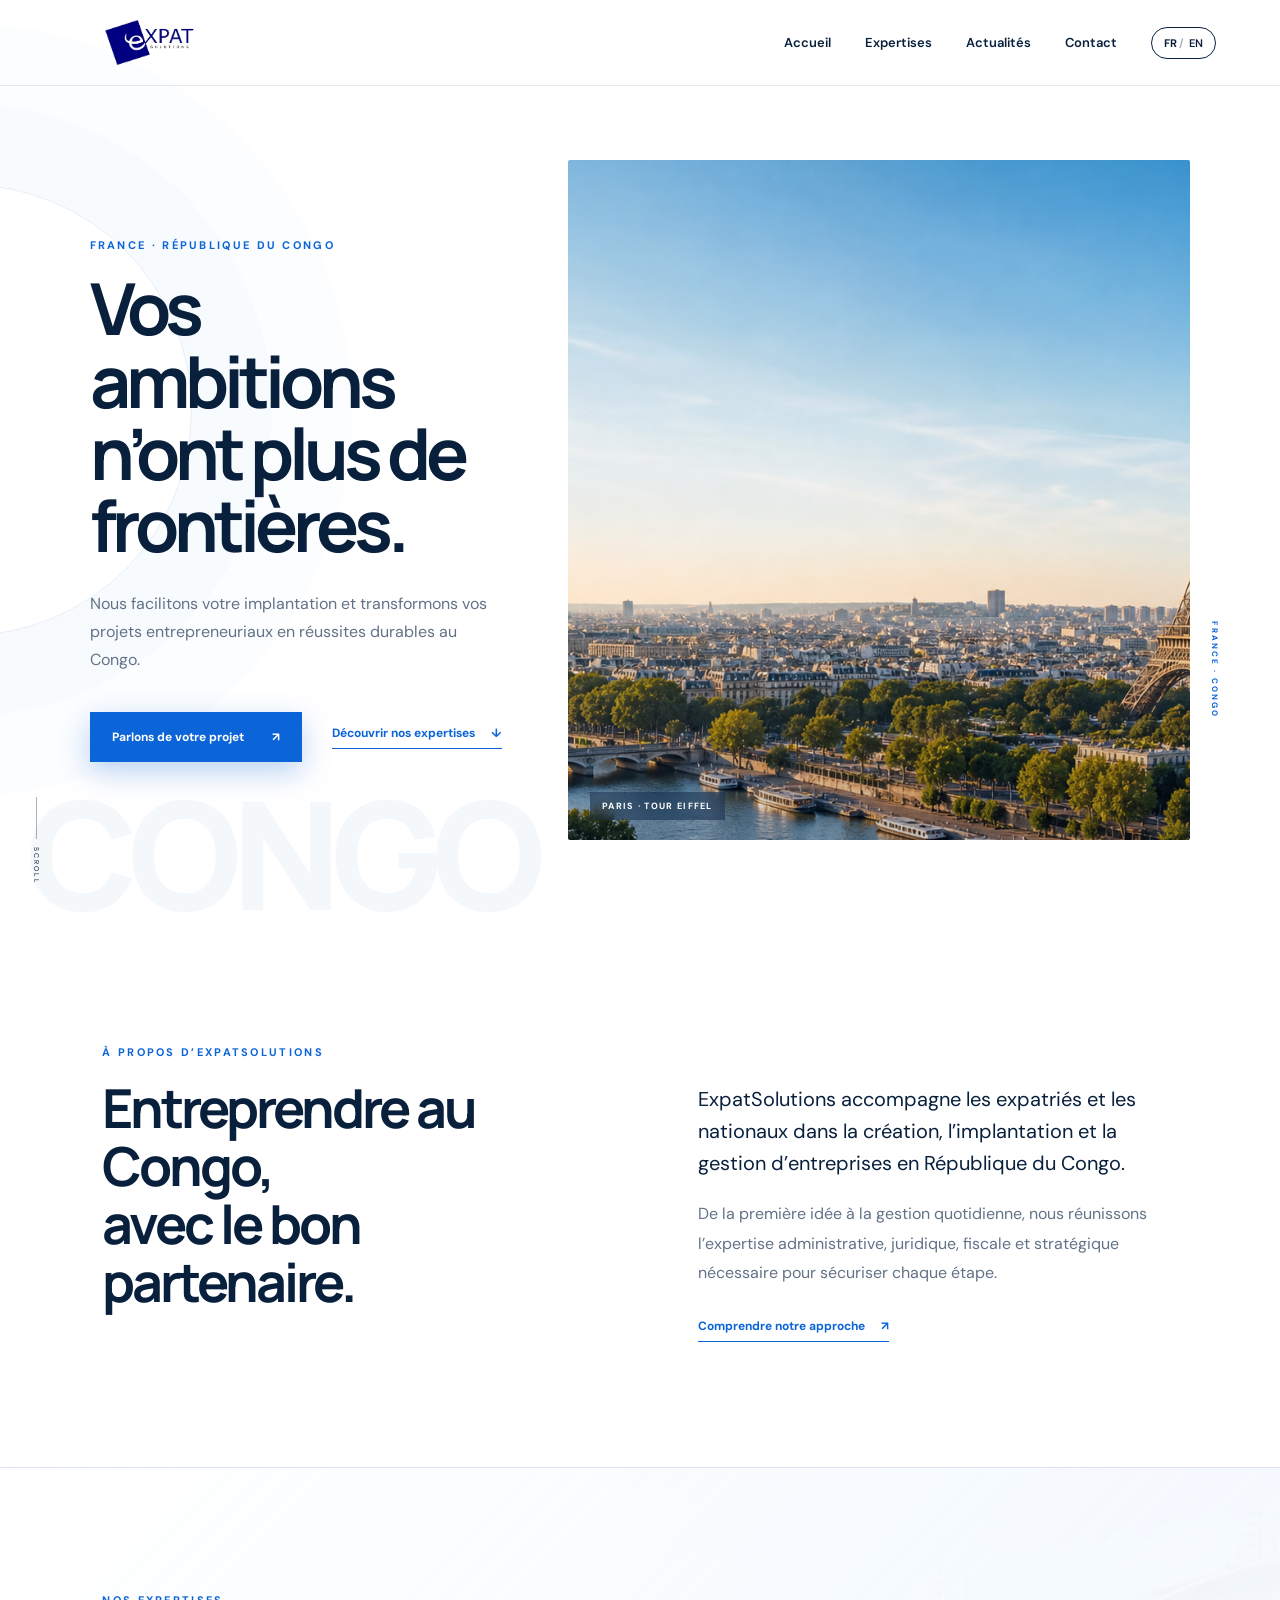
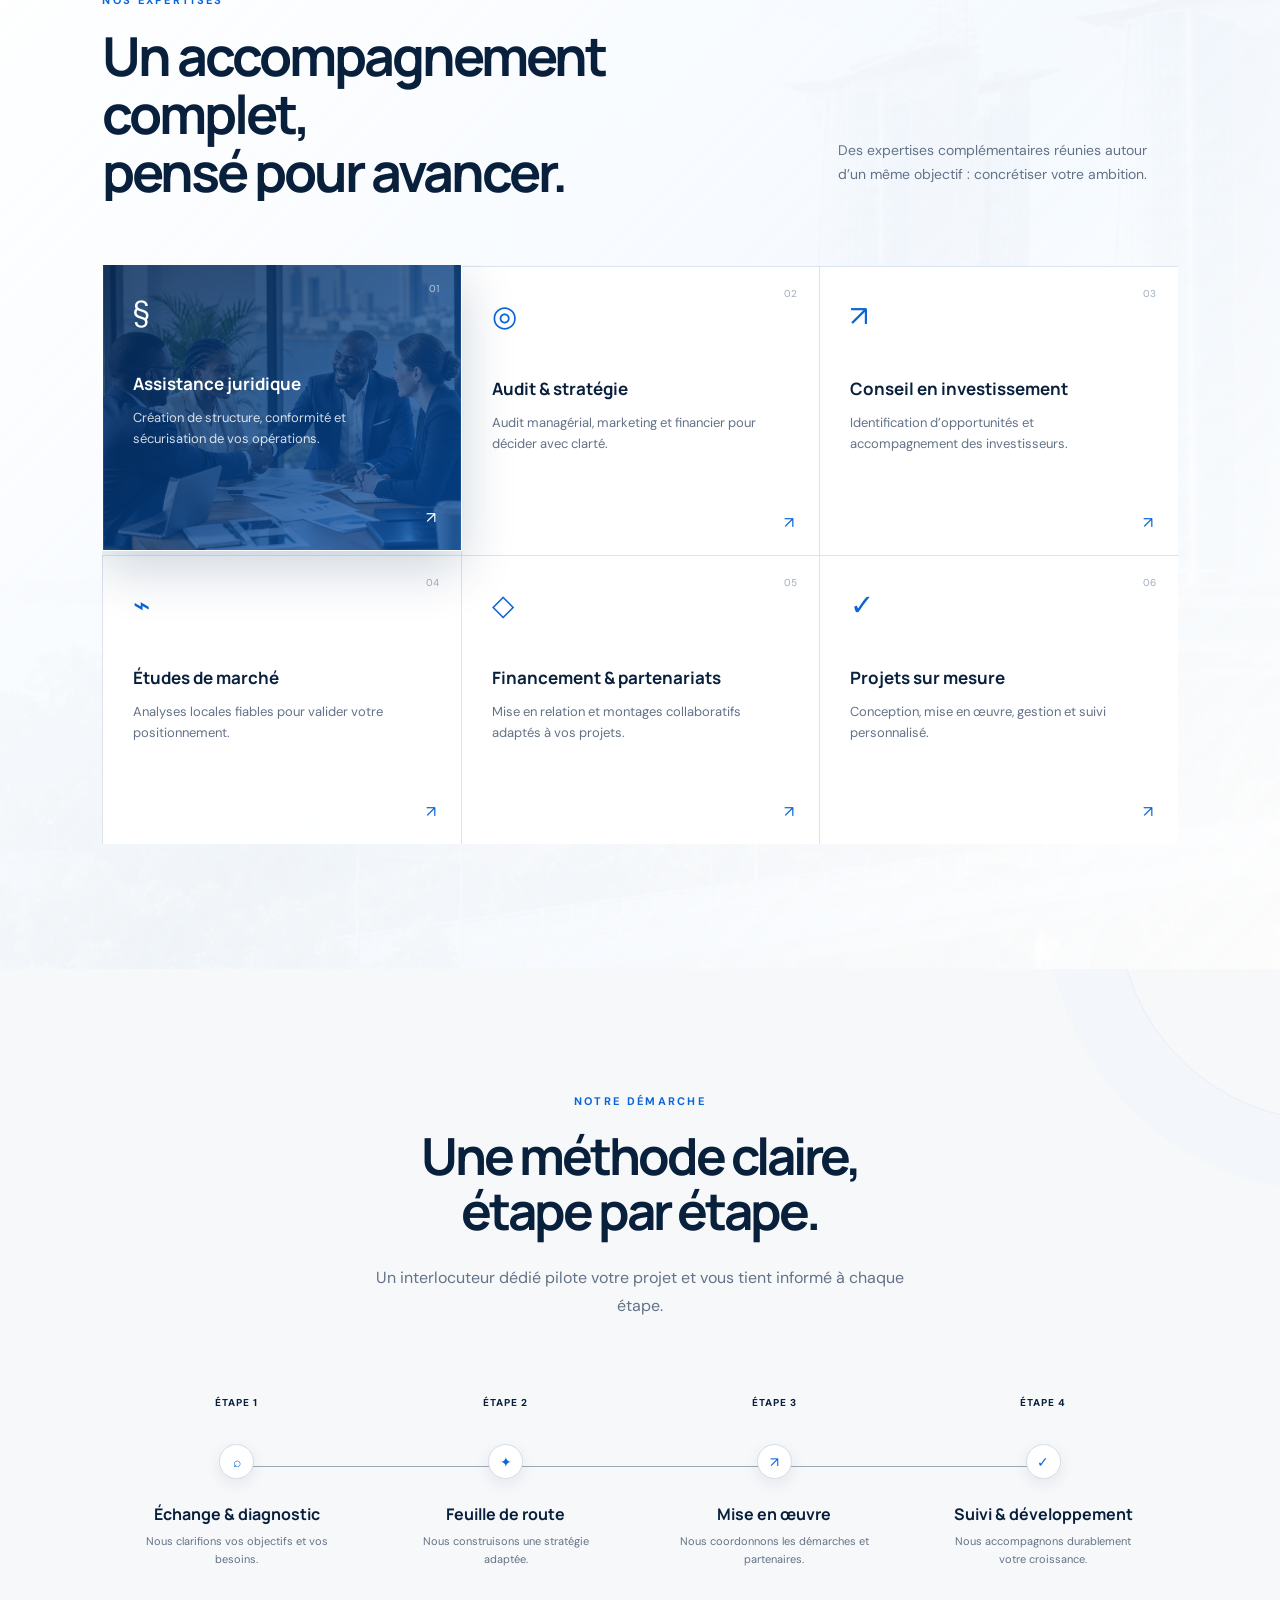
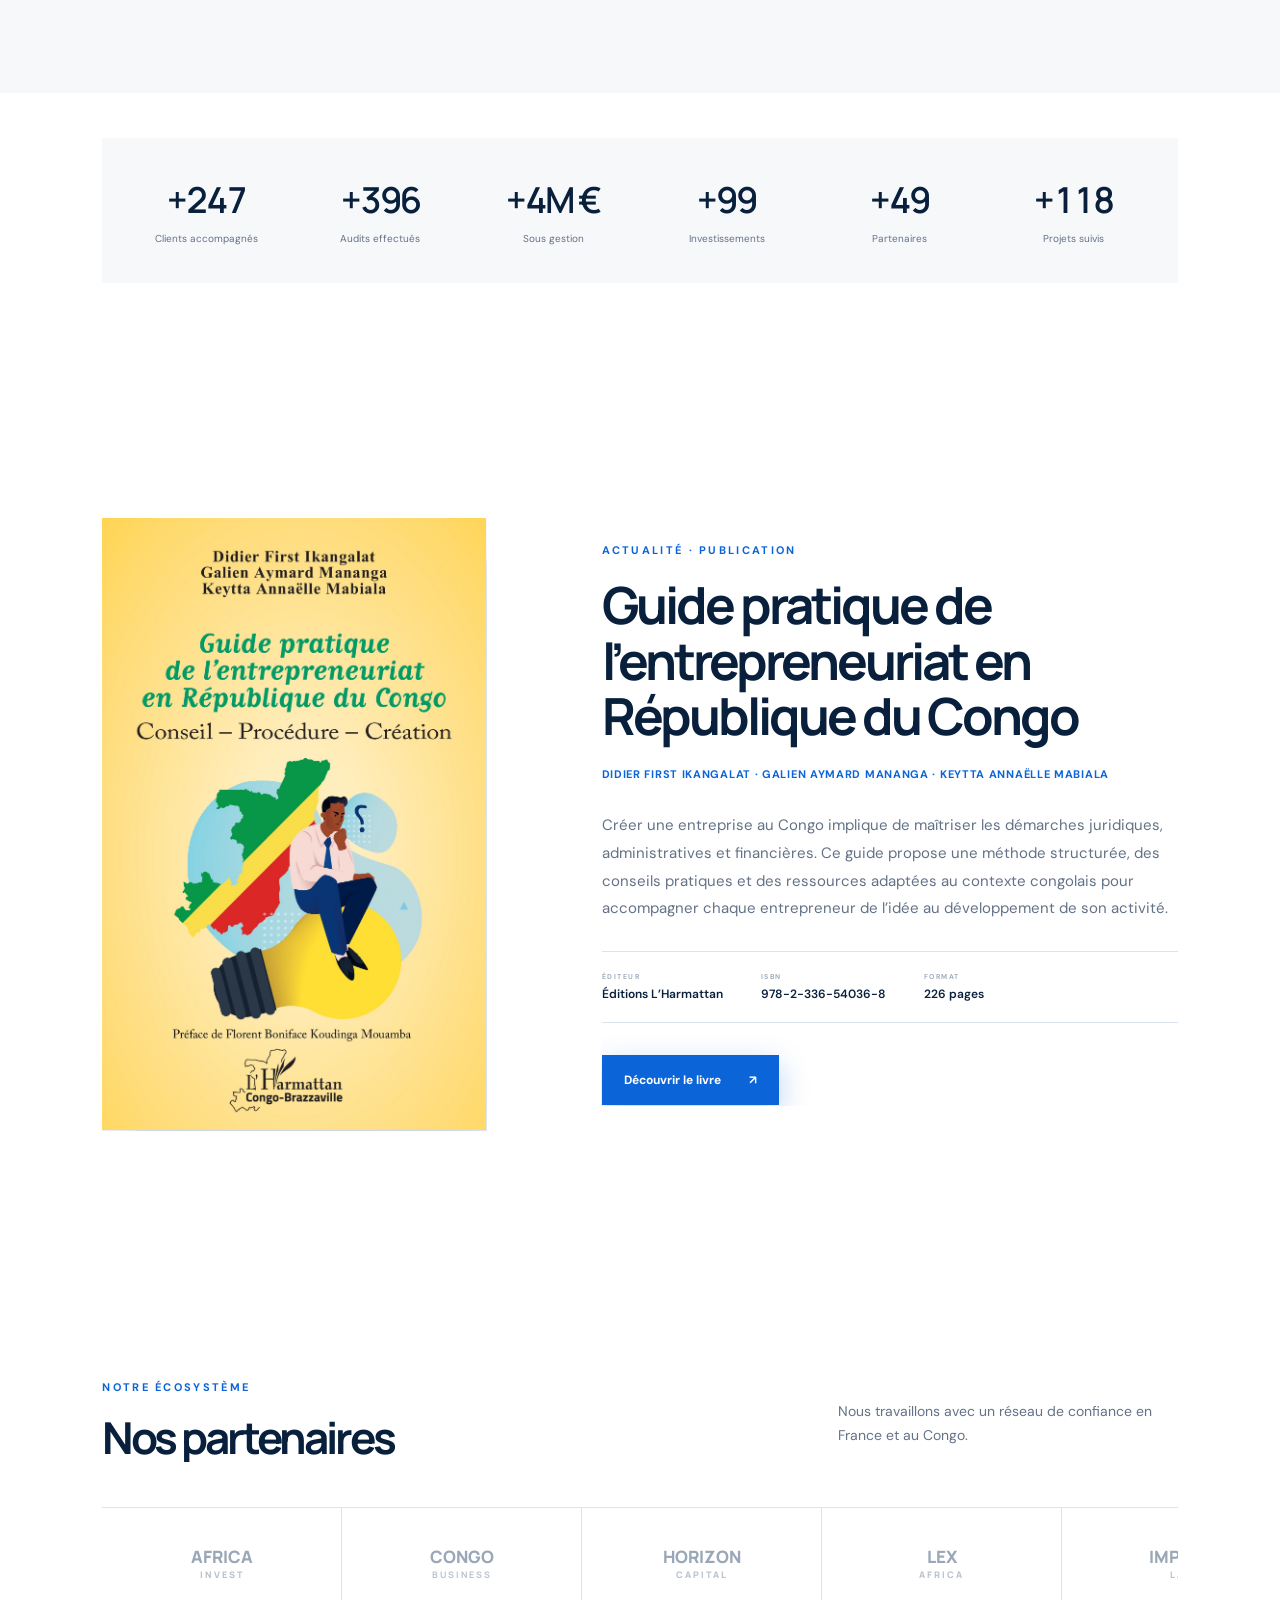
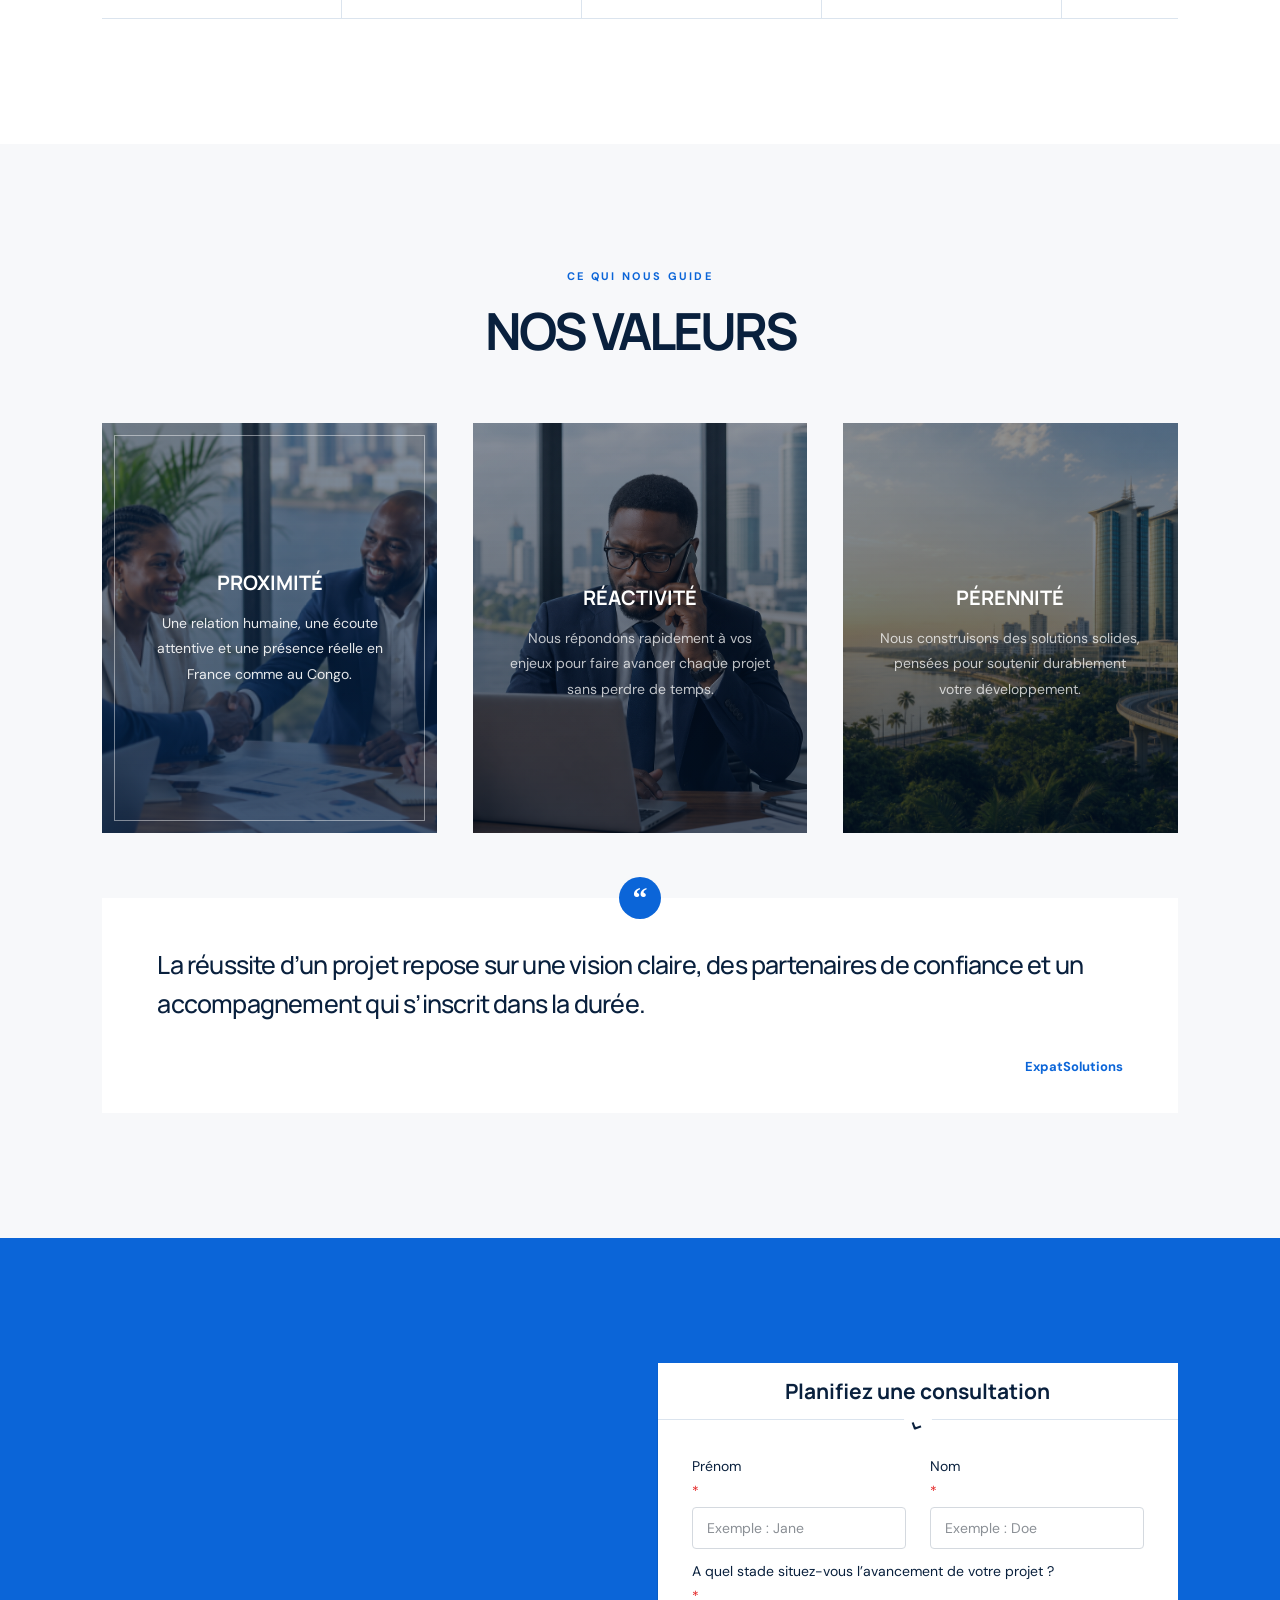
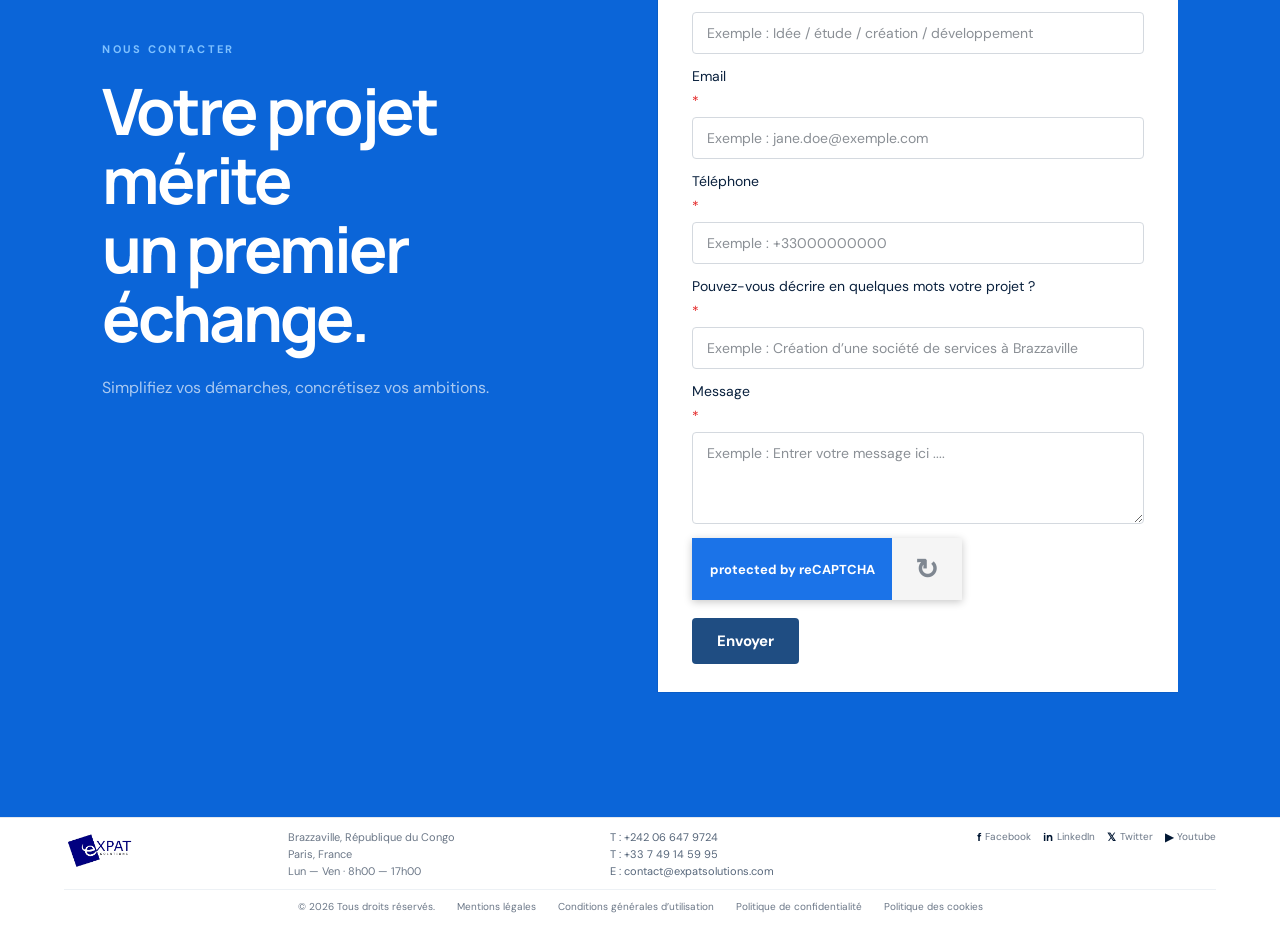
==== commit 6b14dbd5: "Update consultation form labels" ====
--- a/index.html
+++ b/index.html
@@ -249,18 +249,10 @@
           <label>Prénom <em>*</em><input type="text" name="prenom" placeholder="Exemple : Jane" required></label>
           <label>Nom <em>*</em><input type="text" name="nom" placeholder="Exemple : Doe" required></label>
         </div>
-        <label>Forme juridique <em>*</em><input type="text" name="forme_juridique" placeholder="Exemples : EI / SARL / SAS / SAS / AUTRE" required></label>
-        <label>Email Professionnel <em>*</em><input type="email" name="email" placeholder="Exemple : jane.doe@exemple.com" required></label>
+        <label>A quel stade situez-vous l’avancement de votre projet ? <em>*</em><input type="text" name="avancement_projet" placeholder="Exemple : Idée / étude / création / développement" required></label>
+        <label>Email <em>*</em><input type="email" name="email" placeholder="Exemple : jane.doe@exemple.com" required></label>
         <label>Téléphone <em>*</em><input type="tel" name="telephone" placeholder="Exemple : +33000000000" required></label>
-        <label>Quel pôle souhaitez-vous contacter? <em>*</em>
-          <select name="pole" required>
-            <option>POLE DIGITAL</option>
-            <option>ASSISTANCE JURIDIQUE</option>
-            <option>CONSEIL EN INVESTISSEMENT</option>
-            <option>ÉTUDES DE MARCHÉ</option>
-            <option>PROJET SUR MESURE</option>
-          </select>
-        </label>
+        <label>Pouvez-vous décrire en quelques mots votre projet ? <em>*</em><input type="text" name="description_courte" placeholder="Exemple : Création d’une société de services à Brazzaville" required></label>
         <label>Message <em>*</em><textarea name="message" placeholder="Exemple : Entrer votre message ici ...." required></textarea></label>
         <div class="fake-recaptcha" aria-label="protected by reCAPTCHA">
           <span>protected by reCAPTCHA</span>
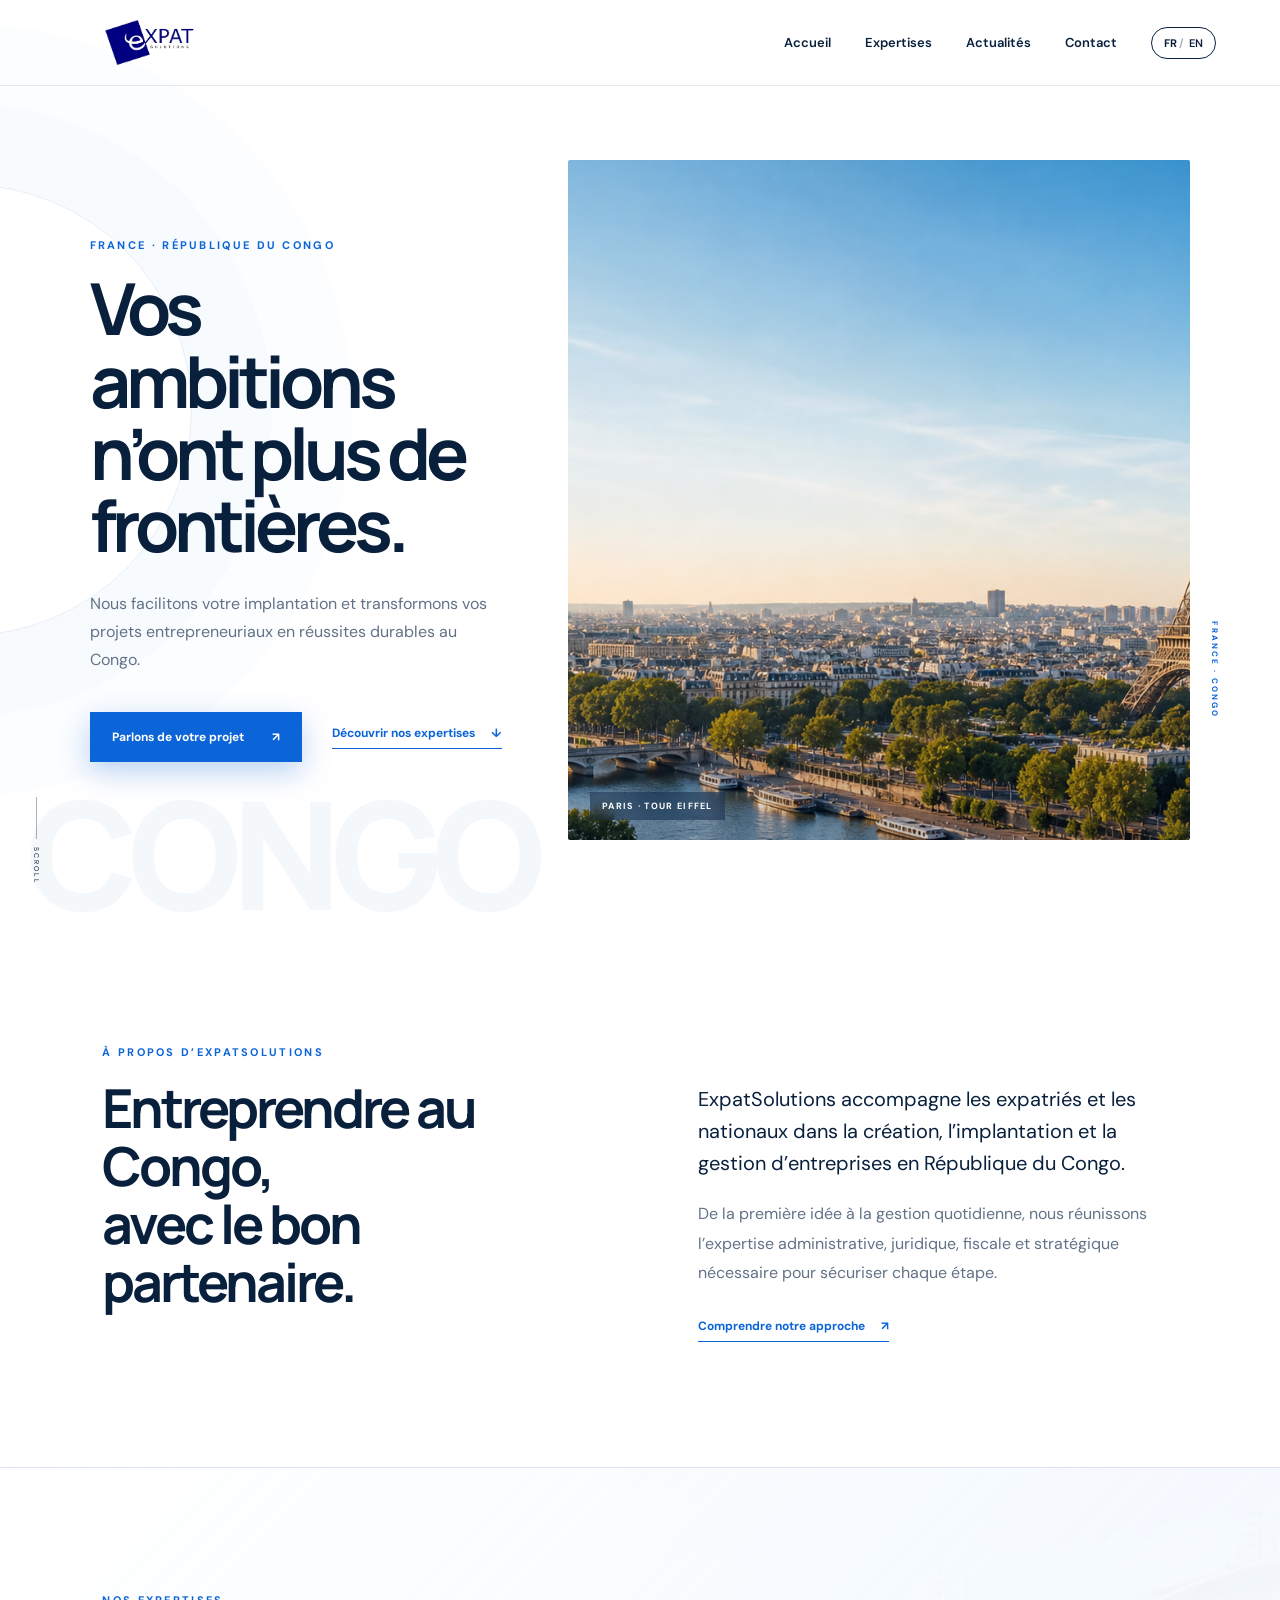
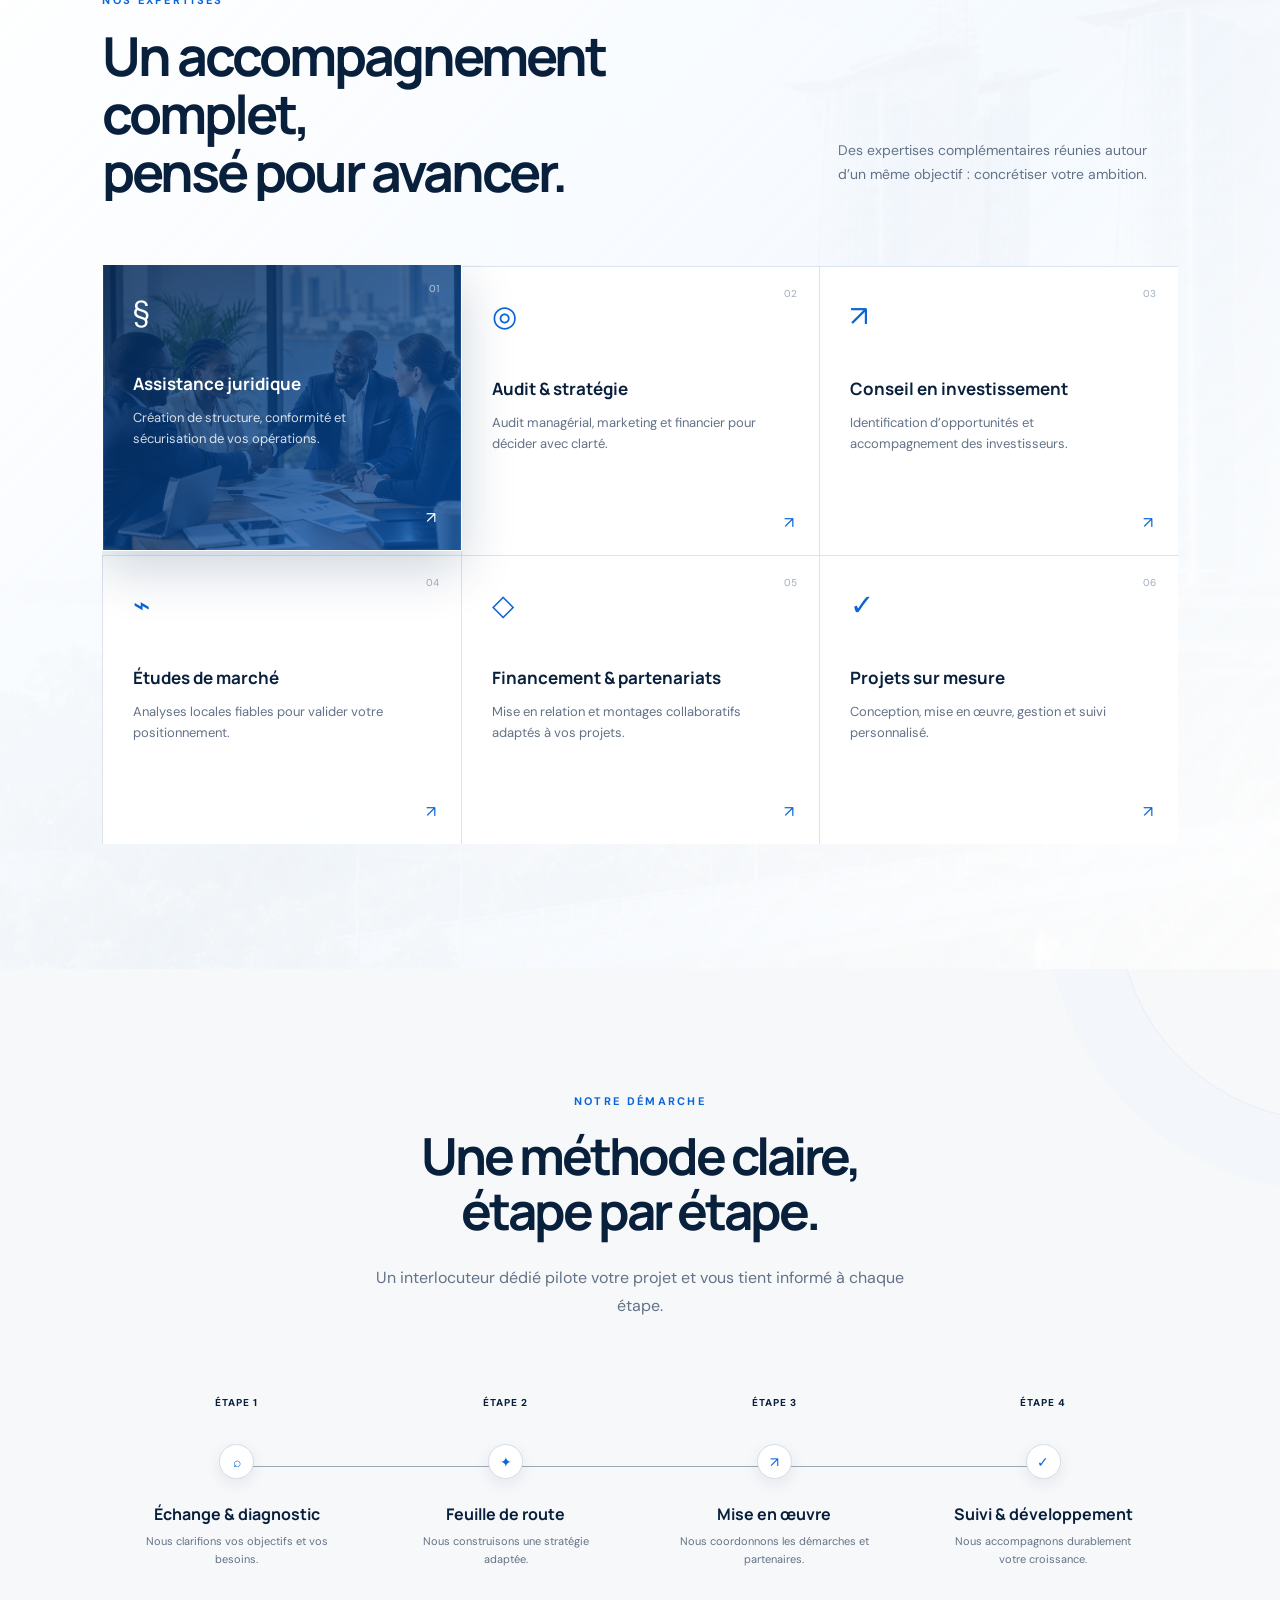
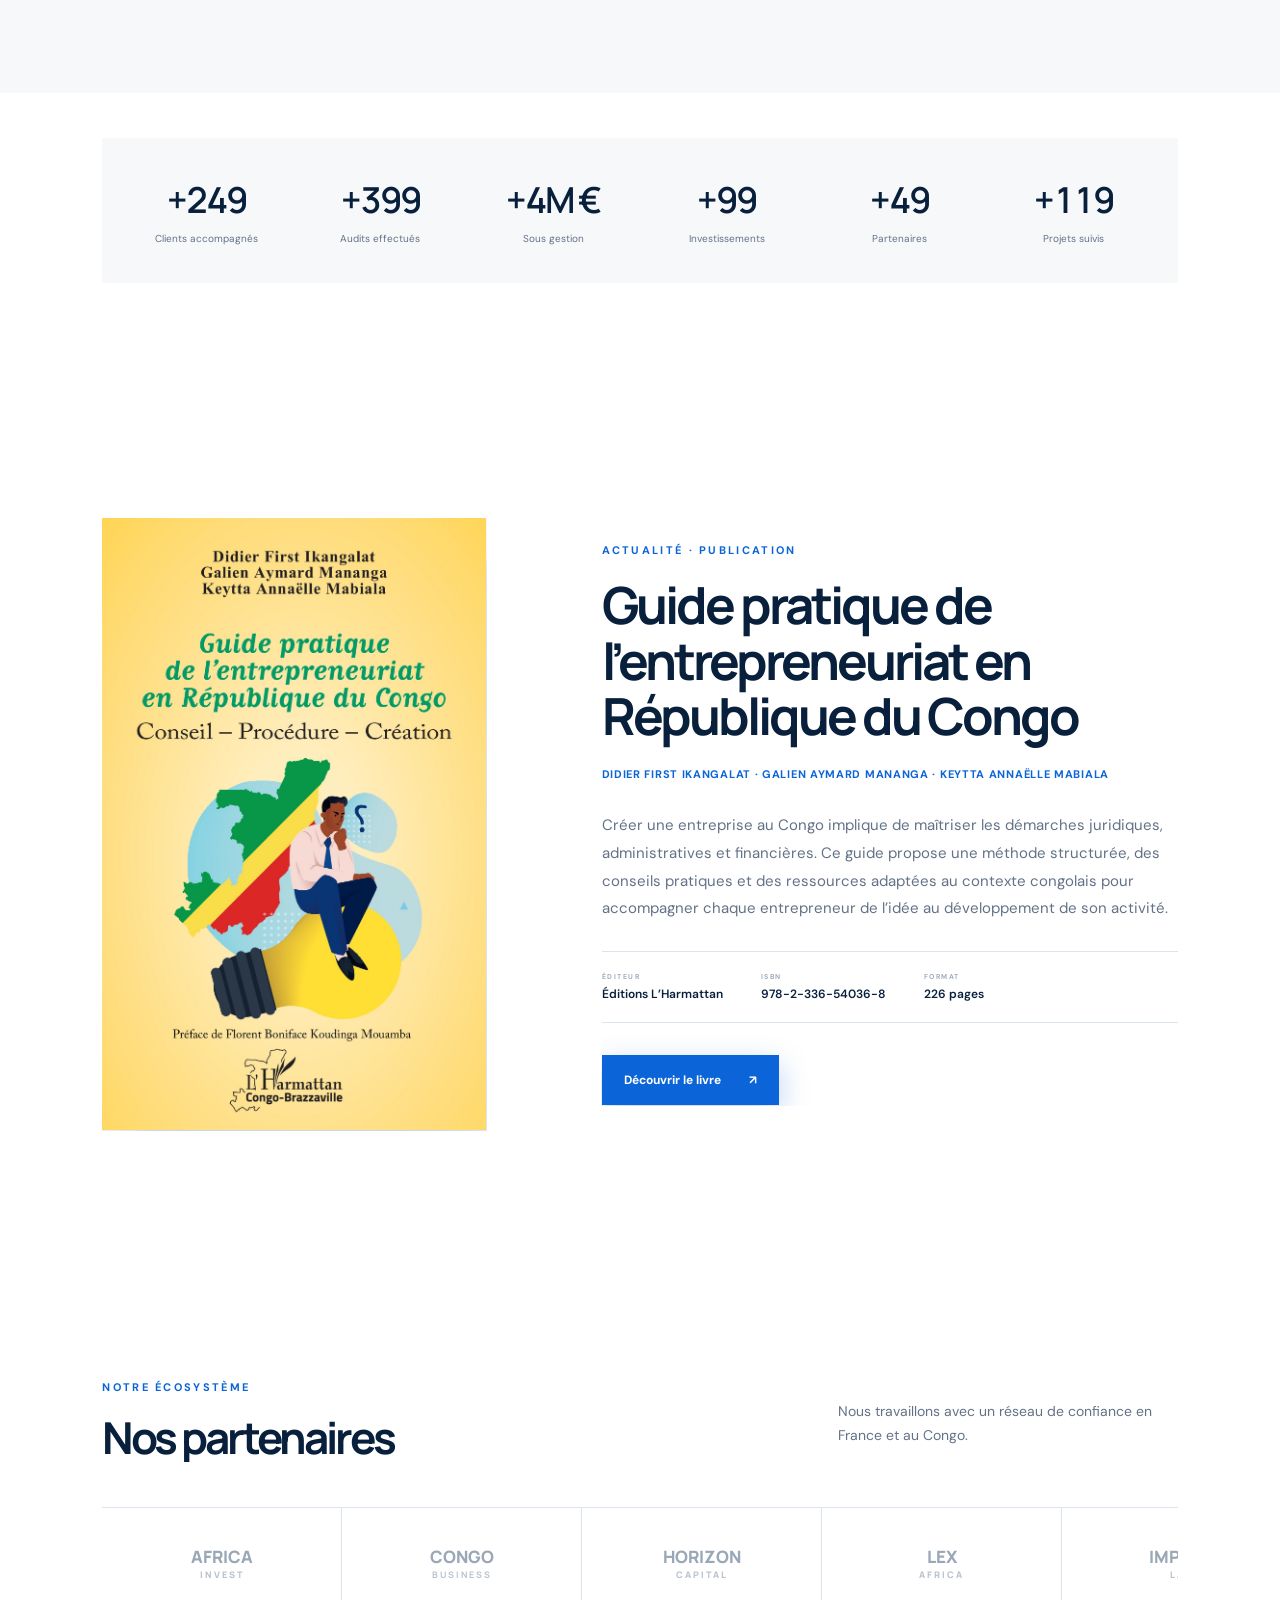
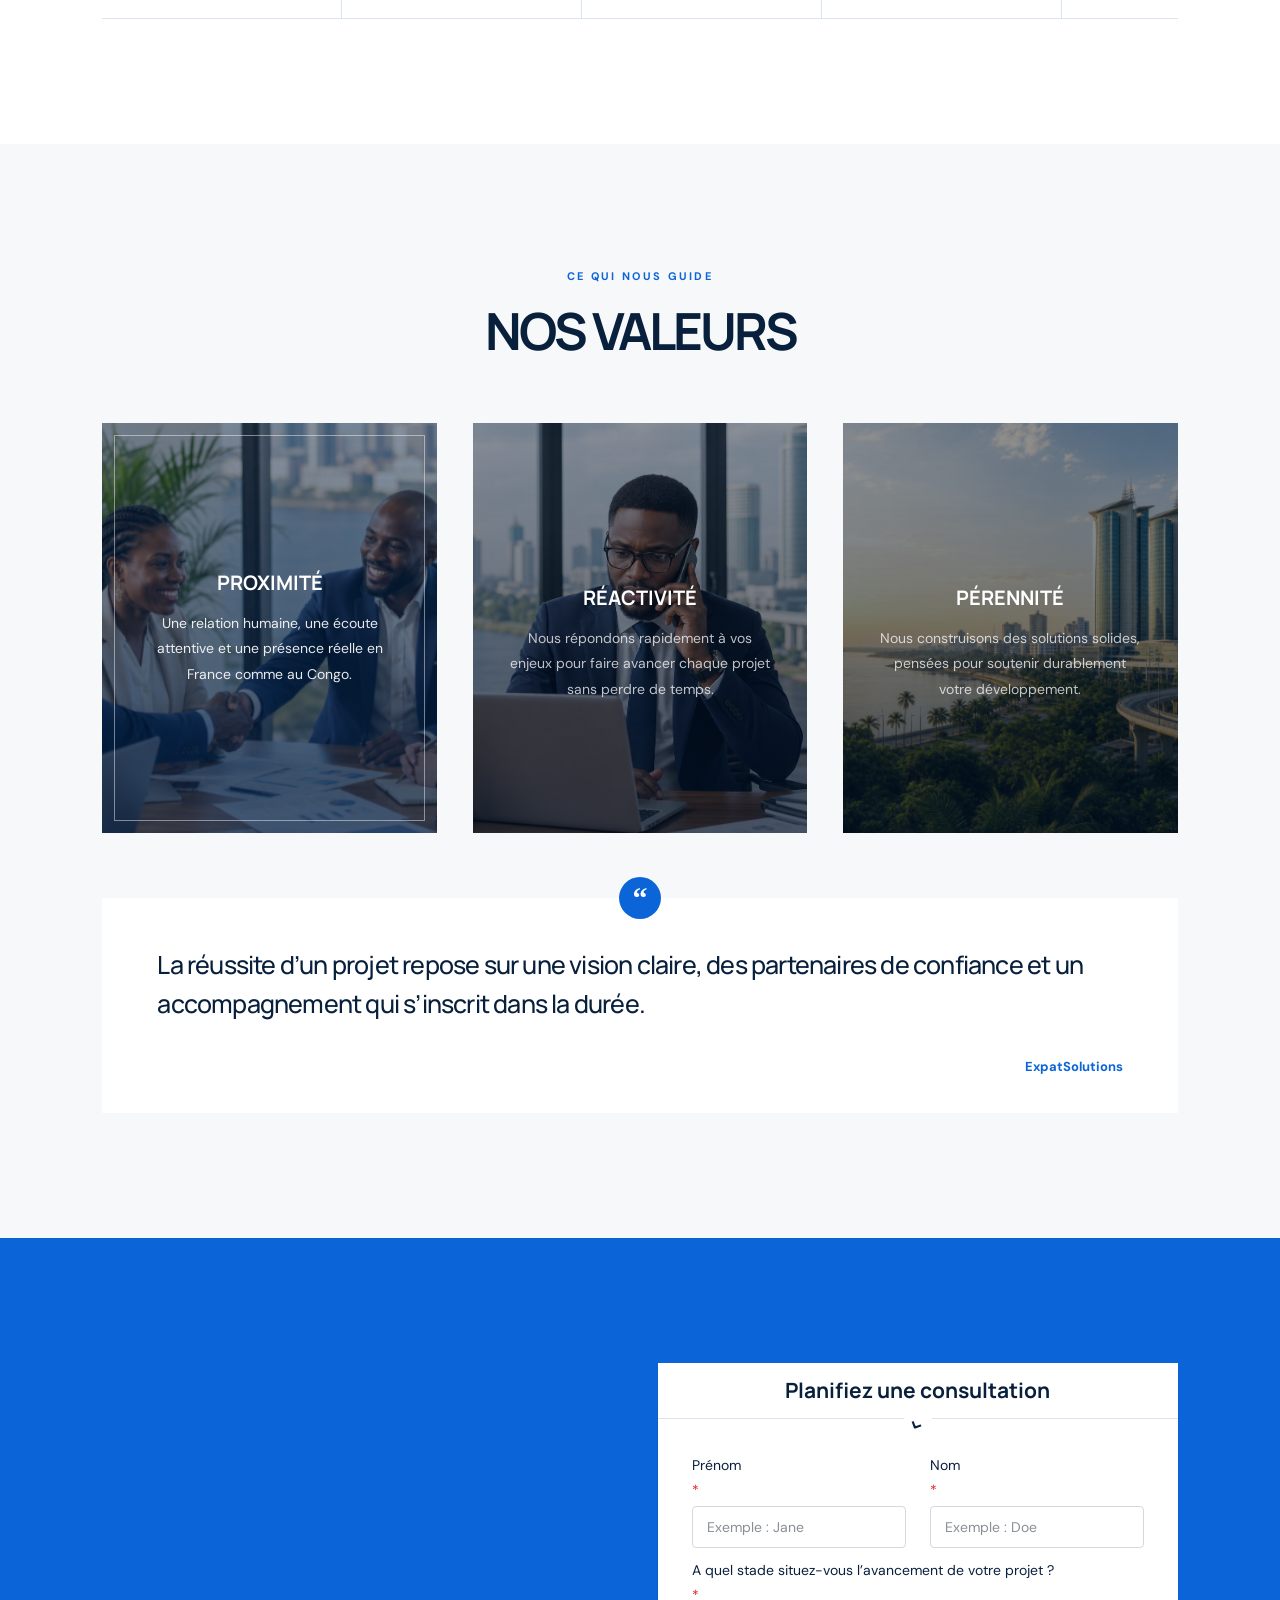
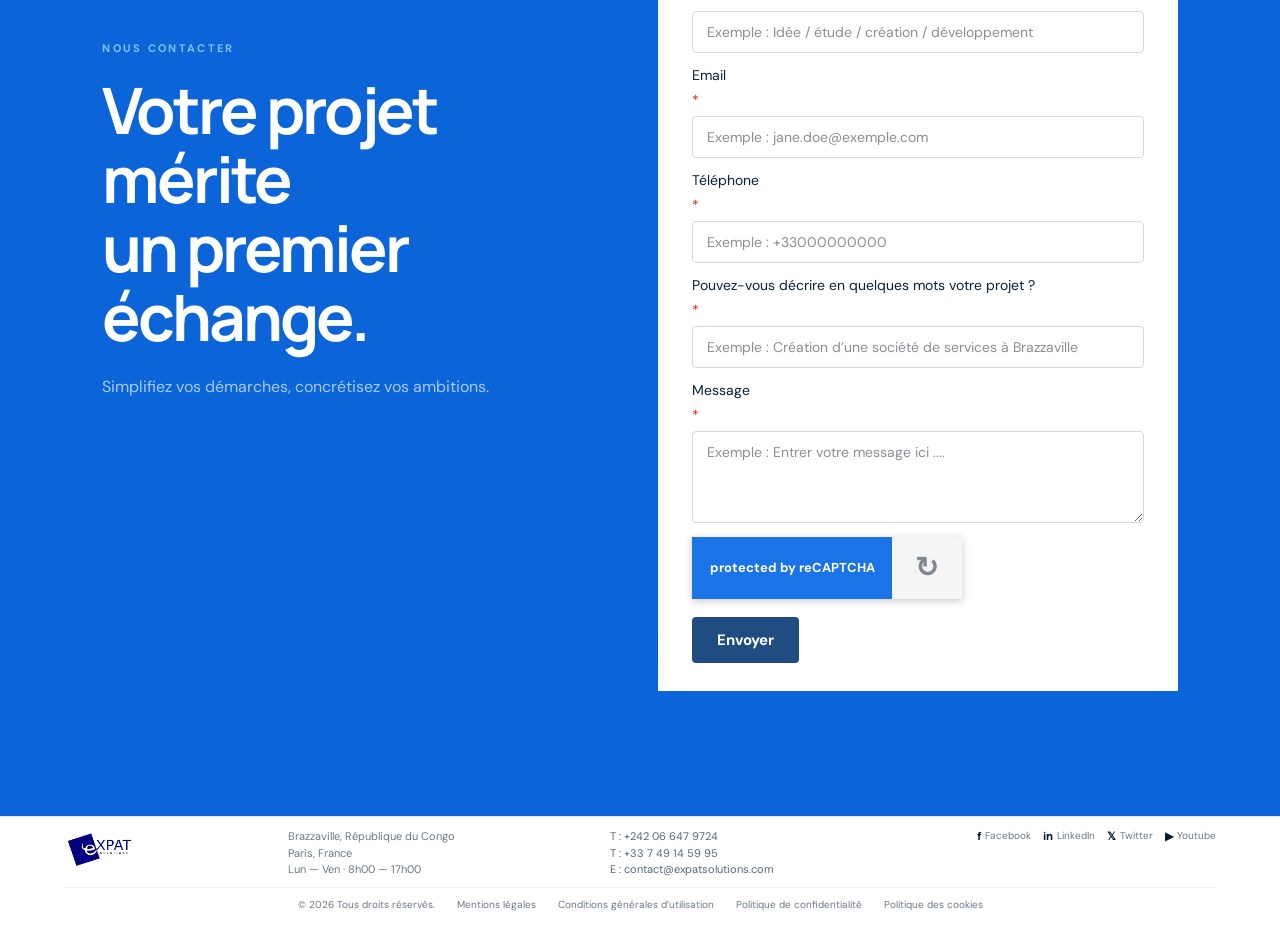
==== commit 99f76db6: "Add standalone contact page" ====
--- a/index.html
+++ b/index.html
@@ -24,7 +24,7 @@
       <a href="#accueil" data-fr="Accueil" data-en="Home">Accueil</a>
       <a href="#expertises" data-fr="Expertises" data-en="Expertise">Expertises</a>
       <a href="#actualites" data-fr="Actualités" data-en="News">Actualités</a>
-      <a href="#contact" data-fr="Contact" data-en="Contact">Contact</a>
+      <a href="contact.html" data-fr="Contact" data-en="Contact">Contact</a>
       <button class="lang-switch" aria-label="Changer la langue"><strong>FR</strong><span>/</span> EN</button>
     </nav>
   </header>
@@ -38,7 +38,7 @@
           Nous facilitons votre implantation et transformons vos projets entrepreneuriaux en réussites durables au Congo.
         </p>
         <div class="hero-actions">
-          <a class="button button-primary" href="#contact" data-fr="Parlons de votre projet" data-en="Let's discuss your project">Parlons de votre projet <span>↗</span></a>
+          <a class="button button-primary" href="contact.html" data-fr="Parlons de votre projet" data-en="Let's discuss your project">Parlons de votre projet <span>↗</span></a>
           <a class="text-link" href="#expertises" data-fr="Découvrir nos expertises" data-en="Discover our expertise">Découvrir nos expertises <span>↓</span></a>
         </div>
       </div>
@@ -92,7 +92,7 @@
           <div class="service-icon">§</div>
           <h3 data-fr="Assistance juridique" data-en="Legal assistance">Assistance juridique</h3>
           <p data-fr="Création de structure, conformité et sécurisation de vos opérations." data-en="Company formation, compliance and operational security.">Création de structure, conformité et sécurisation de vos opérations.</p>
-          <a href="#contact" aria-label="En savoir plus">↗</a>
+          <a href="contact.html" aria-label="En savoir plus">↗</a>
         </article>
         <article class="service">
           <span class="service-bg service-bg-audit" aria-hidden="true"></span>
@@ -100,7 +100,7 @@
           <div class="service-icon">◎</div>
           <h3 data-fr="Audit & stratégie" data-en="Audit & strategy">Audit & stratégie</h3>
           <p data-fr="Audit managérial, marketing et financier pour décider avec clarté." data-en="Management, marketing and financial audits for clear decisions.">Audit managérial, marketing et financier pour décider avec clarté.</p>
-          <a href="#contact" aria-label="En savoir plus">↗</a>
+          <a href="contact.html" aria-label="En savoir plus">↗</a>
         </article>
         <article class="service">
           <span class="service-bg service-bg-invest" aria-hidden="true"></span>
@@ -108,7 +108,7 @@
           <div class="service-icon">↗</div>
           <h3 data-fr="Conseil en investissement" data-en="Investment advisory">Conseil en investissement</h3>
           <p data-fr="Identification d’opportunités et accompagnement des investisseurs." data-en="Opportunity sourcing and investor support.">Identification d’opportunités et accompagnement des investisseurs.</p>
-          <a href="#contact" aria-label="En savoir plus">↗</a>
+          <a href="contact.html" aria-label="En savoir plus">↗</a>
         </article>
         <article class="service">
           <span class="service-bg service-bg-market" aria-hidden="true"></span>
@@ -116,7 +116,7 @@
           <div class="service-icon">⌁</div>
           <h3 data-fr="Études de marché" data-en="Market research">Études de marché</h3>
           <p data-fr="Analyses locales fiables pour valider votre positionnement." data-en="Reliable local analysis to validate your positioning.">Analyses locales fiables pour valider votre positionnement.</p>
-          <a href="#contact" aria-label="En savoir plus">↗</a>
+          <a href="contact.html" aria-label="En savoir plus">↗</a>
         </article>
         <article class="service">
           <span class="service-bg service-bg-funding" aria-hidden="true"></span>
@@ -124,7 +124,7 @@
           <div class="service-icon">◇</div>
           <h3 data-fr="Financement & partenariats" data-en="Funding & partnerships">Financement & partenariats</h3>
           <p data-fr="Mise en relation et montages collaboratifs adaptés à vos projets." data-en="Networking and collaborative arrangements tailored to your projects.">Mise en relation et montages collaboratifs adaptés à vos projets.</p>
-          <a href="#contact" aria-label="En savoir plus">↗</a>
+          <a href="contact.html" aria-label="En savoir plus">↗</a>
         </article>
         <article class="service">
           <span class="service-bg service-bg-project" aria-hidden="true"></span>
@@ -132,7 +132,7 @@
           <div class="service-icon">✓</div>
           <h3 data-fr="Projets sur mesure" data-en="Tailored projects">Projets sur mesure</h3>
           <p data-fr="Conception, mise en œuvre, gestion et suivi personnalisé." data-en="Design, implementation, management and personalized monitoring.">Conception, mise en œuvre, gestion et suivi personnalisé.</p>
-          <a href="#contact" aria-label="En savoir plus">↗</a>
+          <a href="contact.html" aria-label="En savoir plus">↗</a>
         </article>
       </div>
     </section>
--- a/styles.css
+++ b/styles.css
@@ -176,10 +176,10 @@
 .values-quote cite { display: block; margin-top: 35px; color: var(--blue); font-size: 13px; font-style: normal; font-weight: 700; text-align: right; }
 
 .contact { background: var(--blue); color: white; display: grid; grid-template-columns: .85fr 1.15fr; gap: 6vw; align-items: center; }
-.contact h2 { font-size: clamp(40px, 5vw, 70px); }
+.contact h1, .contact h2 { font-size: clamp(40px, 5vw, 70px); line-height: 1.08; }
 .contact > div:first-child > p:last-child { color: rgba(255,255,255,.65); margin-top: 25px; }
 .consultation-form { width: min(520px, 100%); justify-self: end; padding: 0 34px 28px; color: var(--ink); background: white; box-shadow: 0 25px 70px rgba(4,22,46,.2); }
-.consultation-form h3 { margin: 0 -34px 22px; padding: 14px 34px; text-align: center; font-size: 21px; border-bottom: 1px solid var(--line); }
+.consultation-form h2, .consultation-form h3 { margin: 0 -34px 22px; padding: 14px 34px; text-align: center; font-size: 21px; line-height: 1.25; letter-spacing: 0; border-bottom: 1px solid var(--line); }
 .form-mark { width: 28px; height: 28px; display: grid; place-content: center; margin: -35px auto 22px; color: var(--ink); background: white; border-radius: 50%; font-size: 25px; transform: rotate(25deg); }
 .form-grid { display: grid; grid-template-columns: 1fr 1fr; gap: 24px; }
 .consultation-form label { display: flex; flex-direction: column; gap: 7px; margin-bottom: 13px; color: var(--ink); font-size: 14px; }
@@ -193,6 +193,12 @@
 .consultation-form button { border: 0; border-radius: 4px; padding: 13px 25px; color: white; background: #1f4d82; font: 700 15px "DM Sans"; cursor: pointer; transition: .25s; }
 .consultation-form button:hover { transform: translateY(-2px); background: var(--navy); }
 .contact-arrow { display: none; }
+.contact-page .site-header { background: rgba(255,255,255,.92); backdrop-filter: blur(16px); }
+.contact-standalone { min-height: calc(100vh - 96px); padding-top: 150px; }
+.contact-standalone > div:first-child { max-width: 620px; }
+.contact-standalone > div:first-child > p:not(.eyebrow) { max-width: 500px; color: rgba(255,255,255,.72); font-size: 17px; line-height: 1.7; }
+.contact-details { margin-top: 35px; display: flex; flex-direction: column; gap: 11px; color: rgba(255,255,255,.85); font-weight: 700; }
+.contact-details a { width: fit-content; border-bottom: 1px solid rgba(255,255,255,.35); padding-bottom: 4px; }
 .site-footer { padding: 12px 5vw 14px; color: var(--ink); background: #fff; border-top: 1px solid #e4e8ee; }
 .footer-main { display: grid; grid-template-columns: .9fr 1.35fr 1.35fr 1.3fr; gap: 28px; align-items: start; }
 .footer-logo-small img { width: 135px; height: 42px; display: block; object-fit: contain; object-position: left center; }
@@ -238,8 +244,9 @@
   .values-quote { margin-top: 45px; padding: 45px 28px 30px; }
   .contact { grid-template-columns: 1fr; }
   .consultation-form { justify-self: stretch; width: 100%; padding: 0 24px 28px; }
-  .consultation-form h3 { margin: 0 -24px 24px; padding: 17px 24px; }
+  .consultation-form h2, .consultation-form h3 { margin: 0 -24px 24px; padding: 17px 24px; }
   .form-grid { grid-template-columns: 1fr; gap: 0; }
+  .contact-standalone { min-height: auto; padding-top: 110px; }
   .footer-main { grid-template-columns: 1fr; gap: 12px; text-align: center; }
   .footer-logo-small img { margin: 0 auto; object-position: center; }
   .footer-mini-social { max-width: 360px; margin: 0 auto; width: 100%; }
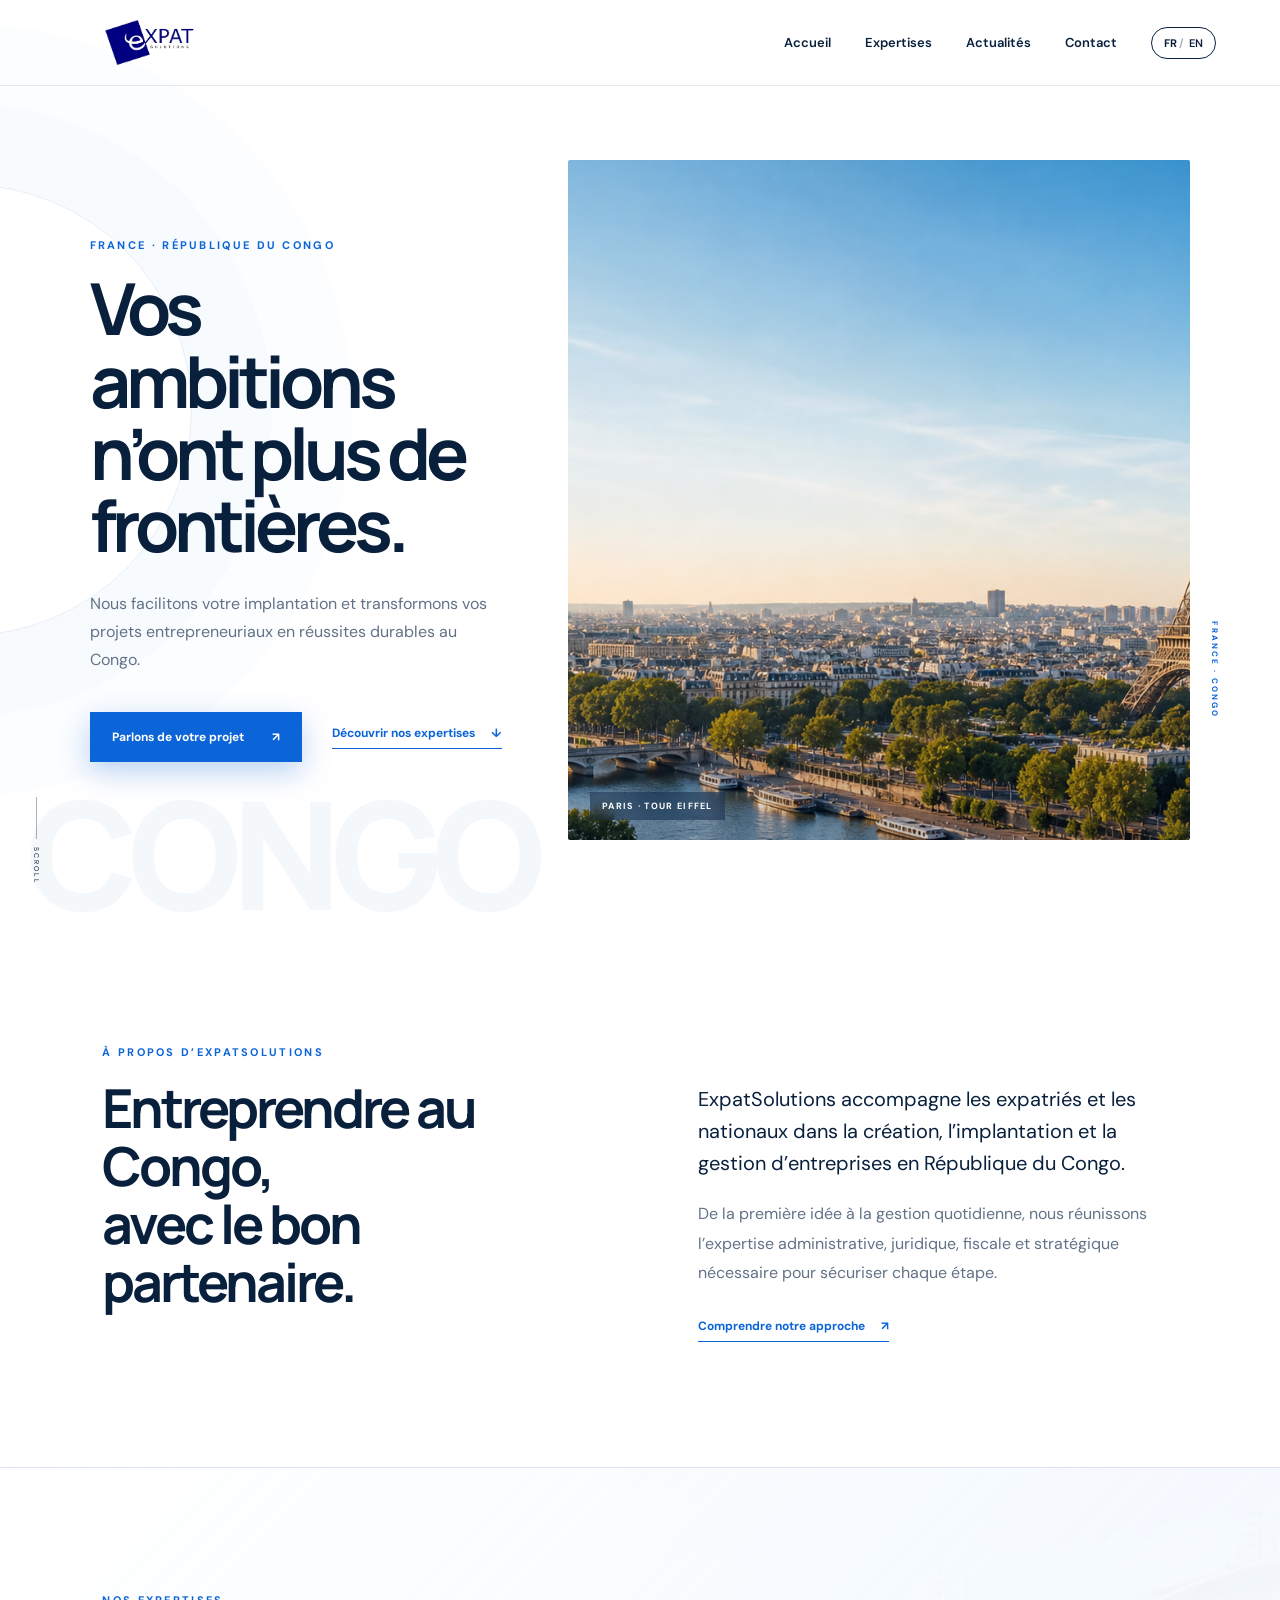
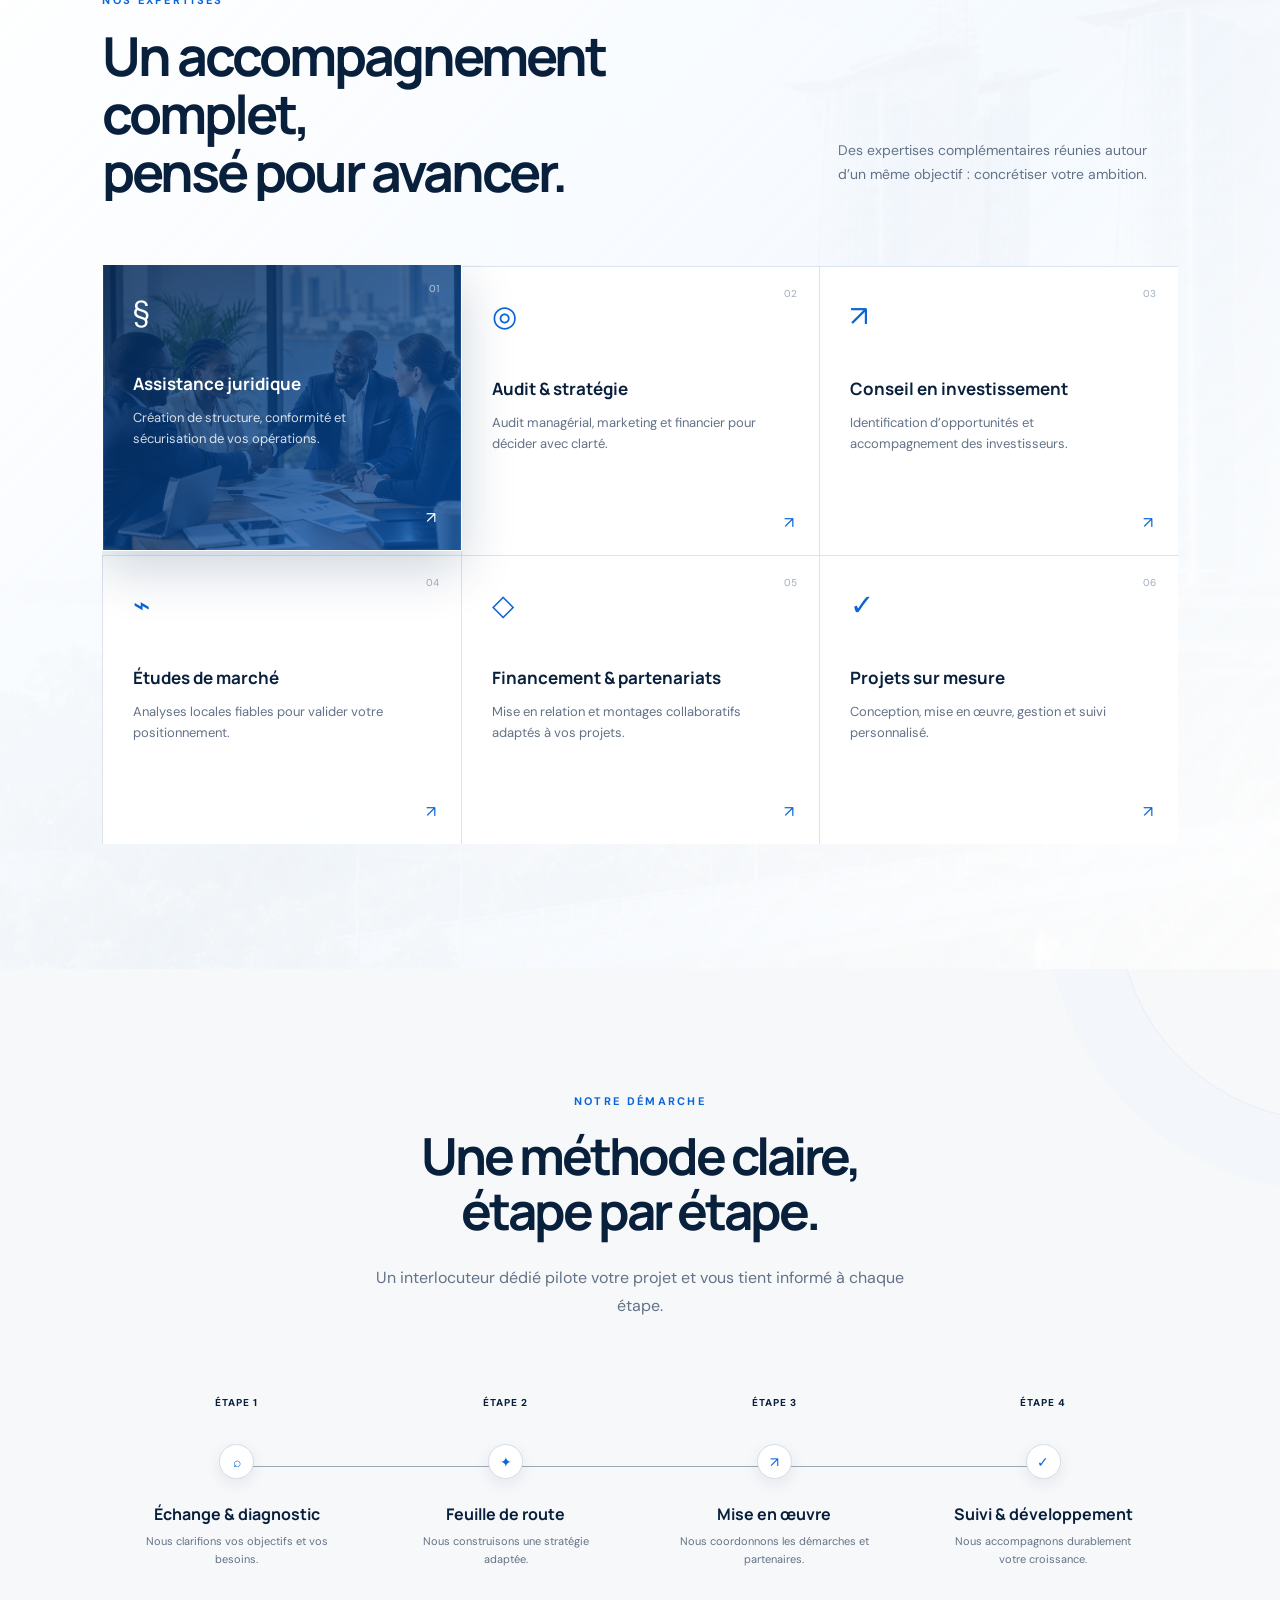
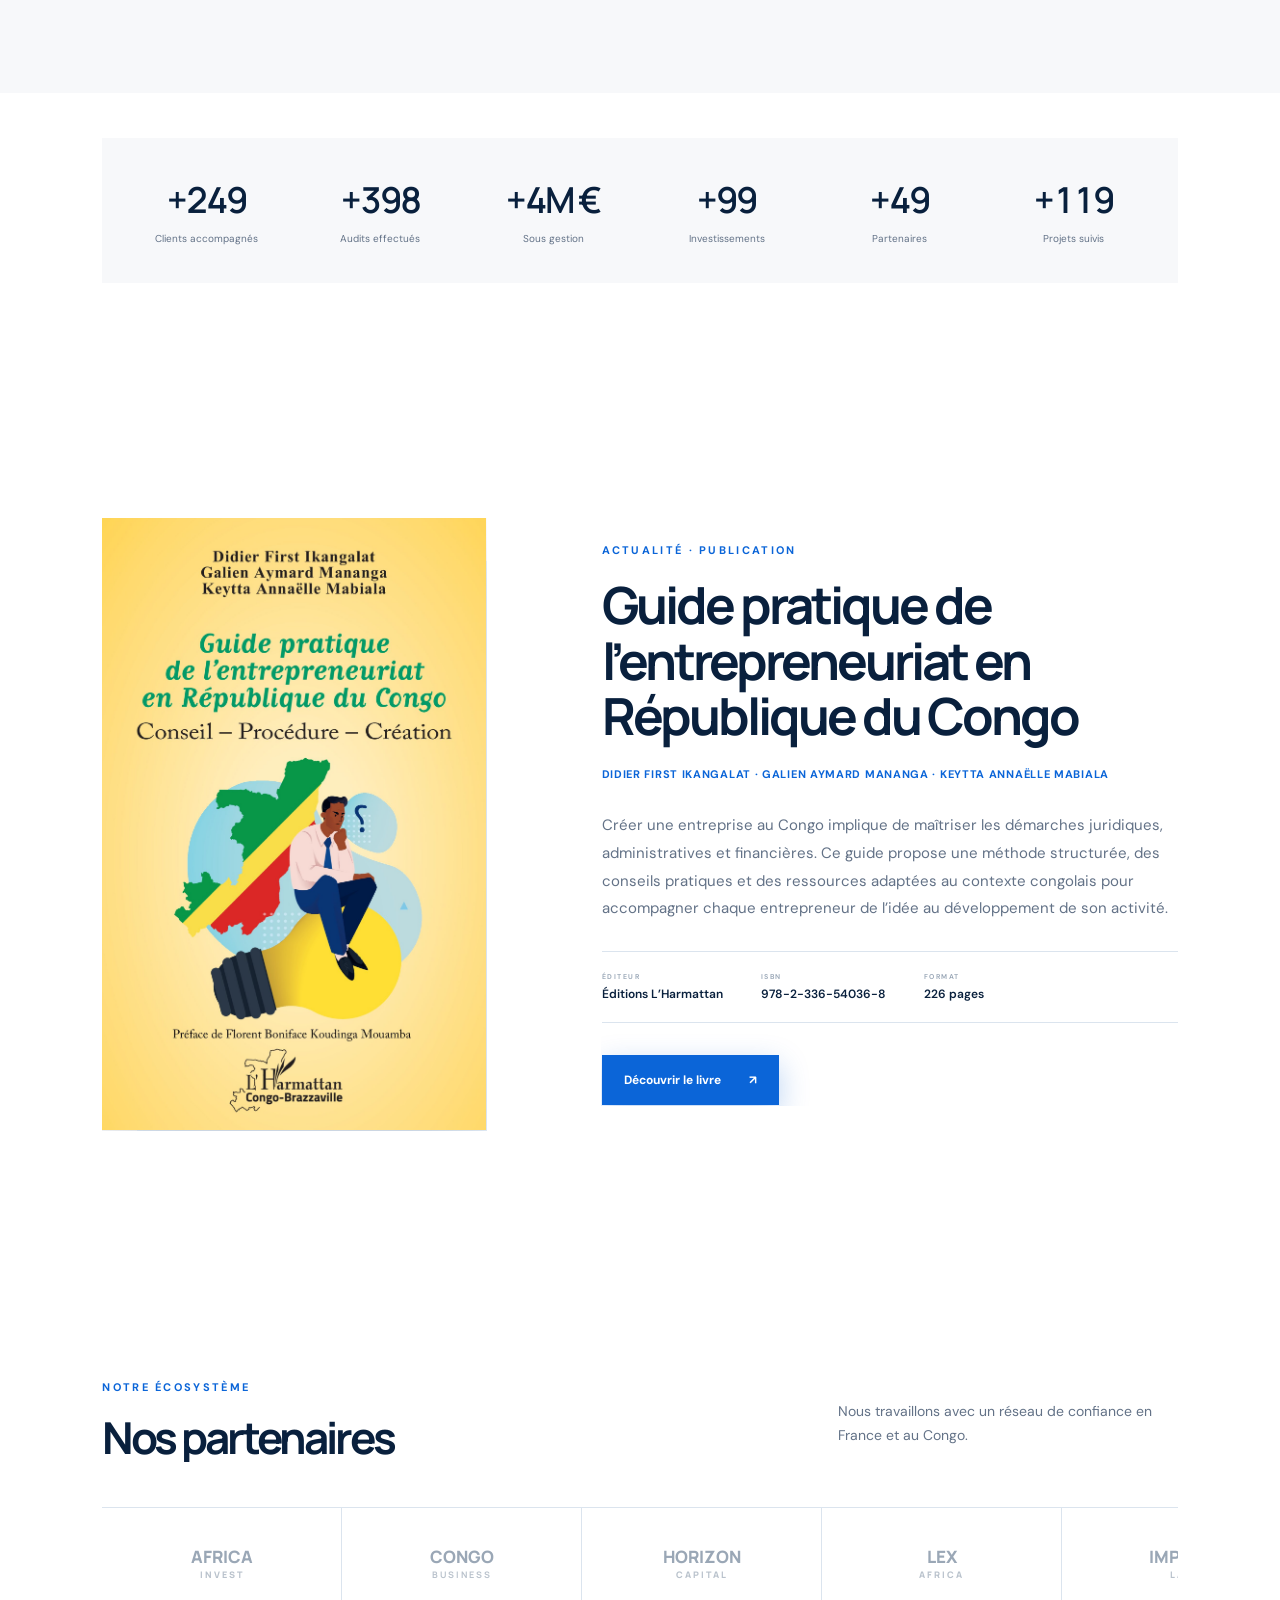
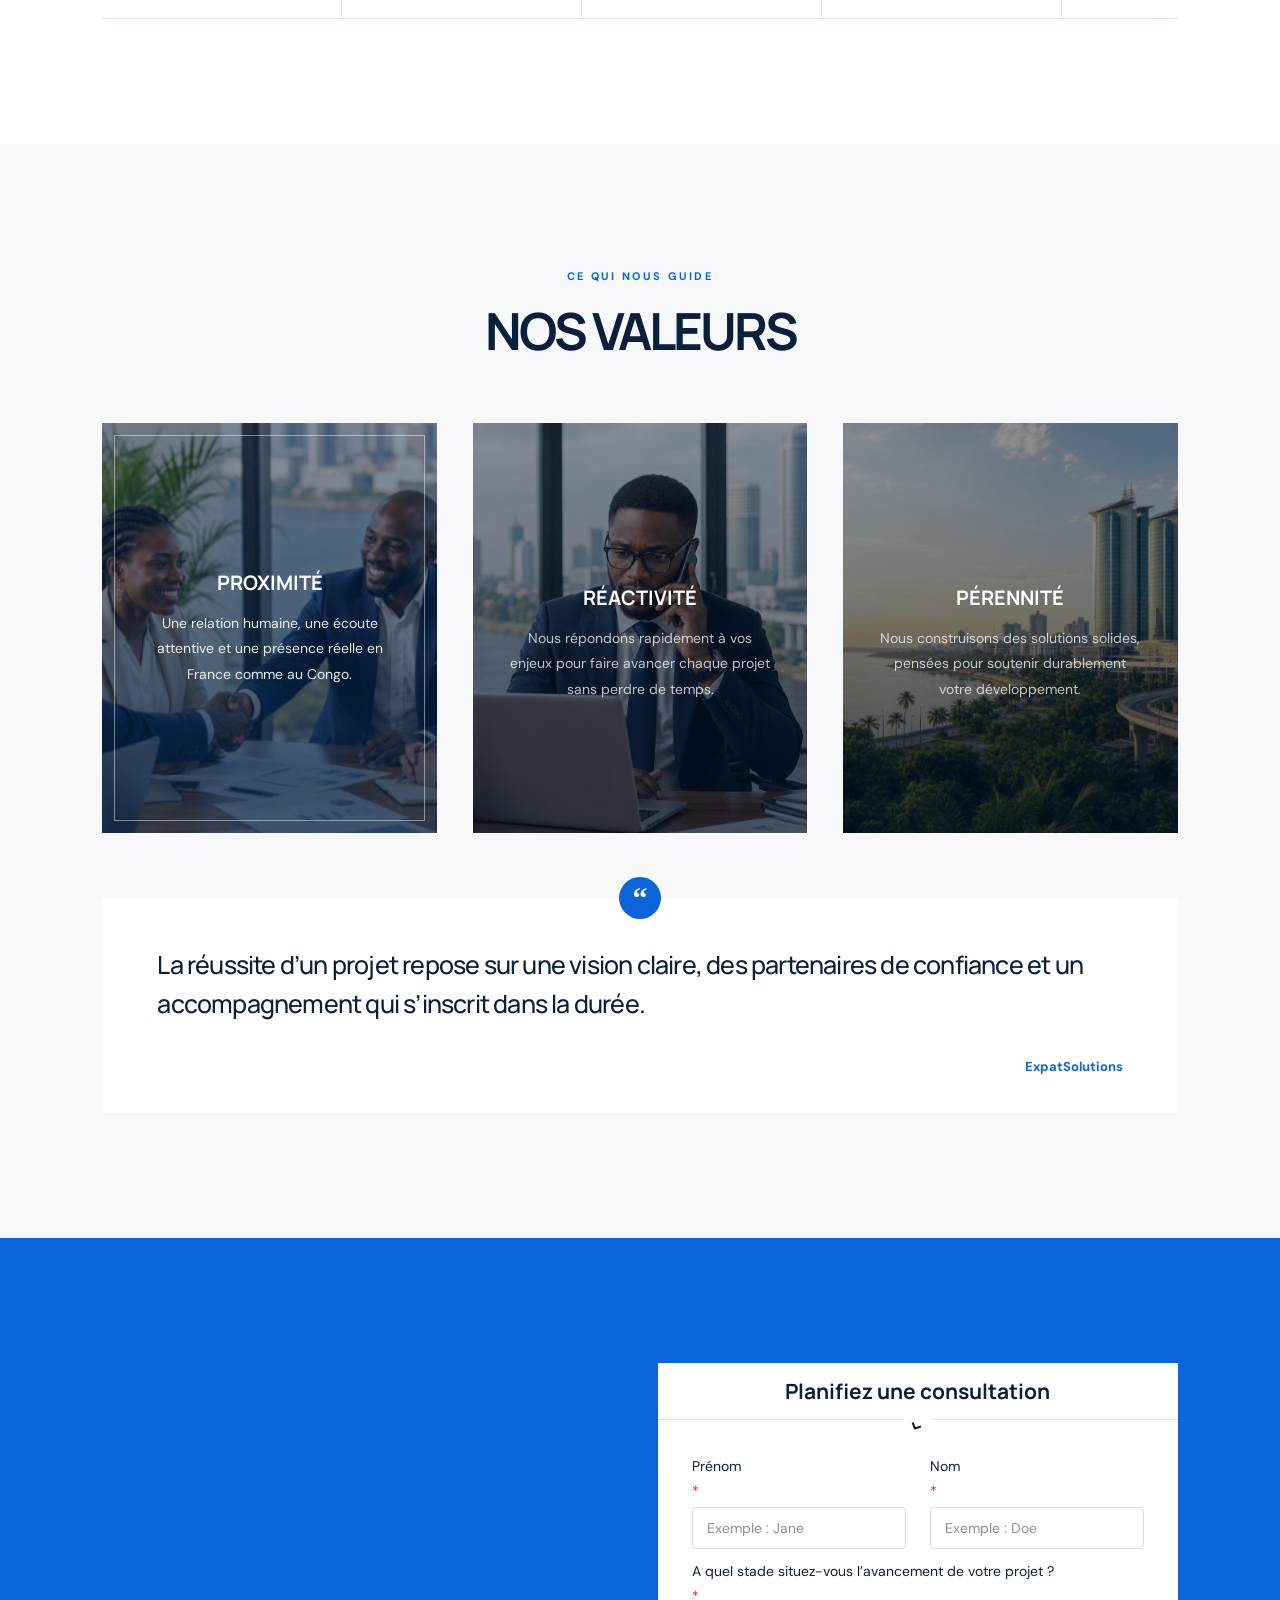
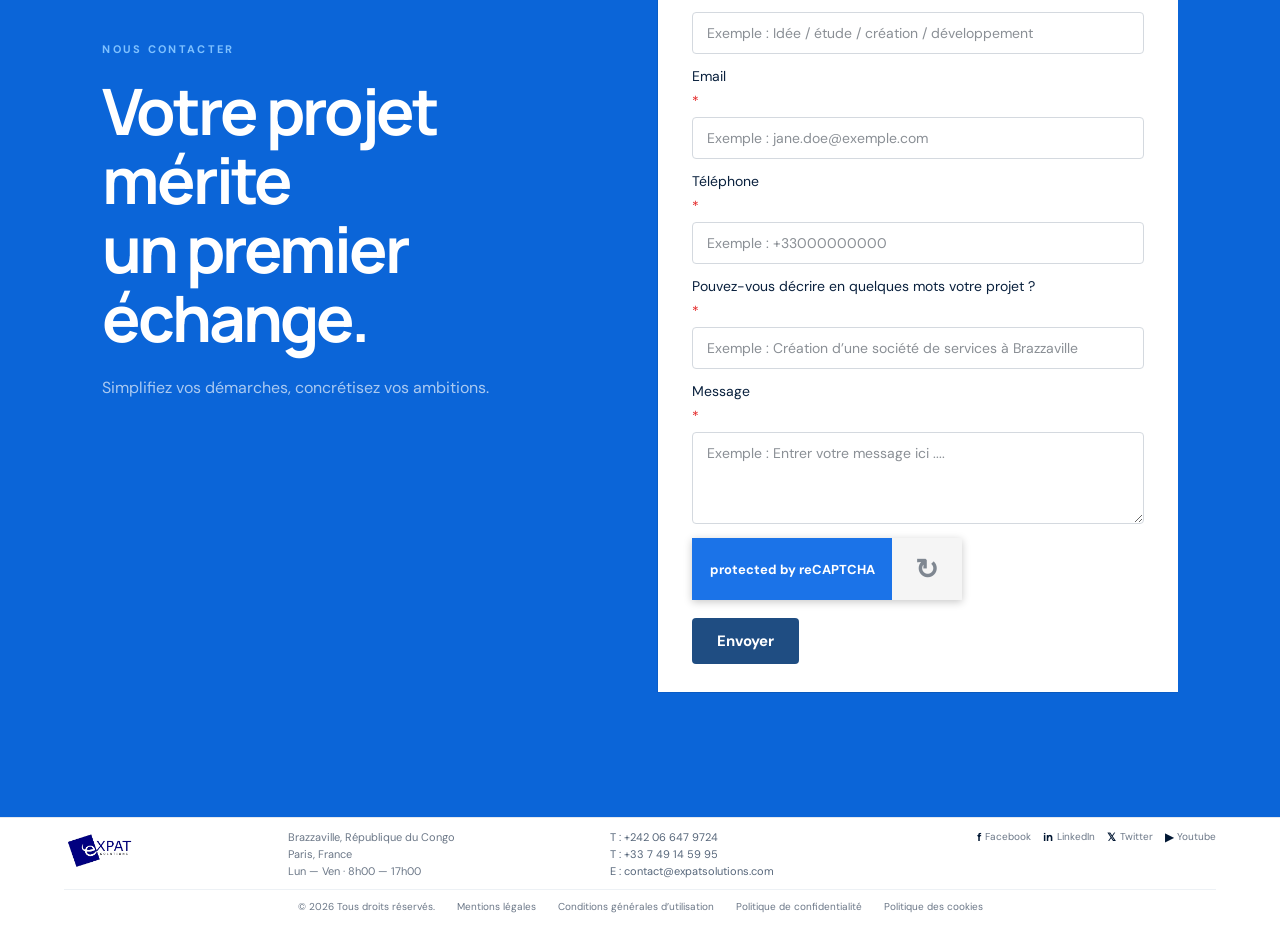
==== commit 8c74e8cb: "Keep contact page separate from home layout" ====
--- a/index.html
+++ b/index.html
@@ -24,7 +24,7 @@
       <a href="#accueil" data-fr="Accueil" data-en="Home">Accueil</a>
       <a href="#expertises" data-fr="Expertises" data-en="Expertise">Expertises</a>
       <a href="#actualites" data-fr="Actualités" data-en="News">Actualités</a>
-      <a href="contact.html" data-fr="Contact" data-en="Contact">Contact</a>
+      <a href="contact.html" target="_blank" rel="noopener noreferrer" data-fr="Contact" data-en="Contact">Contact</a>
       <button class="lang-switch" aria-label="Changer la langue"><strong>FR</strong><span>/</span> EN</button>
     </nav>
   </header>
@@ -38,7 +38,7 @@
           Nous facilitons votre implantation et transformons vos projets entrepreneuriaux en réussites durables au Congo.
         </p>
         <div class="hero-actions">
-          <a class="button button-primary" href="contact.html" data-fr="Parlons de votre projet" data-en="Let's discuss your project">Parlons de votre projet <span>↗</span></a>
+          <a class="button button-primary" href="#contact" data-fr="Parlons de votre projet" data-en="Let's discuss your project">Parlons de votre projet <span>↗</span></a>
           <a class="text-link" href="#expertises" data-fr="Découvrir nos expertises" data-en="Discover our expertise">Découvrir nos expertises <span>↓</span></a>
         </div>
       </div>
@@ -92,7 +92,7 @@
           <div class="service-icon">§</div>
           <h3 data-fr="Assistance juridique" data-en="Legal assistance">Assistance juridique</h3>
           <p data-fr="Création de structure, conformité et sécurisation de vos opérations." data-en="Company formation, compliance and operational security.">Création de structure, conformité et sécurisation de vos opérations.</p>
-          <a href="contact.html" aria-label="En savoir plus">↗</a>
+          <a href="#contact" aria-label="En savoir plus">↗</a>
         </article>
         <article class="service">
           <span class="service-bg service-bg-audit" aria-hidden="true"></span>
@@ -100,7 +100,7 @@
           <div class="service-icon">◎</div>
           <h3 data-fr="Audit & stratégie" data-en="Audit & strategy">Audit & stratégie</h3>
           <p data-fr="Audit managérial, marketing et financier pour décider avec clarté." data-en="Management, marketing and financial audits for clear decisions.">Audit managérial, marketing et financier pour décider avec clarté.</p>
-          <a href="contact.html" aria-label="En savoir plus">↗</a>
+          <a href="#contact" aria-label="En savoir plus">↗</a>
         </article>
         <article class="service">
           <span class="service-bg service-bg-invest" aria-hidden="true"></span>
@@ -108,7 +108,7 @@
           <div class="service-icon">↗</div>
           <h3 data-fr="Conseil en investissement" data-en="Investment advisory">Conseil en investissement</h3>
           <p data-fr="Identification d’opportunités et accompagnement des investisseurs." data-en="Opportunity sourcing and investor support.">Identification d’opportunités et accompagnement des investisseurs.</p>
-          <a href="contact.html" aria-label="En savoir plus">↗</a>
+          <a href="#contact" aria-label="En savoir plus">↗</a>
         </article>
         <article class="service">
           <span class="service-bg service-bg-market" aria-hidden="true"></span>
@@ -116,7 +116,7 @@
           <div class="service-icon">⌁</div>
           <h3 data-fr="Études de marché" data-en="Market research">Études de marché</h3>
           <p data-fr="Analyses locales fiables pour valider votre positionnement." data-en="Reliable local analysis to validate your positioning.">Analyses locales fiables pour valider votre positionnement.</p>
-          <a href="contact.html" aria-label="En savoir plus">↗</a>
+          <a href="#contact" aria-label="En savoir plus">↗</a>
         </article>
         <article class="service">
           <span class="service-bg service-bg-funding" aria-hidden="true"></span>
@@ -124,7 +124,7 @@
           <div class="service-icon">◇</div>
           <h3 data-fr="Financement & partenariats" data-en="Funding & partnerships">Financement & partenariats</h3>
           <p data-fr="Mise en relation et montages collaboratifs adaptés à vos projets." data-en="Networking and collaborative arrangements tailored to your projects.">Mise en relation et montages collaboratifs adaptés à vos projets.</p>
-          <a href="contact.html" aria-label="En savoir plus">↗</a>
+          <a href="#contact" aria-label="En savoir plus">↗</a>
         </article>
         <article class="service">
           <span class="service-bg service-bg-project" aria-hidden="true"></span>
@@ -132,7 +132,7 @@
           <div class="service-icon">✓</div>
           <h3 data-fr="Projets sur mesure" data-en="Tailored projects">Projets sur mesure</h3>
           <p data-fr="Conception, mise en œuvre, gestion et suivi personnalisé." data-en="Design, implementation, management and personalized monitoring.">Conception, mise en œuvre, gestion et suivi personnalisé.</p>
-          <a href="contact.html" aria-label="En savoir plus">↗</a>
+          <a href="#contact" aria-label="En savoir plus">↗</a>
         </article>
       </div>
     </section>
--- a/styles.css
+++ b/styles.css
@@ -176,10 +176,10 @@
 .values-quote cite { display: block; margin-top: 35px; color: var(--blue); font-size: 13px; font-style: normal; font-weight: 700; text-align: right; }
 
 .contact { background: var(--blue); color: white; display: grid; grid-template-columns: .85fr 1.15fr; gap: 6vw; align-items: center; }
-.contact h1, .contact h2 { font-size: clamp(40px, 5vw, 70px); line-height: 1.08; }
+.contact h2 { font-size: clamp(40px, 5vw, 70px); }
 .contact > div:first-child > p:last-child { color: rgba(255,255,255,.65); margin-top: 25px; }
 .consultation-form { width: min(520px, 100%); justify-self: end; padding: 0 34px 28px; color: var(--ink); background: white; box-shadow: 0 25px 70px rgba(4,22,46,.2); }
-.consultation-form h2, .consultation-form h3 { margin: 0 -34px 22px; padding: 14px 34px; text-align: center; font-size: 21px; line-height: 1.25; letter-spacing: 0; border-bottom: 1px solid var(--line); }
+.consultation-form h3 { margin: 0 -34px 22px; padding: 14px 34px; text-align: center; font-size: 21px; border-bottom: 1px solid var(--line); }
 .form-mark { width: 28px; height: 28px; display: grid; place-content: center; margin: -35px auto 22px; color: var(--ink); background: white; border-radius: 50%; font-size: 25px; transform: rotate(25deg); }
 .form-grid { display: grid; grid-template-columns: 1fr 1fr; gap: 24px; }
 .consultation-form label { display: flex; flex-direction: column; gap: 7px; margin-bottom: 13px; color: var(--ink); font-size: 14px; }
@@ -193,12 +193,6 @@
 .consultation-form button { border: 0; border-radius: 4px; padding: 13px 25px; color: white; background: #1f4d82; font: 700 15px "DM Sans"; cursor: pointer; transition: .25s; }
 .consultation-form button:hover { transform: translateY(-2px); background: var(--navy); }
 .contact-arrow { display: none; }
-.contact-page .site-header { background: rgba(255,255,255,.92); backdrop-filter: blur(16px); }
-.contact-standalone { min-height: calc(100vh - 96px); padding-top: 150px; }
-.contact-standalone > div:first-child { max-width: 620px; }
-.contact-standalone > div:first-child > p:not(.eyebrow) { max-width: 500px; color: rgba(255,255,255,.72); font-size: 17px; line-height: 1.7; }
-.contact-details { margin-top: 35px; display: flex; flex-direction: column; gap: 11px; color: rgba(255,255,255,.85); font-weight: 700; }
-.contact-details a { width: fit-content; border-bottom: 1px solid rgba(255,255,255,.35); padding-bottom: 4px; }
 .site-footer { padding: 12px 5vw 14px; color: var(--ink); background: #fff; border-top: 1px solid #e4e8ee; }
 .footer-main { display: grid; grid-template-columns: .9fr 1.35fr 1.35fr 1.3fr; gap: 28px; align-items: start; }
 .footer-logo-small img { width: 135px; height: 42px; display: block; object-fit: contain; object-position: left center; }
@@ -244,9 +238,8 @@
   .values-quote { margin-top: 45px; padding: 45px 28px 30px; }
   .contact { grid-template-columns: 1fr; }
   .consultation-form { justify-self: stretch; width: 100%; padding: 0 24px 28px; }
-  .consultation-form h2, .consultation-form h3 { margin: 0 -24px 24px; padding: 17px 24px; }
+  .consultation-form h3 { margin: 0 -24px 24px; padding: 17px 24px; }
   .form-grid { grid-template-columns: 1fr; gap: 0; }
-  .contact-standalone { min-height: auto; padding-top: 110px; }
   .footer-main { grid-template-columns: 1fr; gap: 12px; text-align: center; }
   .footer-logo-small img { margin: 0 auto; object-position: center; }
   .footer-mini-social { max-width: 360px; margin: 0 auto; width: 100%; }
